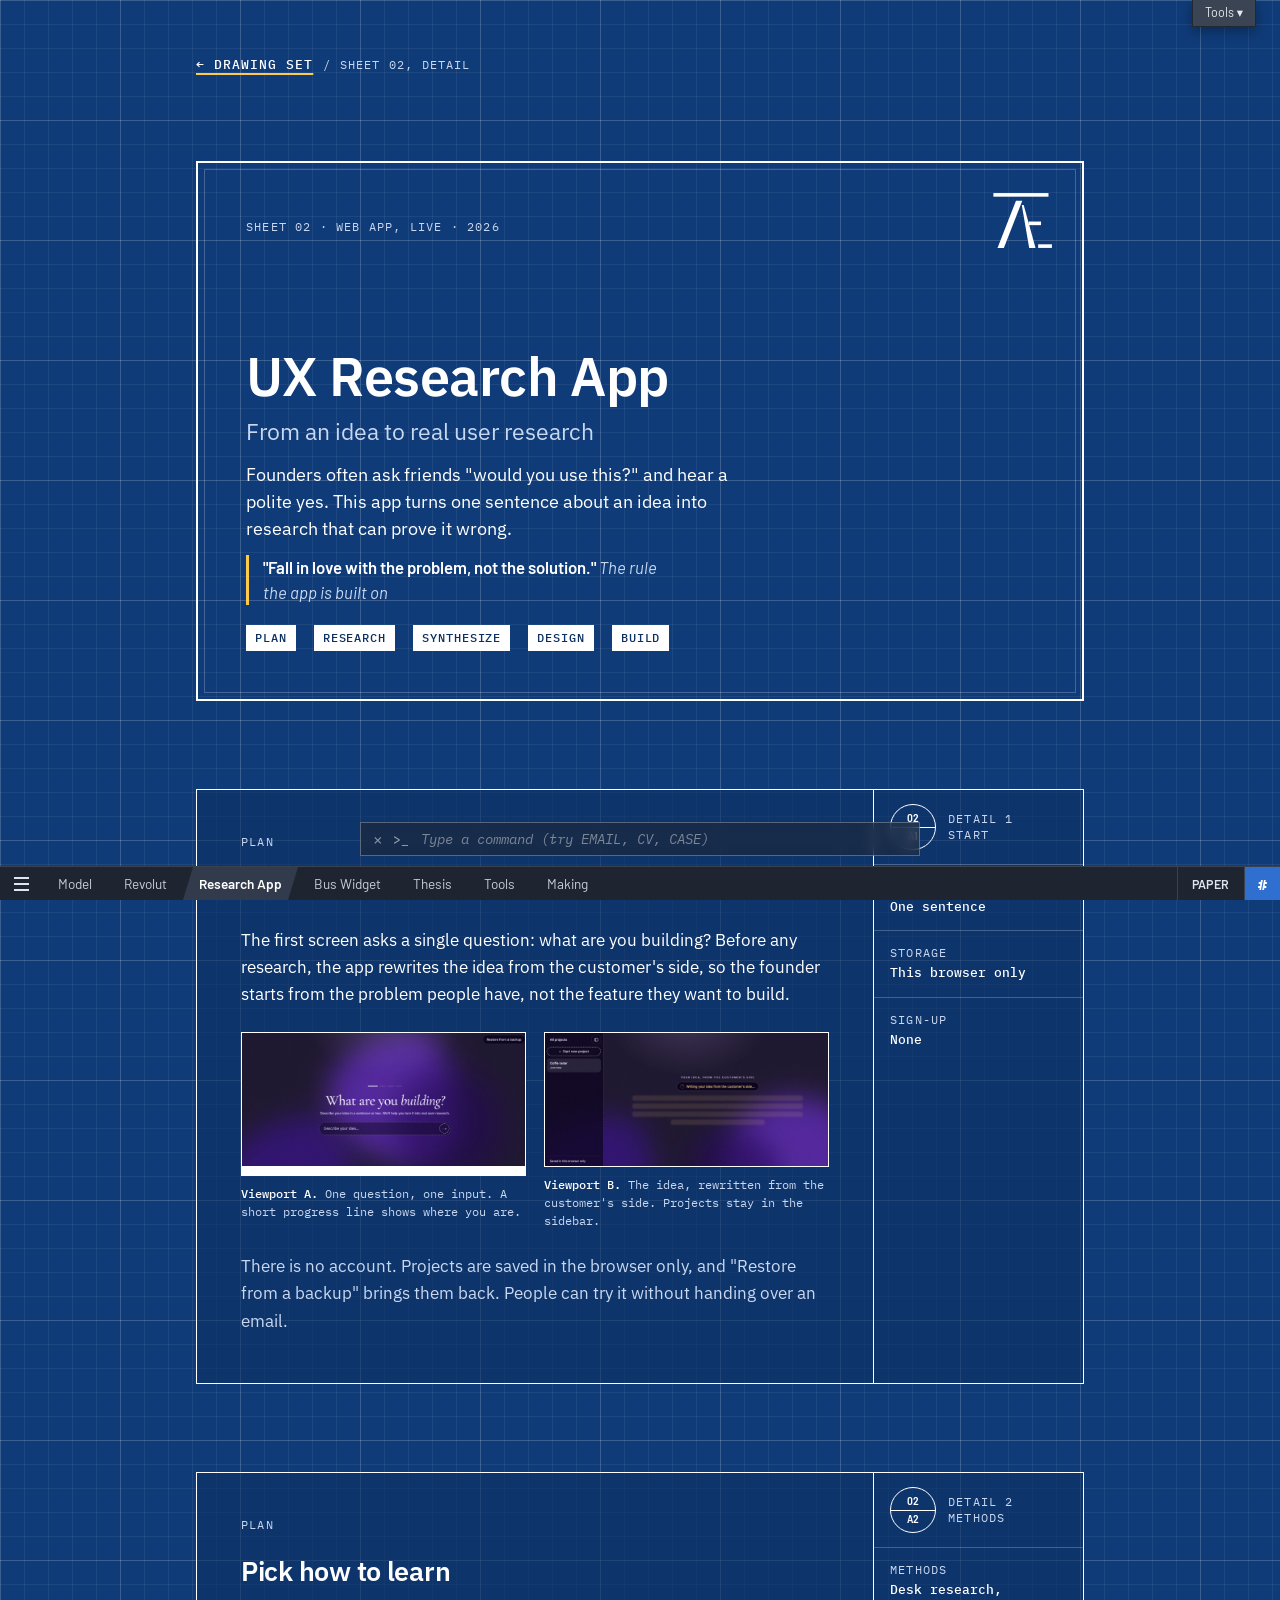
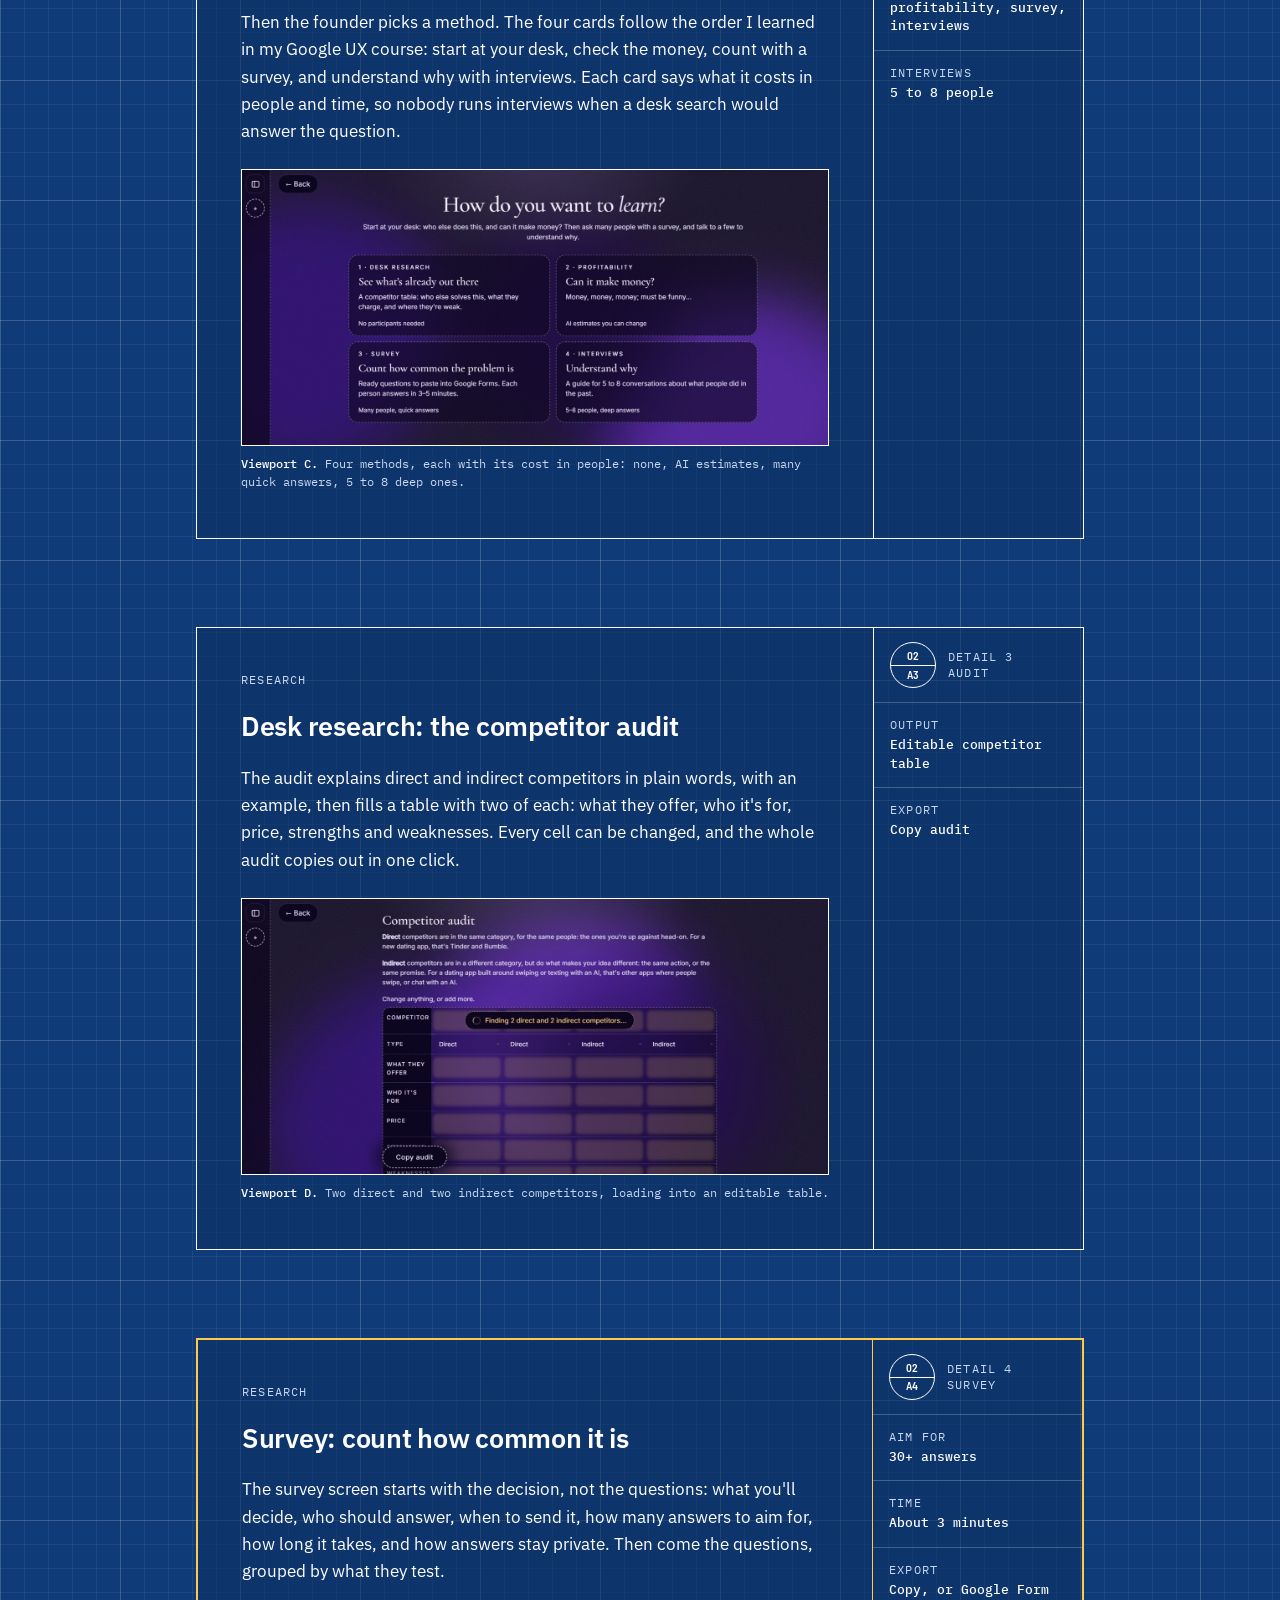
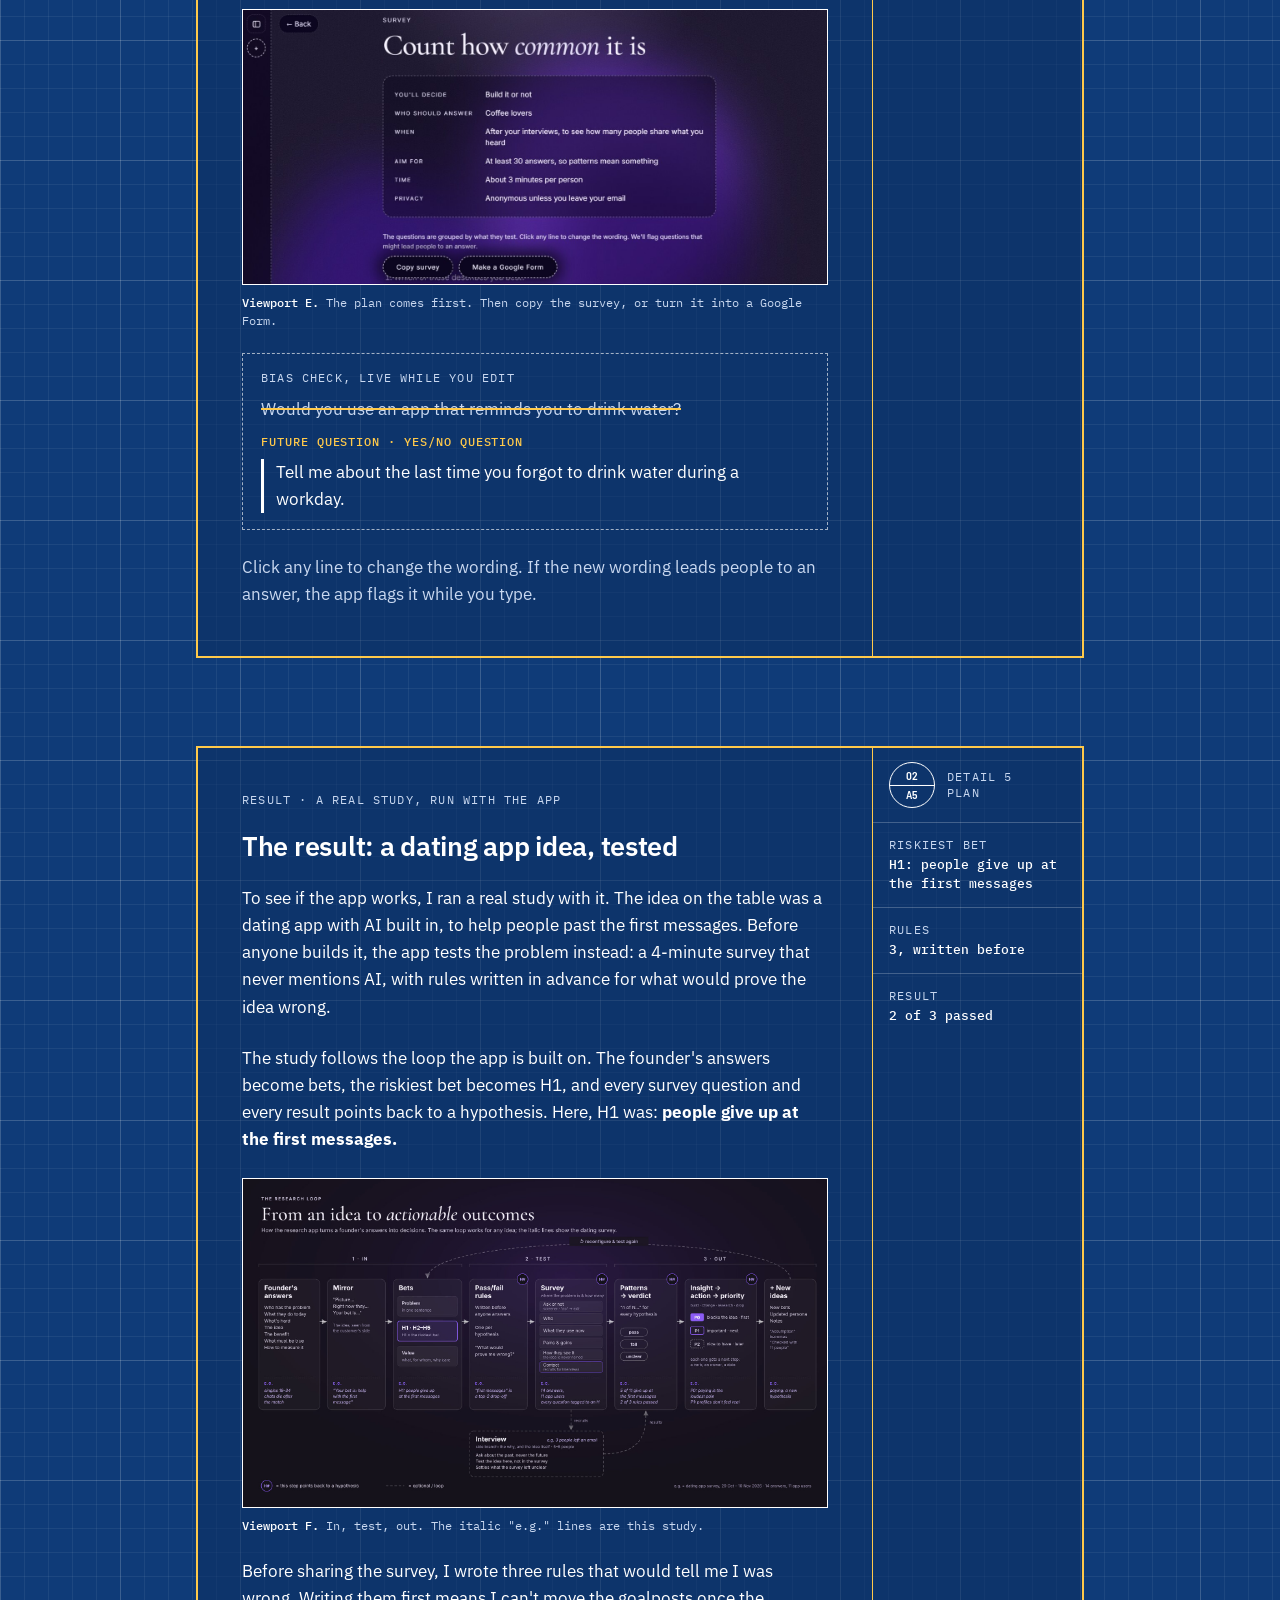
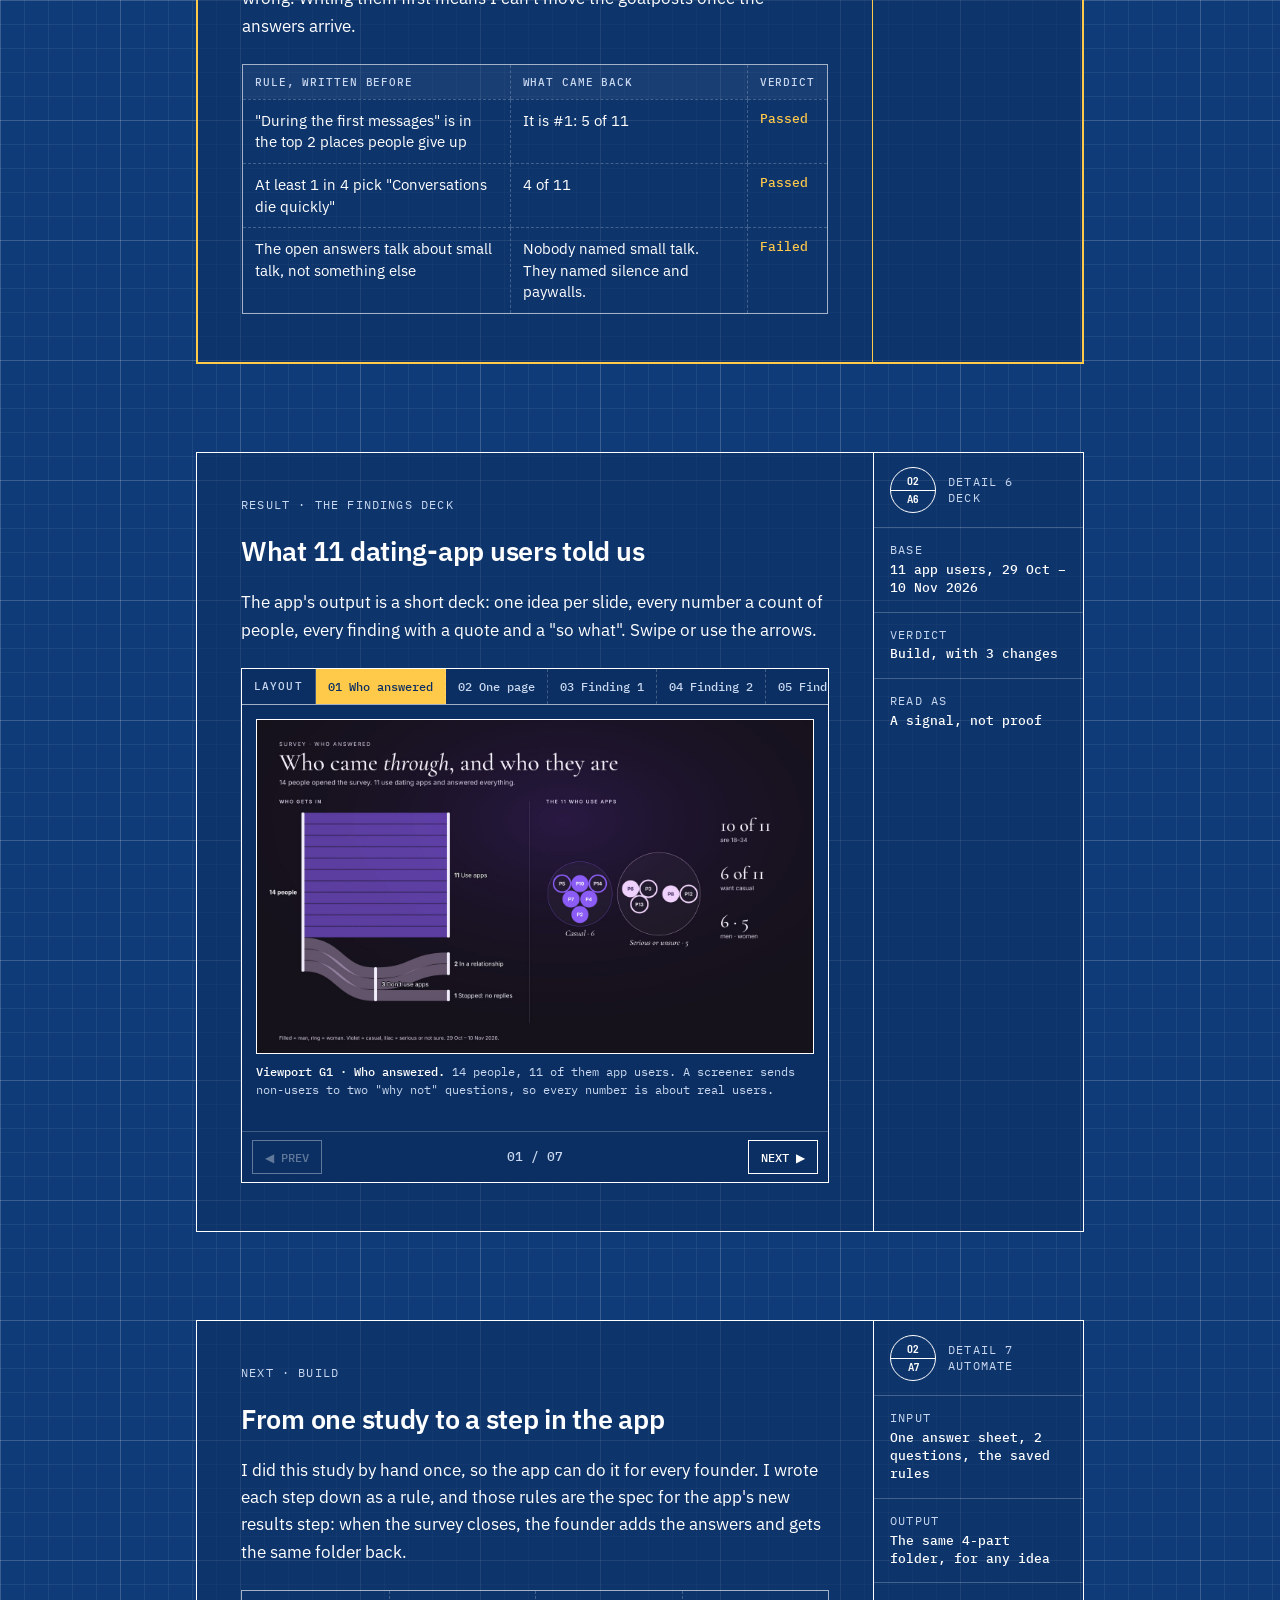
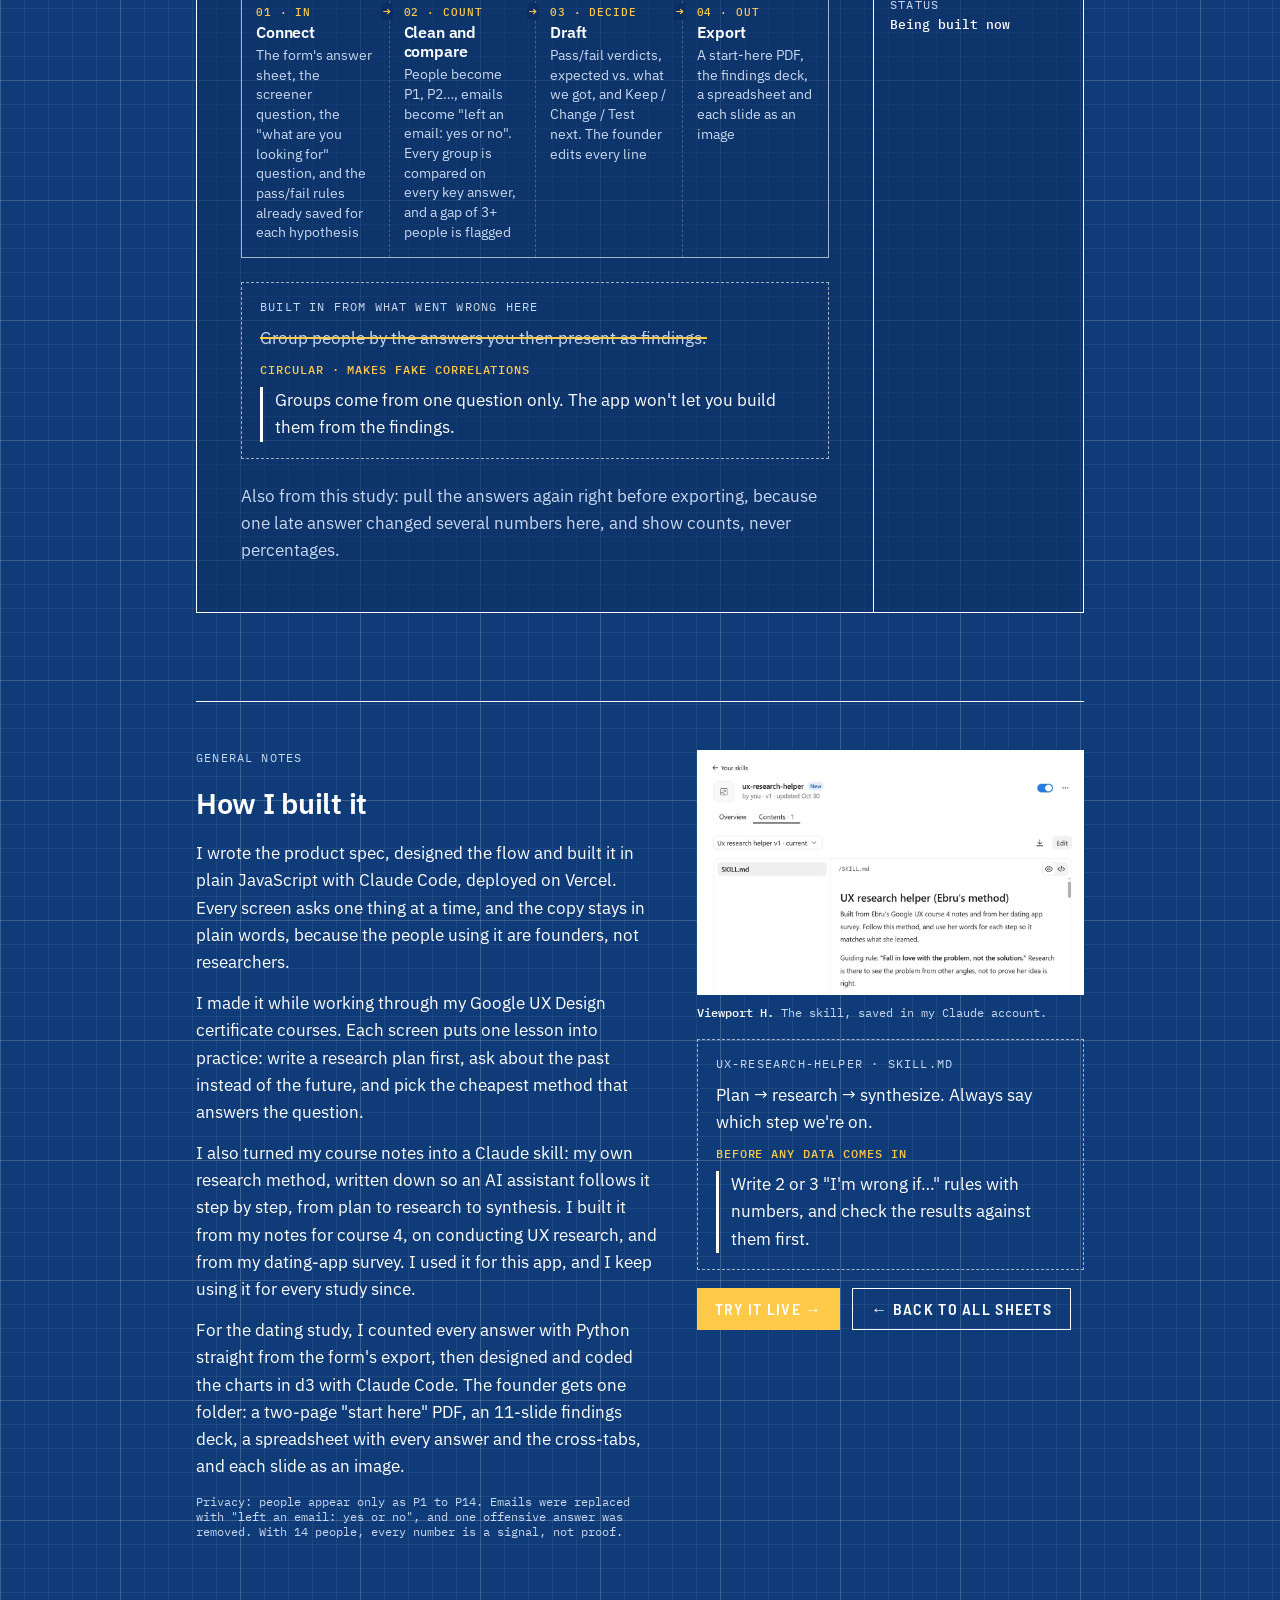
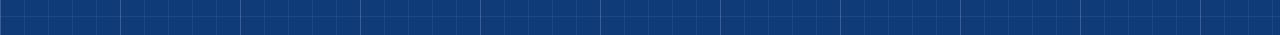
==== app.html @ 07dd2baf "Fold the findings slides into one deck carousel on the app page The five result sheets become one sh" ====
<!doctype html>
<html lang="en">
<head>
<meta charset="utf-8">
<meta name="viewport" content="width=device-width, initial-scale=1, viewport-fit=cover">
<meta name="description" content="UX Research App by Ebru Timinci: a web app that turns a founder's idea into unbiased research, designed and coded, with a real dating app study as its result.">
<link rel="icon" href="favicon.ico?v=22" sizes="48x48">
<link rel="icon" href="favicon.svg?v=22" type="image/svg+xml">
<link rel="icon" href="favicon-32.png?v=22" sizes="32x32" type="image/png">
<link rel="apple-touch-icon" href="apple-touch-icon.png">
<title>UX Research App</title>
<meta property="og:type" content="website">
<meta property="og:site_name" content="Ebru Timinci">
<meta property="og:title" content="UX Research App">
<meta property="og:description" content="UX Research App by Ebru Timinci: a web app that turns a founder's idea into unbiased research, designed and coded, with a real dating app study as its result.">
<meta property="og:url" content="https://ebrutiminci.com/app.html">
<meta property="og:image" content="https://ebrutiminci.com/img/og-app.jpg">
<meta property="og:image:width" content="1200">
<meta property="og:image:height" content="630">
<meta name="twitter:card" content="summary_large_image">
<link rel="canonical" href="https://ebrutiminci.com/app.html">
<meta name="space" content="app">
<link rel="preconnect" href="https://fonts.googleapis.com">
<link rel="stylesheet" href="https://fonts.googleapis.com/css2?family=Barlow+Semi+Condensed:wght@500;600;700&family=Barlow:ital,wght@0,400;0,500;0,600;1,400&family=IBM+Plex+Mono:wght@400;500&family=IBM+Plex+Sans:ital,wght@0,400;0,500;0,600;1,400&display=swap">
<link rel="stylesheet" href="blueprint.css?v=25">
<style>html,body{margin:0}*{box-sizing:border-box}img{max-width:100%}</style>
  <!-- Vercel Web Analytics: counts visits, no cookies -->
  <script>window.va = window.va || function () { (window.vaq = window.vaq || []).push(arguments); };</script>
  <script defer src="/_vercel/insights/script.js"></script>
</head>
<body>
<main class="wrap">
  <nav class="crumb" aria-label="Back"><a href="index.html">← Drawing set</a><span class="ann">/ Sheet 02, detail</span></nav>

  <header class="cover hero">
    <img class="northarrow mark" src="img/mark-white.svg?v=22" alt="ET monogram" width="360" height="340">
    <p class="ann">Sheet 02 · Web app, live · 2026</p>
    <div class="cover-main">
      <h1>UX Research App<small>From an idea to real user research</small></h1>
      <p class="lede">Founders often ask friends "would you use this?" and hear a polite yes. This app turns one sentence about an idea into research that can prove it wrong.</p>
      <p class="motto"><b>"Fall in love with the problem, not the solution."</b> The rule the app is built on</p>
      <div class="legend"><span class="tag on">Plan</span><span class="tag on">Research</span><span class="tag on">Synthesize</span><span class="tag on">Design</span><span class="tag on">Build</span></div>
    </div>
  </header>

  <article class="sheet" aria-labelledby="a1">
    <div class="sheet-body">
      <p class="ann">Plan</p>
      <h2 id="a1">Start with one sentence</h2>
      <p>The first screen asks a single question: what are you building? Before any research, the app rewrites the idea from the customer's side, so the founder starts from the problem people have, not the feature they want to build.</p>
      <div class="plates">
      <figure>
        <div class="vp"><img src="img/app-start.jpg" alt="The start screen: the title What are you building? above a single input that says Describe your idea" width="1400" height="657" loading="lazy"></div>
        <figcaption><b>Viewport A.</b> One question, one input. A short progress line shows where you are.</figcaption>
      </figure>
      <figure>
        <div class="vp"><img src="img/app-projects.jpg" alt="The app writing the idea from the customer's side, with a sidebar listing saved projects" width="1400" height="657" loading="lazy"></div>
        <figcaption><b>Viewport B.</b> The idea, rewritten from the customer's side. Projects stay in the sidebar.</figcaption>
      </figure>
      </div>
      <p class="sub">There is no account. Projects are saved in the browser only, and "Restore from a backup" brings them back. People can try it without handing over an email.</p>
    </div>
    <aside class="titleblock" aria-label="Sheet details">
      <div class="no"><span class="bubble"><span class="t">02</span><span class="b">A1</span></span><span class="ann">Detail 1<br>Start</span></div>
      <div><span class="ann">Input</span><b>One sentence</b></div>
      <div><span class="ann">Storage</span><b>This browser only</b></div>
      <div><span class="ann">Sign-up</span><b>None</b></div>
    </aside>
  </article>

  <article class="sheet" aria-labelledby="a2">
    <div class="sheet-body">
      <p class="ann">Plan</p>
      <h2 id="a2">Pick how to learn</h2>
      <p>Then the founder picks a method. The four cards follow the order I learned in my Google UX course: start at your desk, check the money, count with a survey, and understand why with interviews. Each card says what it costs in people and time, so nobody runs interviews when a desk search would answer the question.</p>
      <figure>
        <div class="vp"><img src="img/app-methods.jpg" alt="Four method cards: desk research, profitability, survey and interviews, each with a one-line goal and how many people it needs" width="1400" height="657" loading="lazy"></div>
        <figcaption><b>Viewport C.</b> Four methods, each with its cost in people: none, AI estimates, many quick answers, 5 to 8 deep ones.</figcaption>
      </figure>
    </div>
    <aside class="titleblock" aria-label="Sheet details">
      <div class="no"><span class="bubble"><span class="t">02</span><span class="b">A2</span></span><span class="ann">Detail 2<br>Methods</span></div>
      <div><span class="ann">Methods</span><b>Desk research, profitability, survey, interviews</b></div>
      <div><span class="ann">Interviews</span><b>5 to 8 people</b></div>
    </aside>
  </article>

  <article class="sheet" aria-labelledby="a3">
    <div class="sheet-body">
      <p class="ann">Research</p>
      <h2 id="a3">Desk research: the competitor audit</h2>
      <p>The audit explains direct and indirect competitors in plain words, with an example, then fills a table with two of each: what they offer, who it's for, price, strengths and weaknesses. Every cell can be changed, and the whole audit copies out in one click.</p>
      <figure>
        <div class="vp"><img src="img/app-audit.jpg" alt="The competitor audit screen: a short explanation of direct and indirect competitors above a table that is loading two of each" width="1400" height="657" loading="lazy"></div>
        <figcaption><b>Viewport D.</b> Two direct and two indirect competitors, loading into an editable table.</figcaption>
      </figure>
    </div>
    <aside class="titleblock" aria-label="Sheet details">
      <div class="no"><span class="bubble"><span class="t">02</span><span class="b">A3</span></span><span class="ann">Detail 3<br>Audit</span></div>
      <div><span class="ann">Output</span><b>Editable competitor table</b></div>
      <div><span class="ann">Export</span><b>Copy audit</b></div>
    </aside>
  </article>

  <article class="sheet featured" aria-labelledby="a4">
    <div class="sheet-body">
      <p class="ann">Research</p>
      <h2 id="a4">Survey: count how common it is</h2>
      <p>The survey screen starts with the decision, not the questions: what you'll decide, who should answer, when to send it, how many answers to aim for, how long it takes, and how answers stay private. Then come the questions, grouped by what they test.</p>
      <figure>
        <div class="vp"><img src="img/app-survey.jpg" alt="The survey plan: you'll decide build it or not, who should answer, when, aim for at least 30 answers, about 3 minutes per person, anonymous unless you leave your email" width="1400" height="657" loading="lazy"></div>
        <figcaption><b>Viewport E.</b> The plan comes first. Then copy the survey, or turn it into a Google Form.</figcaption>
      </figure>
      <div class="check" aria-label="Example of the live bias check">
        <p class="ann">Bias check, live while you edit</p>
        <p class="q"><s>Would you use an app that reminds you to drink water?</s></p>
        <p class="flag">Future question · yes/no question</p>
        <p class="q fix">Tell me about the last time you forgot to drink water during a workday.</p>
      </div>
      <p class="sub">Click any line to change the wording. If the new wording leads people to an answer, the app flags it while you type.</p>
    </div>
    <aside class="titleblock" aria-label="Sheet details">
      <div class="no"><span class="bubble"><span class="t">02</span><span class="b">A4</span></span><span class="ann">Detail 4<br>Survey</span></div>
      <div><span class="ann">Aim for</span><b>30+ answers</b></div>
      <div><span class="ann">Time</span><b>About 3 minutes</b></div>
      <div><span class="ann">Export</span><b>Copy, or Google Form</b></div>
    </aside>
  </article>

  <article class="sheet featured" id="result" aria-labelledby="r1">
    <div class="sheet-body">
      <p class="ann">Result · a real study, run with the app</p>
      <h2 id="r1">The result: a dating app idea, tested</h2>
      <p>To see if the app works, I ran a real study with it. The idea on the table was a dating app with AI built in, to help people past the first messages. Before anyone builds it, the app tests the problem instead: a 4-minute survey that never mentions AI, with rules written in advance for what would prove the idea wrong.</p>
      <p>The study follows the loop the app is built on. The founder's answers become bets, the riskiest bet becomes H1, and every survey question and every result points back to a hypothesis. Here, H1 was: <b>people give up at the first messages.</b></p>
      <figure>
        <div class="vp"><img src="img/dating-loop.jpg" alt="The research loop in three parts. In: founder's answers, a mirror of the idea from the customer's side, and the bets. Test: pass/fail rules and the survey. Out: patterns and a verdict, insight to action with P0 to P2 priority, and new ideas. Italic lines show the dating survey as the example." width="1800" height="1013" loading="lazy"></div>
        <figcaption><b>Viewport F.</b> In, test, out. The italic "e.g." lines are this study.</figcaption>
      </figure>
      <p>Before sharing the survey, I wrote three rules that would tell me I was wrong. Writing them first means I can't move the goalposts once the answers arrive.</p>
      <div class="sched-wrap"><table class="sched">
        <thead><tr><th scope="col">Rule, written before</th><th scope="col">What came back</th><th scope="col">Verdict</th></tr></thead>
        <tbody>
          <tr><td>"During the first messages" is in the top 2 places people give up</td><td>It is #1: 5 of 11</td><td class="k">Passed</td></tr>
          <tr><td>At least 1 in 4 pick "Conversations die quickly"</td><td>4 of 11</td><td class="k">Passed</td></tr>
          <tr><td>The open answers talk about small talk, not something else</td><td>Nobody named small talk. They named silence and paywalls.</td><td class="k">Failed</td></tr>
        </tbody>
      </table></div>
    </div>
    <aside class="titleblock" aria-label="Sheet details">
      <div class="no"><span class="bubble"><span class="t">02</span><span class="b">A5</span></span><span class="ann">Detail 5<br>Plan</span></div>
      <div><span class="ann">Riskiest bet</span><b>H1: people give up at the first messages</b></div>
      <div><span class="ann">Rules</span><b>3, written before</b></div>
      <div><span class="ann">Result</span><b>2 of 3 passed</b></div>
    </aside>
  </article>

  <article class="sheet" aria-labelledby="r2">
    <div class="sheet-body">
      <p class="ann">Result · the findings deck</p>
      <h2 id="r2">What 11 dating-app users told us</h2>
      <p>The app's output is a short deck: one idea per slide, every number a count of people, every finding with a quote and a "so what". Swipe or use the arrows.</p>
      <div class="deck" data-deck>
        <div class="dk-bar">
          <span class="dk-label">LAYOUT</span>
          <div class="dk-tabs" role="group" aria-label="Slides"><button type="button" class="dk-tab on" data-i="0" aria-label="Slide 1: Who answered" aria-current="true">01<span class="dk-tl">&nbsp;Who answered</span></button><button type="button" class="dk-tab" data-i="1" aria-label="Slide 2: One page">02<span class="dk-tl">&nbsp;One page</span></button><button type="button" class="dk-tab" data-i="2" aria-label="Slide 3: Finding 1">03<span class="dk-tl">&nbsp;Finding 1</span></button><button type="button" class="dk-tab" data-i="3" aria-label="Slide 4: Finding 2">04<span class="dk-tl">&nbsp;Finding 2</span></button><button type="button" class="dk-tab" data-i="4" aria-label="Slide 5: Finding 3">05<span class="dk-tl">&nbsp;Finding 3</span></button><button type="button" class="dk-tab" data-i="5" aria-label="Slide 6: Expected">06<span class="dk-tl">&nbsp;Expected</span></button><button type="button" class="dk-tab" data-i="6" aria-label="Slide 7: Decision">07<span class="dk-tl">&nbsp;Decision</span></button></div>
        </div>
        <div class="dk-track" tabindex="0" aria-label="Findings deck, 7 slides">
          <figure class="dk-slide" id="dk1" aria-label="Slide 1 of 7">
            <div class="vp"><img src="img/dating-who.jpg" alt="Who answered: 14 people opened the survey, 11 use dating apps. The 11 split into 6 casual and 5 serious or not sure, 6 men and 5 women." width="1500" height="900" loading="lazy"></div>
            <figcaption><b>Viewport G1 · Who answered.</b> 14 people, 11 of them app users. A screener sends non-users to two "why not" questions, so every number is about real users.</figcaption>
          </figure>
          <figure class="dk-slide" id="dk2" aria-label="Slide 2 of 7">
            <div class="vp"><img src="img/dating-onepage.jpg" alt="The whole survey on one page: a radial chart with one spoke per person, a network of shared frustrations, and a flow from what people want to where they give up." width="1800" height="1174" loading="lazy"></div>
            <figcaption><b>Viewport G2 · Everything on one page.</b> Each spoke is a person, each ring an answer. With 11 people, charts count people, never percentages.</figcaption>
          </figure>
          <figure class="dk-slide" id="dk3" aria-label="Slide 3 of 7">
            <div class="vp"><img src="img/dating-f1.jpg" alt="Finding 1: 5 of 11 give up during the first messages, shown as one dot per person, with a quote from P6 asking for a conversation starter." width="1500" height="900" loading="lazy"></div>
            <figcaption><b>Viewport G3 · Finding 1.</b> 5 of 11 give up at the first messages: the #1 drop-off, and exactly where the AI would come in.</figcaption>
          </figure>
          <figure class="dk-slide" id="dk4" aria-label="Slide 4 of 7">
            <div class="vp"><img src="img/dating-f2.jpg" alt="Finding 2: 5 of 6 casual users picked having to pay to see more, against 1 of 5 others." width="1500" height="900" loading="lazy"></div>
            <figcaption><b>Viewport G4 · Finding 2.</b> 5 of 6 casual users hit the paywall. A paid AI add-on would land on the people already angry about paying.</figcaption>
          </figure>
          <figure class="dk-slide" id="dk5" aria-label="Slide 5 of 7">
            <div class="vp"><img src="img/dating-f3.jpg" alt="Finding 3: 5 of 6 men wait for replies that never come, and 0 of 5 women picked it." width="1500" height="900" loading="lazy"></div>
            <figcaption><b>Viewport G5 · Finding 3.</b> Silence is a men's problem: 5 of 6 men, 0 of 5 women. A better opener helps the sender, but the reply depends on the receiver.</figcaption>
          </figure>
          <figure class="dk-slide" id="dk6" aria-label="Slide 6 of 7">
            <div class="vp"><img src="img/dating-didnt.jpg" alt="We bet on it and it didn't hold: nobody named small talk, a better opener doesn't get a reply, and no woman left an email for an interview." width="1500" height="900" loading="lazy"></div>
            <figcaption><b>Viewport G6 · Expected vs. what we got.</b> Right about where people quit, wrong about why: 0 of 11 named small talk.</figcaption>
          </figure>
          <figure class="dk-slide" id="dk7" aria-label="Slide 7 of 7">
            <div class="vp"><img src="img/dating-next.jpg" alt="So what do we do: Keep, Change and Test next columns of cards." width="1500" height="900" loading="lazy"></div>
            <figcaption><b>Viewport G7 · The decision.</b> Build it, but change three things: keep the AI free, sell "get past hello", and help both sides reply. Then test in interviews.</figcaption>
          </figure>
        </div>
        <div class="dk-nav">
          <button type="button" class="dk-btn dk-prev" aria-label="Previous slide">◀ PREV</button>
          <span class="dk-count" aria-live="polite">01 / 07</span>
          <button type="button" class="dk-btn dk-next" aria-label="Next slide">NEXT ▶</button>
        </div>
      </div>
    </div>
    <aside class="titleblock" aria-label="Sheet details">
      <div class="no"><span class="bubble"><span class="t">02</span><span class="b">A6</span></span><span class="ann">Detail 6<br>Deck</span></div>
      <div><span class="ann">Base</span><b>11 app users, 29 Oct – 10 Nov 2026</b></div>
      <div><span class="ann">Verdict</span><b>Build, with 3 changes</b></div>
      <div><span class="ann">Read as</span><b>A signal, not proof</b></div>
    </aside>
  </article>

  <article class="sheet" id="automate" aria-labelledby="r7">
    <div class="sheet-body">
      <p class="ann">Next · Build</p>
      <h2 id="r7">From one study to a step in the app</h2>
      <p>I did this study by hand once, so the app can do it for every founder. I wrote each step down as a rule, and those rules are the spec for the app's new results step: when the survey closes, the founder adds the answers and gets the same folder back.</p>
      <ol class="pipeline" aria-label="How the results step works">
        <li><span class="k">01 · In</span><b>Connect</b><span>The form's answer sheet, the screener question, the "what are you looking for" question, and the pass/fail rules already saved for each hypothesis</span></li>
        <li><span class="k">02 · Count</span><b>Clean and compare</b><span>People become P1, P2…, emails become "left an email: yes or no". Every group is compared on every key answer, and a gap of 3+ people is flagged</span></li>
        <li><span class="k">03 · Decide</span><b>Draft</b><span>Pass/fail verdicts, expected vs. what we got, and Keep / Change / Test next. The founder edits every line</span></li>
        <li><span class="k">04 · Out</span><b>Export</b><span>A start-here PDF, the findings deck, a spreadsheet and each slide as an image</span></li>
      </ol>
      <div class="check" aria-label="A rule the app enforces">
        <p class="ann">Built in from what went wrong here</p>
        <p class="q"><s>Group people by the answers you then present as findings.</s></p>
        <p class="flag">Circular · makes fake correlations</p>
        <p class="q fix">Groups come from one question only. The app won't let you build them from the findings.</p>
      </div>
      <p class="sub">Also from this study: pull the answers again right before exporting, because one late answer changed several numbers here, and show counts, never percentages.</p>
    </div>
    <aside class="titleblock" aria-label="Sheet details">
      <div class="no"><span class="bubble"><span class="t">02</span><span class="b">A7</span></span><span class="ann">Detail 7<br>Automate</span></div>
      <div><span class="ann">Input</span><b>One answer sheet, 2 questions, the saved rules</b></div>
      <div><span class="ann">Output</span><b>The same 4-part folder, for any idea</b></div>
      <div><span class="ann">Status</span><b>Being built now</b></div>
    </aside>
  </article>

  <section class="about" aria-labelledby="learn">
    <div style="display:grid;gap:14px">
      <p class="ann">General notes</p>
      <h2 id="learn">How I built it</h2>
      <p>I wrote the product spec, designed the flow and built it in plain JavaScript with Claude Code, deployed on Vercel. Every screen asks one thing at a time, and the copy stays in plain words, because the people using it are founders, not researchers.</p>
      <p>I made it while working through my Google UX Design certificate courses. Each screen puts one lesson into practice: write a research plan first, ask about the past instead of the future, and pick the cheapest method that answers the question.</p>
      <p>I also turned my course notes into a Claude skill: my own research method, written down so an AI assistant follows it step by step, from plan to research to synthesis. I built it from my notes for course 4, on conducting UX research, and from my dating-app survey. I used it for this app, and I keep using it for every study since.</p>
      <p>For the dating study, I counted every answer with Python straight from the form's export, then designed and coded the charts in d3 with Claude Code. The founder gets one folder: a two-page "start here" PDF, an 11-slide findings deck, a spreadsheet with every answer and the cross-tabs, and each slide as an image.</p>
      <p class="note">Privacy: people appear only as P1 to P14. Emails were replaced with "left an email: yes or no", and one offensive answer was removed. With 14 people, every number is a signal, not proof.</p>
    </div>
    <div style="display:grid;gap:18px;align-content:start">
      <figure>
        <div class="vp"><img src="img/app-skill.jpg" alt="My ux-research-helper skill in Claude: UX research helper, Ebru's method, built from my Google UX course 4 notes and my dating app survey, with the rule Fall in love with the problem, not the solution" width="1204" height="758" loading="lazy"></div>
        <figcaption><b>Viewport H.</b> The skill, saved in my Claude account.</figcaption>
      </figure>
      <div class="check" aria-label="Excerpt from my research skill">
        <p class="ann">ux-research-helper · SKILL.md</p>
        <p class="q">Plan → research → synthesize. Always say which step we're on.</p>
        <p class="flag">Before any data comes in</p>
        <p class="q fix">Write 2 or 3 "I'm wrong if…" rules with numbers, and check the results against them first.</p>
      </div>
      <div style="display:flex;flex-wrap:wrap;gap:12px">
      <a class="cta" href="https://ux-research-app-one.vercel.app" target="_blank" rel="noopener">Try it live →</a>
      <a class="cta ghost" href="index.html">← Back to all sheets</a>
      </div>
    </div>
  </section>
</main>
<footer class="cmd" aria-label="Contact">
  <div class="cmd-in">
    <span class="prev">Command: OPEN Sheet_02_detail</span>
    <div class="now"><span class="prompt">Command:</span>
      <button type="button" class="cmdbtn" data-copy="ebru.timinci@gmail.com">COPY_EMAIL</button>
      <a class="cmdbtn" href="Ebru-Timinci-CV.pdf?v=20261116" target="_blank" rel="noopener">OPEN_CV</a>
      <a class="cmdbtn" href="https://www.linkedin.com/in/ebru-timinci/" target="_blank" rel="noopener">LINKEDIN</a>
      <a class="cmdbtn" href="https://github.com/ebrutiminci" target="_blank" rel="noopener">GITHUB</a>
      <a class="cmdbtn" href="https://x.com/ebrutiminci" target="_blank" rel="noopener">X</a><span class="caret" aria-hidden="true"></span>
    </div>
    <span class="out" aria-live="polite">ebru.timinci@gmail.com · Ljubljana, moving to İzmir, Turkey</span>
  </div>
</footer>
<script src="blueprint.js?v=26"></script>
<script src="tools.js?v=23"></script>
</body>
</html>
---- blueprint.css ----
/* Layout: a blueprint drawing set on a CAD grid. 60-30-10: blueprint blue ground, white linework and text, one amber redline accent for what matters most. Each project is a sheet in a layout viewport with a title block. Single deliberate theme. */
:root {
  --ground: #0f3b78;
  --ground-deep: #0b2f62;
  --line: #ffffff;
  --line-soft: rgba(255,255,255,0.62);
  --line-faint: rgba(255,255,255,0.22);
  --grid-minor: rgba(255,255,255,0.06);
  --grid-major: rgba(255,255,255,0.13);
  --text: #ffffff;
  --text-soft: #c9d8f0;
  --mark: #ffc94a;
  --mark-ink: #0b2f62;
  --display: "Barlow Semi Condensed", "Arial Narrow", "Segoe UI", sans-serif;
  --body: "Barlow", "Segoe UI", system-ui, sans-serif;
  --mono: "IBM Plex Mono", ui-monospace, "Cascadia Mono", Menlo, monospace;
  color-scheme: dark;
}
html { background: var(--ground); }
body {
  background-color: var(--ground);
  background-image:
    linear-gradient(var(--grid-major) 1px, transparent 1px),
    linear-gradient(90deg, var(--grid-major) 1px, transparent 1px),
    linear-gradient(var(--grid-minor) 1px, transparent 1px),
    linear-gradient(90deg, var(--grid-minor) 1px, transparent 1px);
  background-size: 120px 120px, 120px 120px, 24px 24px, 24px 24px;
  color: var(--text);
  font: 400 1.0625rem/1.6 var(--body);
}
.wrap { max-width: 920px; margin: 0 auto; padding-left: max(16px, env(safe-area-inset-left, 0px)); padding-right: max(16px, env(safe-area-inset-right, 0px)); padding-block: 40px 0; display: grid; gap: 48px; }
a { color: var(--text); text-decoration-color: var(--mark); text-decoration-thickness: 2px; text-underline-offset: 4px; }
a:hover { color: var(--mark); }
a:focus-visible { outline: 2px dashed var(--mark); outline-offset: 4px; }
h1, h2, h3 { font-family: var(--display); font-weight: 600; text-wrap: balance; margin: 0; letter-spacing: 0.01em; }
p { margin: 0; max-width: 62ch; }
.ann { font: 400 0.74rem/1.35 var(--mono); text-transform: uppercase; letter-spacing: 0.1em; color: var(--text-soft); }

/* Drawing frame for the cover */
.cover { position: relative; border: 2px solid var(--line); padding: 36px 32px 32px; display: grid; gap: 20px; }
.cover::before { content: ""; position: absolute; inset: 6px; border: 1px solid var(--line-faint); pointer-events: none; }
.cover h1 { font-size: clamp(2.6rem, 7vw, 4.6rem); line-height: 0.98; text-transform: uppercase; letter-spacing: 0.02em; }
.cover h1 small { display: block; font-size: 0.42em; letter-spacing: 0.08em; color: var(--text-soft); font-weight: 500; margin-top: 10px; }
.cover .lede { font-size: 1.22rem; line-height: 1.5; max-width: 44ch; }
.motto { font: 400 italic 1.05rem/1.5 var(--body); border-left: 3px solid var(--mark); padding-left: 14px; color: var(--text-soft); max-width: 46ch; }
.motto b { font-style: normal; color: var(--text); font-weight: 600; }
.links { display: flex; flex-wrap: wrap; gap: 10px 26px; font-weight: 600; font-family: var(--display); font-size: 1.1rem; letter-spacing: 0.04em; text-transform: uppercase; }
.northarrow { position: absolute; top: 28px; right: 28px; width: 54px; height: 70px; }
.cover > .ann:first-of-type { padding-right: 64px; }
.scalebar { display: flex; align-items: flex-end; gap: 10px; }
.scalebar svg { width: 160px; height: 22px; }

/* Process legend */
.legend { display: flex; flex-wrap: wrap; gap: 8px 18px; align-items: center; }
.tag { font: 500 0.72rem/1 var(--mono); letter-spacing: 0.08em; text-transform: uppercase; border: 1px solid var(--line-soft); padding: 6px 8px; color: var(--text); }
.tag.on { background: var(--line); color: var(--ground-deep); border-color: var(--line); }

/* Sheet = layout viewport + title block */
.sheet { border: 1.5px solid var(--line); background: rgba(11,47,98,0.55); display: grid; grid-template-columns: minmax(0, 1fr) 210px; }
.sheet-body { padding: 30px; display: grid; gap: 18px; align-content: start; min-width: 0; }
.sheet h2 { font-size: clamp(1.8rem, 3.8vw, 2.5rem); line-height: 1.05; text-transform: uppercase; letter-spacing: 0.02em; }
.sheet .sub { color: var(--text-soft); }
.titleblock { border-left: 1.5px solid var(--line); display: grid; grid-auto-rows: min-content; font: 400 0.82rem/1.4 var(--mono); }
.titleblock > div { padding: 11px 14px; border-bottom: 1px solid var(--line-faint); display: grid; gap: 3px; }
.titleblock > div:last-child { border-bottom: 0; }
.titleblock b { font-weight: 500; color: var(--text); }
.titleblock .no { display: flex; align-items: center; gap: 12px; }
.bubble { width: 46px; height: 46px; border: 1.5px solid var(--line); border-radius: 50%; display: grid; place-items: center; font: 600 1.15rem/1 var(--display); position: relative; }
.bubble::after { content: ""; position: absolute; left: 0; right: 0; top: 50%; border-top: 1px solid var(--line); }
.bubble span { position: absolute; font-size: 0.72rem; }
.bubble .t { top: 7px; } .bubble .b { bottom: 7px; }
.cta { display: inline-flex; align-items: center; gap: 10px; font: 600 1rem/1 var(--display); letter-spacing: 0.08em; text-transform: uppercase; background: var(--mark); color: var(--mark-ink); padding: 12px 18px; text-decoration: none; justify-self: start; border: 0; }
.cta:hover { color: var(--mark-ink); background: #ffd76e; }
.cta.ghost { background: transparent; color: var(--text); border: 1.5px solid var(--line); }
.cta.ghost:hover { background: var(--line); color: var(--ground-deep); }

/* Featured sheet: the redline */
.featured { border: 2px solid var(--mark); }
.featured .titleblock { border-left-color: var(--mark); }
.dim { display: grid; gap: 6px; }
.dim svg { width: 100%; height: 18px; display: block; }
.stat { display: flex; align-items: baseline; gap: 16px; flex-wrap: wrap; }
.stat strong { font: 700 3.6rem/0.95 var(--display); color: var(--mark); font-variant-numeric: tabular-nums; }
.stat span { max-width: 34ch; }
.moments { list-style: none; margin: 0; padding: 0; display: grid; grid-template-columns: repeat(5, minmax(0, 1fr)); border: 1px solid var(--line-soft); }
.moments li { padding: 12px; display: grid; gap: 4px; align-content: start; min-width: 0; }
.moments li + li { border-left: 1px dashed var(--line-faint); }
.moments .k { font: 500 0.7rem var(--mono); color: var(--mark); letter-spacing: 0.08em; }
.moments b { font: 600 1.05rem/1.2 var(--display); letter-spacing: 0.03em; text-transform: uppercase; }
.moments span { font-size: 0.88rem; color: var(--text-soft); line-height: 1.4; }
.note { font: 400 0.76rem var(--mono); color: var(--text-soft); }

/* Bias check demo */
.check { border: 1px dashed var(--line-soft); padding: 16px 18px; display: grid; gap: 10px; }
.q s { text-decoration-color: var(--mark); text-decoration-thickness: 2px; color: var(--text-soft); }
.flag { font: 500 0.74rem var(--mono); text-transform: uppercase; letter-spacing: 0.08em; color: var(--mark); }
.fix { border-left: 3px solid var(--line); padding-left: 12px; }

/* Viewports for images */
.plates { display: grid; grid-template-columns: repeat(2, minmax(0, 1fr)); gap: 18px; }
figure { margin: 0; display: grid; gap: 8px; min-width: 0; }
.vp { border: 1.5px solid var(--line); padding: 6px; background: rgba(255,255,255,0.04); }
figure img { width: 100%; height: auto; display: block; background: #fff; }
figcaption { font: 400 0.78rem/1.45 var(--mono); color: var(--text-soft); }
figcaption b { color: var(--text); font-weight: 500; }

/* About */
.about { display: grid; grid-template-columns: minmax(0, 1.2fr) minmax(0, 1fr); gap: 36px; border-top: 1.5px solid var(--line); padding-top: 32px; }
.about h2 { font-size: 1.8rem; text-transform: uppercase; }
.about ul { margin: 0; padding: 0; list-style: none; display: grid; gap: 8px; }
.about li { display: grid; grid-template-columns: 92px minmax(0, 1fr); gap: 10px; }
.about li .ann { padding-top: 4px; }

/* CAD command line footer */
.cmd { margin-top: 8px; border-top: 1.5px solid var(--line); background: var(--ground-deep); font: 400 0.9rem/1.5 var(--mono); padding-block: 14px 18px; padding-left: max(16px, env(safe-area-inset-left, 0px)); padding-right: max(16px, env(safe-area-inset-right, 0px)); }
.cmd-in { max-width: 1060px; margin: 0 auto; display: grid; gap: 2px; }
.cmd .prev { color: var(--text-soft); }
.cmd .now { color: var(--text); overflow-wrap: anywhere; }
.cmd .mail { user-select: all; color: var(--mark); }
.caret { display: inline-block; width: 0.6em; height: 1.05em; background: var(--text); vertical-align: -0.18em; margin-left: 4px; }
@media (prefers-reduced-motion: no-preference) {
  .caret { animation: blink 1.1s steps(1) infinite; }
  @keyframes blink { 50% { opacity: 0; } }
  .cta { transition: background .15s, color .15s; }
}

@media (max-width: 780px) {
  .sheet { grid-template-columns: 1fr; }
  .titleblock { order: -1; border-left: 0; border-bottom: 1.5px solid var(--line); grid-template-columns: repeat(2, minmax(0, 1fr)); }
  .featured .titleblock { border-bottom-color: var(--mark); }
  .titleblock > div:nth-child(odd) { border-right: 1px solid var(--line-faint); }
  .sheet-body { padding: 22px 18px; }
  .moments { grid-template-columns: 1fr; }
  .moments li + li { border-left: 0; border-top: 1px dashed var(--line-faint); }
  .plates, .about { grid-template-columns: 1fr; }
  .cover { padding: 28px 20px 24px; }
  .northarrow { width: 38px; height: 50px; top: 18px; right: 18px; }
}

/* Thesis page additions */
.crumb { display:flex; gap:10px; align-items:center; font: 500 0.8rem var(--mono); letter-spacing:0.08em; text-transform:uppercase; }
.findings { list-style:none; margin:0; padding:0; display:grid; grid-template-columns: repeat(3, minmax(0,1fr)); border:1px solid var(--line-soft); }
.findings li { padding:16px; display:grid; gap:6px; align-content:start; min-width:0; }
.findings li + li { border-left:1px dashed var(--line-faint); }
.findings strong { font: 700 2.4rem/1 var(--display); color: var(--mark); font-variant-numeric: tabular-nums; }
.findings span { font-size:0.92rem; color: var(--text-soft); }
.plates.one { grid-template-columns: 1fr; }
.plates.three { grid-template-columns: repeat(3, minmax(0,1fr)); }
.steps { margin:0; padding-left:1.3em; display:grid; gap:8px; max-width:62ch; }
@media (max-width: 780px) {
  .findings, .plates.three { grid-template-columns: 1fr; }
  .findings li + li { border-left:0; border-top:1px dashed var(--line-faint); }
}

/* Motion: CAD crosshair, linework that draws itself, grips on hover */
.sheet, .cover { position: relative; }
.trace { position: absolute; inset: -1px; width: calc(100% + 2px); height: calc(100% + 2px); pointer-events: none; overflow: visible; }
.trace rect { fill: none; stroke: var(--line); stroke-width: 2; stroke-dasharray: var(--len) var(--len); stroke-dashoffset: var(--len); opacity: 0; }
.featured .trace rect { stroke: var(--mark); }
.drawn .trace rect { animation: trace 1.4s cubic-bezier(.6,.1,.2,1) forwards; }
@keyframes trace { 0% { opacity: 1; stroke-dashoffset: var(--len); } 85% { opacity: 1; stroke-dashoffset: 0; } 100% { opacity: 0; stroke-dashoffset: 0; } }
.grip { position: absolute; width: 9px; height: 9px; background: #3d8bff; border: 1px solid #fff; opacity: 0; transform: translate(-50%, -50%) scale(.4); transition: opacity .15s, transform .15s; pointer-events: none; z-index: 2; }
.sheet:hover .grip, .sheet:focus-within .grip { opacity: 1; transform: translate(-50%, -50%) scale(1); }
.xhair { position: fixed; inset: 0; pointer-events: none; z-index: 50; display: none; }
.xhair .h, .xhair .v { position: absolute; background: rgba(255,255,255,0.55); }
.xhair .h { left: 0; right: 0; height: 1px; }
.xhair .v { top: 0; bottom: 0; width: 1px; }
.xhair .box { position: absolute; width: 14px; height: 14px; border: 1px solid #fff; transform: translate(-50%, -50%); }
.xhair.on { display: block; }
.has-xhair, .has-xhair a, .has-xhair button { cursor: none; }
.has-xhair .ribbon, .has-xhair .rb-open, .has-xhair .statusbar { cursor: default; }
.has-xhair .ribbon button, .has-xhair .rb-open, .has-xhair .statusbar button, .has-xhair .statusbar a, .has-xhair .statusbar li { cursor: pointer; }
.has-xhair .ribbon input, .has-xhair .statusbar input { cursor: text; }
.vp { overflow: hidden; }
.vp img { transition: transform .5s cubic-bezier(.2,.7,.2,1); }
.vp:hover img { transform: scale(1.04); }
.cover h1 .ch { display: inline-block; }
.typing .ch { opacity: 0; animation: ink .01s forwards; }
@keyframes ink { to { opacity: 1; } }
@media (prefers-reduced-motion: reduce) {
  .drawn .trace rect, .typing .ch { animation: none; opacity: 1; }
  .trace { display: none; }
  .vp:hover img { transform: none; }
}

/* Command line footer, always in reach */

.cmd .now { display: flex; flex-wrap: wrap; align-items: center; gap: 6px 10px; }
.cmd .prompt { color: var(--text); }
.cmdbtn { font: 500 0.85rem/1 var(--mono); color: var(--text); background: transparent; border: 1px solid var(--line); padding: 7px 10px; text-decoration: none; letter-spacing: .02em; }
.cmdbtn:hover, .cmdbtn:focus-visible { background: var(--text); color: var(--ground-deep); outline: none; }
.cmdbtn[data-copy] { border-color: var(--mark); color: var(--mark); }
.cmdbtn[data-copy]:hover, .cmdbtn[data-copy]:focus-visible { background: var(--mark); color: var(--ground-deep); }
.cmd .out { color: var(--text-soft); font-size: 0.8rem; overflow-wrap: anywhere; }

/* Case study sheets */
.timeline { list-style: none; margin: 0; padding: 0; display: grid; grid-template-columns: repeat(3, minmax(0, 1fr)); border: 1px solid var(--line-soft); }
.timeline li { padding: 14px; display: grid; gap: 4px; align-content: start; min-width: 0; border-bottom: 1px dashed var(--line-faint); }
.timeline li:not(:nth-child(3n+1)) { border-left: 1px dashed var(--line-faint); }
.timeline li:nth-last-child(-n+3) { border-bottom: 0; }
.timeline .k { font: 500 0.7rem var(--mono); color: var(--mark); letter-spacing: 0.08em; }
.timeline b { font: 600 1.05rem/1.2 var(--display); letter-spacing: 0.03em; text-transform: uppercase; }
.timeline span:last-child { font-size: 0.9rem; color: var(--text-soft); line-height: 1.45; }
.sched-wrap { overflow-x: auto; border: 1px solid var(--line-soft); }
.sched { width: 100%; border-collapse: collapse; font-size: 0.93rem; line-height: 1.45; }
.sched th { font: 500 0.7rem var(--mono); letter-spacing: 0.08em; text-transform: uppercase; text-align: left; color: var(--text-soft); background: rgba(255,255,255,0.05); }
.sched th, .sched td { padding: 10px 12px; border-bottom: 1px dashed var(--line-faint); vertical-align: top; }
.sched tr:last-child td { border-bottom: 0; }
.sched td + td, .sched th + th { border-left: 1px dashed var(--line-faint); }
.sched td.k { font: 500 0.8rem var(--mono); color: var(--mark); white-space: nowrap; }
.sched a, .note a, .about a, .quotes a { color: var(--text); text-decoration-color: var(--mark); text-underline-offset: 3px; }
.callout { border-left: 3px solid var(--mark); padding-left: 14px; max-width: 68ch; }
.tally { list-style: none; margin: 0; padding: 0; display: grid; gap: 8px; max-width: 720px; }
.tally li { display: grid; grid-template-columns: minmax(0, 1.3fr) minmax(0, 1fr) 2.2em; gap: 12px; align-items: center; font-size: 0.92rem; }
.tally i { display: block; height: 10px; width: calc(var(--n) / 22 * 100%); background: var(--mark); }
.tally b { font: 500 0.9rem var(--mono); text-align: right; }
.quotes { display: grid; grid-template-columns: repeat(3, minmax(0, 1fr)); gap: 14px; }
.quotes blockquote { margin: 0; border: 1px dashed var(--line-soft); padding: 14px 16px; display: grid; gap: 10px; align-content: space-between; }
.quotes p { margin: 0; font-style: italic; }
.quotes cite { font: 400 0.75rem var(--mono); font-style: normal; color: var(--text-soft); }
.proposal { display: grid; grid-template-columns: 260px minmax(0, 1fr); gap: 28px; align-items: start; }
.proposal.solo { grid-template-columns: minmax(0, 1fr); max-width: 760px; }
.prop-list { display: grid; gap: 10px; }
.phone { border: 1.5px solid var(--line); border-radius: 30px; padding: 16px 14px 14px; display: grid; gap: 10px; background: var(--ground-deep); font-size: 0.82rem; position: relative; }
.phone::before { content: ""; width: 70px; height: 6px; border: 1px solid var(--line-soft); border-radius: 4px; justify-self: center; margin-bottom: 2px; }
.ph-top { display: flex; justify-content: space-between; font: 400 0.7rem var(--mono); color: var(--text-soft); }
.ph-banner { border: 1.5px solid var(--mark); padding: 10px; display: grid; gap: 4px; }
.ph-banner b { color: var(--mark); font: 600 0.95rem var(--display); text-transform: uppercase; letter-spacing: 0.03em; }
.ph-up { font: 500 0.72rem var(--mono); color: var(--mark); }
.ph-bal { display: grid; gap: 2px; text-align: center; padding: 8px 0; border-bottom: 1px dashed var(--line-faint); }
.ph-bal strong { font: 600 1.7rem var(--display); }
.ph-bal small { font: 400 0.68rem var(--mono); color: var(--text-soft); }
.ph-row { display: flex; justify-content: space-between; gap: 8px; padding: 6px 0; border-bottom: 1px dashed var(--line-faint); }
.ph-row span:last-child { font-family: var(--mono); font-size: 0.72rem; text-align: right; }
.ph-row.dim2 { opacity: 0.55; }
.ph-cap { margin: 4px 0 0; font: 400 0.66rem var(--mono); color: var(--text-soft); text-align: center; text-transform: uppercase; letter-spacing: 0.08em; }
@media (max-width: 760px) {
  .timeline { grid-template-columns: 1fr; }
  .timeline li { border-left: 0 !important; border-bottom: 1px dashed var(--line-faint) !important; }
  .timeline li:last-child { border-bottom: 0 !important; }
  .quotes, .proposal { grid-template-columns: 1fr; }
  .phone { max-width: 280px; }
  .tally li { grid-template-columns: minmax(0, 1fr) 2.2em; }
  .tally i { grid-column: 1 / -1; grid-row: 2; }
}
.intro-plate { display: grid; grid-template-columns: minmax(0, 1.4fr) minmax(0, 1fr); gap: 24px; align-items: start; }
.intro-plate figure { max-width: 300px; justify-self: end; }
@media (max-width: 760px) { .intro-plate { grid-template-columns: 1fr; } .intro-plate figure { justify-self: start; } }

/* AutoCAD-style floating command line: small, see-through */
.cmd { font-size: 0.78rem; padding-block: 10px 12px; }
.cmd .out { display: none; }
.cmdbtn { font-size: 0.72rem; padding: 4px 7px; }
.caret { height: 0.95em; }
@media (min-width: 760px) {
  body { padding-bottom: 90px; }
  .cmd { position: fixed; left: 50%; bottom: 14px; transform: translateX(-50%); width: min(720px, calc(100% - 32px)); z-index: 40; margin: 0; padding: 8px 12px 9px; border: 1px solid rgba(255,255,255,0.35); background: rgba(11,47,98,0.62); -webkit-backdrop-filter: blur(6px); backdrop-filter: blur(6px); }
  .cmd:hover, .cmd:focus-within { background: rgba(11,47,98,0.86); }
  .cmd-in { max-width: none; }
  .cmd .prev { opacity: 0.7; font-size: 0.72rem; }
}

/* Calmer crosshair: grey box, faint full-length lines */
.xhair .h, .xhair .v { background: rgba(255,255,255,0.21); }
.xhair .box { border: 1.5px solid #fff; }

/* Cover: same frame, more negative space on the right */
@media (min-width: 760px) {
  .cover { padding: 56px 48px 48px; gap: 22px; }
  .cover > :not(.northarrow) { max-width: 540px; }
  .cover h1 small { font-size: 0.3em; margin-top: 14px; }
  .cover .lede { font-size: 1.12rem; }
}
@media (min-width: 760px) {

  .cover h1 { font-size: clamp(2.4rem, 5.4vw, 4rem); }
}
.pipeline { list-style: none; margin: 0; padding: 0; display: grid; grid-template-columns: repeat(4, minmax(0, 1fr)); gap: 0; border: 1px solid var(--line-soft); counter-reset: none; }
.pipeline li { padding: 14px; display: grid; gap: 4px; align-content: start; min-width: 0; position: relative; }
.pipeline li + li { border-left: 1px dashed var(--line-faint); }
.pipeline li + li::before { content: "→"; position: absolute; left: -9px; top: 12px; background: var(--ground-deep); color: var(--mark); font: 500 0.8rem var(--mono); padding: 0 2px; }
.pipeline .k { font: 500 0.7rem var(--mono); color: var(--mark); letter-spacing: 0.08em; text-transform: uppercase; }
.pipeline b { font: 600 1.05rem/1.2 var(--display); letter-spacing: 0.03em; text-transform: uppercase; }
.pipeline span:last-child { font-size: 0.88rem; color: var(--text-soft); line-height: 1.4; }
@media (max-width: 760px) { .pipeline { grid-template-columns: 1fr 1fr; } .pipeline li:nth-child(3) { border-left: 0; } .pipeline li:nth-child(n+3) { border-top: 1px dashed var(--line-faint); } .pipeline li::before { display: none; } }

/* Home cover: just the name, lots of air */
.cover.hero { min-height: min(58vh, 480px); grid-template-rows: 1fr auto; align-content: stretch; }
.cover.hero h1 { align-self: center; }
.cover.hero .links { align-self: end; }
.cover .northarrow { width: 34px; height: auto; }
@media (max-width: 759px) { .cover.hero { min-height: 340px; } }
.cover.hero .legend { align-self: end; }

/* More air everywhere */
@media (min-width: 760px) {
  .wrap { gap: 88px; padding-top: 56px; }
  .sheet-body { padding: 44px 44px 48px; gap: 24px; }
  .sheet-body > p { max-width: 62ch; }
  .titleblock > div { padding: 14px 16px; }
  .about { padding-top: 48px; }
}

/* Cover: label on top, everything else grouped low and close together */
.cover.hero { grid-template-rows: auto 1fr; gap: 0; }
.cover.hero .cover-main { align-self: end; display: grid; gap: 12px; padding-top: 72px; }
.cover.hero .cover-main h1 { margin-bottom: 6px; }
.cover.hero .cover-main .links, .cover.hero .cover-main .legend { margin-top: 8px; }
@media (min-width: 760px) { .cover.hero { min-height: min(64vh, 540px); } .cover.hero .cover-main { max-width: 560px; } }

/* Command line sits at the end of the page, never over content */
@media (min-width: 760px) {
  body { padding-bottom: 40px; }
  .cmd { position: static; transform: none; left: auto; bottom: auto; margin: 72px auto 0; width: min(720px, calc(100% - 32px)); }
}

/* Small cursor only: short arms instead of full-screen lines */

/* ---------- AutoCAD status bar ---------- */
.statusbar { position: fixed; left: 0; right: 0; bottom: 0; z-index: 60; height: 44px; display: flex; align-items: stretch; background: #1f2530; border-top: 1px solid #3a4250; font: 400 0.95rem/1 var(--body); color: #dfe5ee; padding-left: env(safe-area-inset-left, 0px); padding-right: env(safe-area-inset-right, 0px); }
body.has-statusbar { padding-bottom: 64px !important; }
.sb-menu { width: 52px; display: grid; place-content: center; gap: 4px; }
.sb-menu i { display: block; width: 18px; height: 2px; background: #dfe5ee; }
.sb-tab { display: flex; align-items: center; padding: 0 18px; color: #c7cfdb; text-decoration: none; position: relative; clip-path: polygon(10px 0, 100% 0, calc(100% - 10px) 100%, 0 100%); white-space: nowrap; }
.sb-tab:hover { color: #fff; background: #2a3240; }
.sb-tab.on { background: #323b4b; color: #fff; font-weight: 600; }
.sb-sub { color: #8d98a8; font-weight: 400; }
.sb-cmd { position: relative; margin-left: auto; display: flex; align-items: center; gap: 8px; min-width: 0; width: min(380px, 34vw); padding: 0 12px; border-left: 1px solid #3a4250; }
.sb-prompt { font: 500 0.8rem var(--mono); color: #8d98a8; }
.sb-cmd input { flex: 1; min-width: 0; background: transparent; border: 0; color: #fff; font: 400 0.85rem var(--mono); outline: none; }
.sb-cmd input::placeholder { color: #7c8797; font-style: italic; }
.sb-list { display: none; position: absolute; bottom: 100%; left: 0; right: 0; margin: 0 0 6px; padding: 4px 0; list-style: none; background: rgba(31,37,48,0.96); border: 1px solid #3a4250; font: 400 0.8rem var(--mono); }
.statusbar.open .sb-list { display: block; }
.sb-list li { padding: 7px 12px; cursor: pointer; color: #aab4c2; }
.sb-list li b { color: #fff; font-weight: 500; display: inline-block; min-width: 80px; }
.sb-list li:hover { background: #323b4b; }
.sb-out { position: absolute; bottom: 100%; left: 0; margin-bottom: 6px; padding: 6px 10px; background: #1f2530; border: 1px solid var(--mark); color: var(--mark); font: 400 0.78rem var(--mono); white-space: nowrap; opacity: 0; pointer-events: none; transition: opacity .2s; }
.sb-out.show { opacity: 1; }
.statusbar.open .sb-out { opacity: 0; }
.sb-mode { display: flex; align-items: center; padding: 0 14px; font: 600 0.85rem var(--body); letter-spacing: .04em; border-left: 1px solid #3a4250; }
.sb-grid { width: 44px; border: 0; border-left: 1px solid #3a4250; background: transparent; color: #8d98a8; font: 700 1.1rem var(--mono); cursor: pointer; }
.sb-grid.on { color: #fff; background: #2f6fcf; }
.sb-vh { position: absolute; width: 1px; height: 1px; overflow: hidden; clip: rect(0 0 0 0); }
html.no-grid body { background-image: none !important; }
@media (max-width: 759px) {
  .sb-cmd, .sb-mode, .sb-menu, .sb-sub { display: none; }
  .sb-tab { flex: 1; justify-content: center; padding: 0 8px; font-size: 0.9rem; }
  .sb-grid { margin-left: auto; }
}
.has-statusbar .xhair { z-index: 55; }

/* ---------- Layout pages: same blueprint, regular readable type ---------- */
html.is-layout body { font-family: "IBM Plex Sans", var(--body); }
html.is-layout h1, html.is-layout h2, html.is-layout h3,
html.is-layout .timeline b, html.is-layout .pipeline b, html.is-layout .moments b, html.is-layout .findings strong, html.is-layout .stat strong {
  font-family: "IBM Plex Sans", var(--body); text-transform: none; letter-spacing: -0.01em;
}
html.is-layout .cover h1 { font-weight: 600; font-size: clamp(2.2rem, 4.8vw, 3.4rem); line-height: 1.08; }
html.is-layout .cover h1 small { text-transform: none; letter-spacing: 0; font-weight: 400; font-size: 0.42em; }
html.is-layout .sheet h2 { font-weight: 600; font-size: 1.7rem; }
html.is-layout .timeline b, html.is-layout .pipeline b { font-size: 1rem; font-weight: 600; }
.trace { display: none !important; }
@media (min-width: 760px) { .cmd { display: none; } }

/* Image frames: one clean white edge, no blue gap, no zoom */
.vp { padding: 0; border: 1.5px solid #fff; background: #fff; line-height: 0; }
.vp img { display: block; width: 100%; height: auto; }
.vp:hover img { transform: none; }

/* v2: thinner bar, floating see-through command line above it */
.statusbar { height: 34px; font-size: 0.85rem; }
.sb-menu { width: 42px; }
.sb-menu i { width: 15px; }
.sb-tab { padding: 0 16px; }
.sb-mode { margin-left: auto; font-size: 0.78rem; }
.sb-grid { width: 36px; font-size: 0.95rem; }
.sb-cmd { position: fixed; z-index: 61; left: 50%; transform: translateX(-50%); bottom: 44px; margin: 0; width: min(560px, calc(100% - 32px)); height: 34px; padding: 0 12px; display: flex; align-items: center; gap: 10px; border: 1px solid rgba(255,255,255,0.28); border-left: 1px solid rgba(255,255,255,0.28); background: rgba(31,37,48,0.55); -webkit-backdrop-filter: blur(6px); backdrop-filter: blur(6px); }
.sb-cmd:focus-within, .sb-cmd:hover { background: rgba(31,37,48,0.88); }
.sb-x { color: #8d98a8; font: 400 1rem var(--mono); }
body.has-statusbar { padding-bottom: 96px !important; }
@media (max-width: 759px) { .sb-cmd { display: none; } .sb-mode { display: none; } .sb-tab { padding: 0 6px; font-size: 0.78rem; } }
.sb-cmd.open .sb-list { display: block; } .sb-cmd.open .sb-out { opacity: 0; }

/* LAYISO: other layers fade back, like locked layers */
.sheet, .about { transition: opacity .35s, filter .35s; }
.iso-off { opacity: 0.16; filter: grayscale(1); }
.iso-off:hover { opacity: 0.4; }
.legend .tag { cursor: pointer; }
.legend .tag.iso-pick { background: var(--mark); color: var(--mark-ink); border-color: var(--mark); }
.sb-iso { display: flex; align-items: center; margin-left: auto; padding: 0 12px; font: 500 0.75rem var(--mono); color: var(--mark); }
.sb-iso:not([hidden]) + .sb-mode { margin-left: 0; }
.sb-iso[hidden] { display: none; }

/* ZOOM lightbox */
.zoombox { position: fixed; inset: 0; z-index: 80; background: rgba(8,26,56,0.94); display: grid; place-items: center; align-content: center; gap: 12px; padding: 24px 24px 60px; cursor: zoom-out; }
.zoombox[hidden] { display: none; }
.zoombox img { max-width: min(1400px, 100%); max-height: calc(100vh - 140px); background: #fff; border: 1.5px solid #fff; }
.zb-cap { margin: 0; max-width: 80ch; font: 400 0.85rem var(--mono); color: var(--text-soft); text-align: center; }
.zb-hint { font: 400 0.7rem var(--mono); color: var(--text-soft); opacity: 0.7; letter-spacing: .08em; text-transform: uppercase; }
html.zoomed { overflow: hidden; }

/* Full-length crosshair lines, barely there */
.xhair .h, .xhair .v { background: rgba(255,255,255,0.1); }

/* Sheet titles open their page */
.h-link{color:inherit;text-decoration:none}
.h-link:hover,.h-link:focus-visible{color:var(--mark);text-decoration:underline;text-decoration-thickness:2px;text-underline-offset:6px}

/* ZOOM carousel arrows */
.zb-nav { display: none; position: fixed; top: 50%; transform: translateY(-50%); width: 48px; height: 48px; border: 1.5px solid #fff; background: rgba(11,47,98,.85); color: #fff; font: 500 20px var(--mono); cursor: pointer; z-index: 2; }
.zoombox.many .zb-nav { display: grid; place-items: center; }
.zb-prev { left: max(16px, env(safe-area-inset-left, 0px)); }
.zb-next { right: max(16px, env(safe-area-inset-right, 0px)); }
.zb-nav:hover, .zb-nav:focus-visible { background: var(--mark); color: var(--mark-ink); border-color: var(--mark); outline: none; }
.zoombox.many { padding-left: 80px; padding-right: 80px; }
@media (max-width: 600px) { .zoombox.many { padding-left: 16px; padding-right: 16px; } .zb-nav { top: auto; bottom: 64px; transform: none; } }

/* Outage sync line in the wireframe */
.ph-sync { border-top: 1.5px dashed var(--mark); padding: 8px 0 4px; display: grid; gap: 3px; }
.ph-sync span { font: 500 0.72rem var(--mono); color: var(--mark); text-transform: uppercase; letter-spacing: .06em; }
.ph-sync small { font-size: 0.7rem; line-height: 1.35; color: var(--text-soft); }

/* Case study: solution at a glance */
.glance { display: grid; grid-template-columns: minmax(0, 1fr) minmax(0, 1.4fr); gap: 32px; align-items: center; border: 1.5px solid var(--line); padding: 32px; }
.glance-head { display: grid; gap: 12px; justify-items: start; }
.glance-head h2 { margin: 0; }
.glance-row { display: grid; grid-template-columns: repeat(3, minmax(0, 1fr)); gap: 16px; }
.glance-row a { display: grid; gap: 8px; justify-items: center; color: var(--text-soft); text-decoration: none; font: 400 0.72rem var(--mono); text-transform: uppercase; letter-spacing: .08em; }
.glance-row img { width: 100%; height: auto; display: block; transition: transform .2s; }
.glance-row a:hover img, .glance-row a:focus-visible img { transform: translateY(-4px); }
.glance-row a:hover span { color: var(--mark); }
@media (max-width: 760px) { .glance { grid-template-columns: 1fr; padding: 20px; } }

/* Case study: was → sketch → hi-fi storyboard */
.storyboard { display: grid; gap: 40px; border-top: 1px solid var(--line-faint); padding-top: 28px; scroll-margin-top: 24px; }
.st-credit { margin: -28px 0 0; font: 400 0.95rem/1.5 var(--body); color: var(--text-soft); max-width: 60ch; }
.st-row { display: grid; gap: 14px; scroll-margin-top: 24px; }
.st-row h3 { margin: 0; font: 600 1.1rem var(--display); text-transform: uppercase; letter-spacing: .03em; }
.st-grid { display: grid; grid-template-columns: repeat(3, minmax(0, 1fr)); gap: 20px; align-items: start; }
.st-cell { margin: 0; display: grid; gap: 10px; }
.vp.bare { padding: 0; border: 0; background: none; }
.st-cell .vp.bare img { width: 100%; max-width: 220px; height: auto; display: block; margin: 0 auto; border-radius: 22px; }
.st-cell.hifi .vp.bare img { border-radius: 0; }
.st-cell figcaption { font: 400 0.75rem/1.45 var(--mono); color: var(--text-soft); text-align: center; }
.st-cell.sketch figcaption b { color: var(--mark); }
.st-cell.hifi figcaption b { color: var(--line); }
.st-note { aspect-ratio: 9 / 19.5; max-width: 220px; width: 100%; margin: 0 auto; border: 1.5px dashed var(--line-faint); border-radius: 22px; display: grid; place-items: center; padding: 20px; text-align: center; font: 400 0.85rem/1.5 var(--body); color: var(--text-soft); }
@media (max-width: 560px) { .st-grid { gap: 10px; } .st-cell figcaption { font-size: 0.66rem; } }

/* v3: phone fixes. Bigger bottom bar above the gesture area; tables stack as cards */
@media (max-width: 759px) {
  .statusbar { height: calc(54px + env(safe-area-inset-bottom, 0px)); padding-bottom: env(safe-area-inset-bottom, 0px); font-size: 1rem; overflow-x: auto; scrollbar-width: none; }
  .statusbar::-webkit-scrollbar { display: none; }
  .sb-tab { flex: 0 0 auto; padding: 0 14px; font-size: 1rem; }
  .sb-grid { width: 54px; flex: 0 0 auto; position: sticky; right: 0; }
  .sched-wrap { overflow: visible; border: 0; }
  .sched, .sched tbody, .sched tr, .sched td { display: block; width: 100%; }
  .sched thead { display: none; }
  .sched tr { border: 1px solid var(--line-soft); margin-bottom: 10px; padding: 12px 14px; }
  .sched td { padding: 4px 0; border: 0 !important; }
  .sched td:first-child { font-weight: 600; font-size: 1rem; padding-bottom: 6px; }
  .sched td.k:first-child { font: 500 0.85rem var(--mono); }
  .sched td[data-label]:not(:first-child)::before { content: attr(data-label); display: block; font: 500 0.68rem var(--mono); letter-spacing: 0.08em; text-transform: uppercase; color: var(--text-soft); margin-bottom: 2px; }
}
@media (max-width: 759px) {
  .sb-long { display: none; }
  .sb-tab { flex: 1 1 auto; padding: 0 10px; }
}

/* ---------- Top ribbon and board editing ---------- */
.bp-edit main.wrap { position: relative; }
.bp-edit main.wrap > .cover { position: absolute; margin: 0; transform-origin: 50% 50%; box-shadow: 0 10px 40px rgba(4,20,48,.45); background: rgba(11,47,98,0.92); }
.bp-edit main.wrap > .cover.bp-anim { transition: left .45s, top .45s, width .45s, transform .4s; }
.bp-edit main.wrap > .sheet { position: absolute; margin: 0; transform-origin: 50% 50%; box-shadow: 0 10px 40px rgba(4,20,48,.45); background: rgba(11,47,98,0.92); }
.bp-edit main.wrap > .sheet.bp-anim { transition: left .45s cubic-bezier(.5,.1,.2,1), top .45s cubic-bezier(.5,.1,.2,1), width .45s cubic-bezier(.5,.1,.2,1), transform .4s cubic-bezier(.5,.1,.2,1); }
.bp-holder { pointer-events: none; }
.bp-skin { position: absolute; inset: 0; z-index: 5; cursor: move; touch-action: none; }
.bp-skin:hover { outline: 1px dashed #5b93e6; outline-offset: 3px; }
.bp-active .bp-skin { outline: 1.5px dashed #ffc94a; outline-offset: 3px; }
.bp-g { position: absolute; width: 12px; height: 12px; background: #3d8bff; border: 1px solid #fff; transform: translate(-50%, -50%); display: none; }
.bp-g[data-c="nw"] { left: 0; top: 0; } .bp-g[data-c="ne"] { left: 100%; top: 0; }
.bp-g[data-c="sw"] { left: 0; top: 100%; } .bp-g[data-c="se"] { left: 100%; top: 100%; }
.bp-edit:not([data-bp-tool="select"]) .bp-g, html.has-ribbon main.wrap > :hover > .bp-skin .bp-g { display: block; cursor: ew-resize; }
.bp-skin .bp-g { pointer-events: auto; }
html.has-ribbon main.wrap > .sheet .grip, html.has-ribbon main.wrap > .cover .grip { display: none; }
.bp-g.hot { background: #e5484d; display: block !important; box-shadow: 0 0 0 4px rgba(229,72,77,.35); }
[data-bp-tool="select"] .bp-skin { pointer-events: none; }
[data-bp-tool="select"] .bp-skin:hover { outline: 0; }
[data-bp-tool="stretch"] .bp-g:hover { background: #ffc94a; }
[data-bp-tool="rotate"] .bp-g { cursor: crosshair; } [data-bp-tool="rotate"] .bp-g:hover { background: #ffc94a; }
[data-bp-tool="rotate"] .bp-skin { cursor: grab; }
[data-bp-tool="mirror"] .bp-skin { cursor: pointer; }
.bp-ang { position: absolute; left: 50%; top: -30px; transform: translateX(-50%); font: 500 0.72rem var(--mono); color: #1f2530; background: #ffc94a; padding: 3px 7px; display: none; }
.bp-active .bp-ang:not(:empty) { display: block; }
.bp-edit .sheet .grip { opacity: 1; transform: translate(-50%, -50%) scale(1); }
.bp-edit:not([data-bp-tool="select"]) .sheet .grip { opacity: 0; }
/* the sheet reflows with its own width, like a phone screen */
.bp-edit .sheet-body { container-type: inline-size; }
.bp-edit .sheet.bp-narrow { grid-template-columns: 1fr; }
.bp-edit .sheet.bp-narrow .titleblock { order: -1; border-left: 0; border-bottom: 1.5px solid var(--line); grid-template-columns: repeat(2, minmax(0, 1fr)); }
.bp-edit .sheet.featured.bp-narrow .titleblock { border-bottom-color: var(--mark); }
.bp-edit .sheet.bp-narrow .titleblock > div:nth-child(odd) { border-right: 1px solid var(--line-faint); }
.bp-edit .sheet.bp-narrow .sheet-body { padding: 24px 20px; }
.bp-edit .sheet.bp-tiny .titleblock { grid-template-columns: 1fr; }
.bp-edit .sheet.bp-tiny .titleblock > div:nth-child(odd) { border-right: 0; }
@container (max-width: 620px) {
  .moments { grid-template-columns: 1fr; }
  .moments li + li { border-left: 0; border-top: 1px dashed var(--line-faint); }
  .plates { grid-template-columns: 1fr; }
}
@container (max-width: 420px) {
  .stat strong { font-size: 2.6rem; }
  .sheet h2 { font-size: 1.6rem; }
}

.ribbon { position: fixed; top: 0; left: 0; right: 0; z-index: 62; height: 92px; display: flex; align-items: stretch; background: #3b4453; border-bottom: 1px solid #222832; color: #e6e9ee; font: 400 0.8rem/1.2 var(--body); padding: 4px 6px; gap: 4px; box-shadow: 0 2px 14px rgba(0,0,0,.3); }
.ribbon[hidden] { display: none; }
html.has-ribbon body { padding-top: 92px; }
.rb-panel { display: grid; grid-template-rows: 1fr 18px; background: #3b4453; border: 1px solid transparent; }
.rb-panel + .rb-panel { border-left-color: #2b313c; }
.rb-panel:hover { border-color: #56627a; }
.rb-panel h6 { margin: 0; font: 400 0.74rem/18px var(--body); text-align: center; color: #c9cfd8; background: #343c49; }
.rb-panel h6::after { content: " ▾"; font-size: .6rem; color: #8d98a8; }
.rb-cmdp h6::after, .rb-panel:nth-last-child(2) h6::after { content: ""; }
.rb-body { display: flex; align-items: center; gap: 2px; padding: 3px 6px; }
.rb-mod .rb-body { display: grid; grid-template-columns: repeat(3, auto); grid-auto-rows: 28px; align-content: center; column-gap: 2px; row-gap: 4px; }
.rb-btn { display: flex; align-items: center; gap: 6px; height: 28px; padding: 0 8px; border: 1px solid transparent; background: transparent; color: inherit; font: inherit; cursor: pointer; white-space: nowrap; border-radius: 2px; }
.rb-btn svg { width: 18px; height: 18px; fill: none; stroke: currentColor; stroke-width: 1.3; stroke-linecap: round; stroke-linejoin: round; flex: none; }
.rb-btn[data-k="move"] svg, .rb-btn[data-k="rotate"] svg, .rb-btn[data-k="mirror"] svg, .rb-btn[data-k="stretch"] svg { color: #cfe3ff; }
.rb-big { flex-direction: column; justify-content: center; gap: 4px; height: 62px; min-width: 58px; padding: 2px 8px; }
.rb-big svg { width: 30px; height: 30px; stroke-width: 1.1; }
.rb-btn:hover, .rb-layer:hover { background: #4a5466; border-color: #66748c; }
.rb-btn[aria-pressed="true"] { background: #4d6a99; border-color: #7f9fd1; color: #fff; }
.rb-btn[data-k="grid"]:not(.on) { color: #8d98a8; }
.rb-restore, .rb-restore svg { color: #ffc94a !important; }
.rb-lay .rb-body { flex-direction: column; align-items: stretch; justify-content: center; gap: 4px; }
.rb-row { display: flex; gap: 2px; }
.rb-layer { display: flex; align-items: center; gap: 7px; height: 26px; min-width: 210px; padding: 0 8px; background: #2b313c; border: 1px solid #56627a; color: #e6e9ee; font: 400 0.8rem var(--body); cursor: pointer; border-radius: 2px; }
.rb-layer svg { width: 16px; height: 16px; fill: #ffd84a; stroke: #b08a12; stroke-width: 1; }
.rb-layer .rb-sw { width: 11px; height: 11px; background: #fff; border: 1px solid #8d98a8; }
.rb-layer.iso .rb-sw { background: #ffc94a; }
.rb-layer .rb-lname { flex: 1; text-align: left; }
.rb-layer em { font-style: normal; font-size: .65rem; color: #aab4c2; }
.rb-drop { position: relative; display: flex; }
.rb-menu { position: absolute; top: 100%; left: 0; margin-top: 4px; min-width: 100%; background: #2b313c; border: 1px solid #56627a; padding: 4px; display: grid; box-shadow: 0 8px 24px rgba(0,0,0,.4); z-index: 2; }
.rb-menu[hidden] { display: none; }
.rb-menu button { display: flex; align-items: center; gap: 8px; text-align: left; padding: 6px 10px; background: transparent; border: 0; color: #e6e9ee; font: 400 0.78rem var(--body); cursor: pointer; }
.rb-menu button::before { content: ""; width: 10px; height: 10px; background: #ffc94a; border: 1px solid #b08a12; }
.rb-menu button:hover { background: #4d6a99; }
.rb-cmdp { flex: 1; min-width: 0; }
.rb-cmdp .rb-body { align-items: flex-start; padding: 6px 10px; background: #2b313c; margin: 4px; border: 1px solid #222832; }
.rb-prompt { margin: 0; font: 400 0.74rem/1.5 var(--mono); color: #c9cfd8; display: -webkit-box; -webkit-line-clamp: 3; -webkit-box-orient: vertical; overflow: hidden; }
.rb-prompt::before { content: "Command: "; color: #8d98a8; }
.rb-prompt.hot { color: #ffc94a; }
.rb-help { width: 340px; left: auto; right: 0; padding: 10px 12px; gap: 8px; font: 400 0.8rem/1.5 var(--body); color: #c7cfdb; }
.rb-tip { position: fixed; top: 104px; left: 50%; transform: translateX(-50%); z-index: 63; max-width: 520px; display: grid; grid-template-columns: 1fr auto; gap: 4px 14px; padding: 14px 16px; background: #1f2530; border: 1px solid #ffc94a; color: #dfe5ee; font: 400 0.85rem/1.5 var(--body); box-shadow: 0 10px 30px rgba(0,0,0,.4); }
.rb-tip b { color: #ffc94a; font: 600 0.72rem var(--mono); letter-spacing: .1em; text-transform: uppercase; }
.rb-tip span { grid-column: 1; }
.rb-tip kbd { font: 500 0.75rem var(--mono); border: 1px solid #5a6475; padding: 0 5px; }
.rb-tip button { grid-row: 1 / span 2; grid-column: 2; align-self: start; background: none; border: 0; color: #aab4c2; font-size: 1.2rem; cursor: pointer; }

.rb-help p { margin: 0; }
.rb-help b { display: block; font: 600 0.66rem var(--mono); letter-spacing: .12em; text-transform: uppercase; color: #ffc94a; }
.rb-help kbd { font: 500 0.72rem var(--mono); border: 1px solid #5a6475; padding: 0 4px; }
.bp-axis { position: fixed; inset: 0; width: 100vw; height: 100vh; z-index: 61; pointer-events: none; display: none; overflow: visible; }
.bp-axis.on { display: block; }
.bp-axis.band .ext { display: none; }
.bp-axis .ext { stroke: #ffc94a; stroke-width: 1; stroke-dasharray: 12 4 2 4; opacity: .7; }
.bp-axis .seg { stroke: #ffc94a; stroke-width: 2; }
.bp-axis circle { fill: #e5484d; stroke: #fff; stroke-width: 1; }
.rb-x { align-self: flex-start; width: 26px; height: 26px; margin-left: 2px; border: 1px solid transparent; background: transparent; color: #c9cfd8; font: 400 1.2rem/1 var(--body); cursor: pointer; border-radius: 2px; }
.rb-x:hover { background: #c4373c; border-color: #e5484d; color: #fff; }
.rb-open { display: none; position: fixed; top: 0; right: 24px; z-index: 62; padding: 5px 12px 6px; background: #3b4453; border: 1px solid #222832; border-top: 0; color: #e6e9ee; font: 400 0.78rem var(--body); cursor: pointer; box-shadow: 0 4px 12px rgba(0,0,0,.3); }
.rb-open:hover { background: #4a5466; }
html.rb-closed .ribbon { display: none; }
html.rb-closed.has-ribbon .rb-open { display: block; }
html.rb-closed.has-ribbon body { padding-top: 0; }
.northarrow.mark { width: 72px; height: auto; }
.cover .northarrow.mark { width: 62px; height: auto; }
@media (max-width: 780px) { .northarrow.mark, .cover .northarrow.mark { width: 40px; height: auto; } }
.cover > .bp-skin, .sheet > .bp-skin { max-width: none !important; width: auto; inset: 0; }

/* Phone: ⌘ button in the bottom bar opens the command line as a sheet */
.sb-cmdbtn, .sb-chips { display: none; }
@media (max-width: 759px) {
  .sb-cmdbtn { display: block; width: 46px; flex: 0 0 auto; position: sticky; right: 46px; border: 0; border-left: 1px solid #3a4250; background: #1f2530; color: #fff; font: 400 1.3rem var(--body); cursor: pointer; }
  html.sb-sheet .sb-cmdbtn { background: #2f6fcf; }
  html.sb-sheet .sb-cmd { display: flex; flex-wrap: wrap; position: fixed; z-index: 61; left: 0; right: 0; bottom: calc(54px + env(safe-area-inset-bottom, 0px)); transform: none; width: auto; height: auto; padding: 14px 16px 16px; gap: 10px; background: #1f2530; border: 0; border-top: 1px solid #3a4250; box-shadow: 0 -10px 30px rgba(0,0,0,.35); -webkit-backdrop-filter: none; backdrop-filter: none; }
  html.sb-sheet .sb-cmd .sb-x { display: none; }
  html.sb-sheet .sb-cmd input { flex: 1 1 0; height: 40px; padding: 0 10px; border: 1px solid #3a4250; background: #151a22; font-size: 16px; }
  html.sb-sheet .sb-chips { display: grid; grid-template-columns: repeat(auto-fill, minmax(96px, 1fr)); gap: 8px; width: 100%; order: -1; }
  .sb-chips button { height: 42px; border: 1px solid #56627a; background: #2b313c; color: #fff; font: 500 0.85rem var(--mono); letter-spacing: .04em; border-radius: 2px; cursor: pointer; }
  .sb-chips button:active { background: #2f6fcf; border-color: #2f6fcf; }
  html.sb-sheet .sb-cmd.open .sb-list { display: none; }
  html.sb-sheet .sb-out { display: none; }
}
@media (max-width: 759px) { .sb-grid { width: 44px; } .sb-cmdbtn { width: 44px; right: 44px; } .sb-tab { padding: 0 7px; font-size: 0.95rem; } }
@media (max-width: 480px) { .sb-tab[href$="#s3"] { display: none; } }
@media (max-width: 480px) { .sb-tab { padding: 0 4px; font-size: 0.84rem; } }
@media (max-width: 370px) { .sb-tab { padding: 0 3px; font-size: 0.76rem; } }

/* Findings deck: one box, CAD layout tabs, swipe or arrows */
.deck { border: 1.5px solid var(--line); background: var(--ground-deep); display: grid; min-width: 0; }
.dk-bar { display: flex; align-items: stretch; border-bottom: 1px solid var(--line-soft); overflow-x: auto; scrollbar-width: none; }
.dk-bar::-webkit-scrollbar { display: none; }
.dk-label { font: 500 0.7rem var(--mono); letter-spacing: .1em; color: var(--text-soft); padding: 10px 12px; border-right: 1px solid var(--line-faint); display: flex; align-items: center; }
.dk-tabs { display: flex; }
.dk-tab { background: transparent; border: 0; border-right: 1px dashed var(--line-faint); color: var(--text-soft); font: 500 0.74rem var(--mono); padding: 10px 12px; white-space: nowrap; cursor: pointer; }
.dk-tab:hover { color: #fff; background: rgba(255,255,255,0.06); }
.dk-tab.on { color: var(--mark-ink); background: var(--mark); }
.dk-track { display: grid; grid-auto-flow: column; grid-auto-columns: 100%; overflow-x: auto; scroll-snap-type: x mandatory; scroll-behavior: smooth; scrollbar-width: none; outline: none; }
.dk-track::-webkit-scrollbar { display: none; }
.dk-track:focus-visible { box-shadow: inset 0 0 0 2px var(--mark); }
.dk-slide { scroll-snap-align: start; padding: 14px; min-width: 0; align-content: start; }
.dk-nav { display: flex; align-items: center; justify-content: space-between; gap: 10px; border-top: 1px solid var(--line-faint); padding: 8px 10px; }
.dk-btn { background: transparent; border: 1.5px solid var(--line); color: var(--text); font: 500 0.78rem var(--mono); padding: 8px 12px; cursor: pointer; }
.dk-btn:hover, .dk-btn:focus-visible { background: var(--mark); border-color: var(--mark); color: var(--mark-ink); outline: none; }
.dk-btn[disabled] { opacity: .35; pointer-events: none; }
.dk-count { font: 500 0.8rem var(--mono); color: var(--text-soft); }
@media (max-width: 780px) { .dk-tl { display: none; } .dk-slide { padding: 8px; } }
@media (prefers-reduced-motion: reduce) { .dk-track { scroll-behavior: auto; } }
.dk-slide .vp img { aspect-ratio: 5 / 3; object-fit: contain; background: #16121c; }
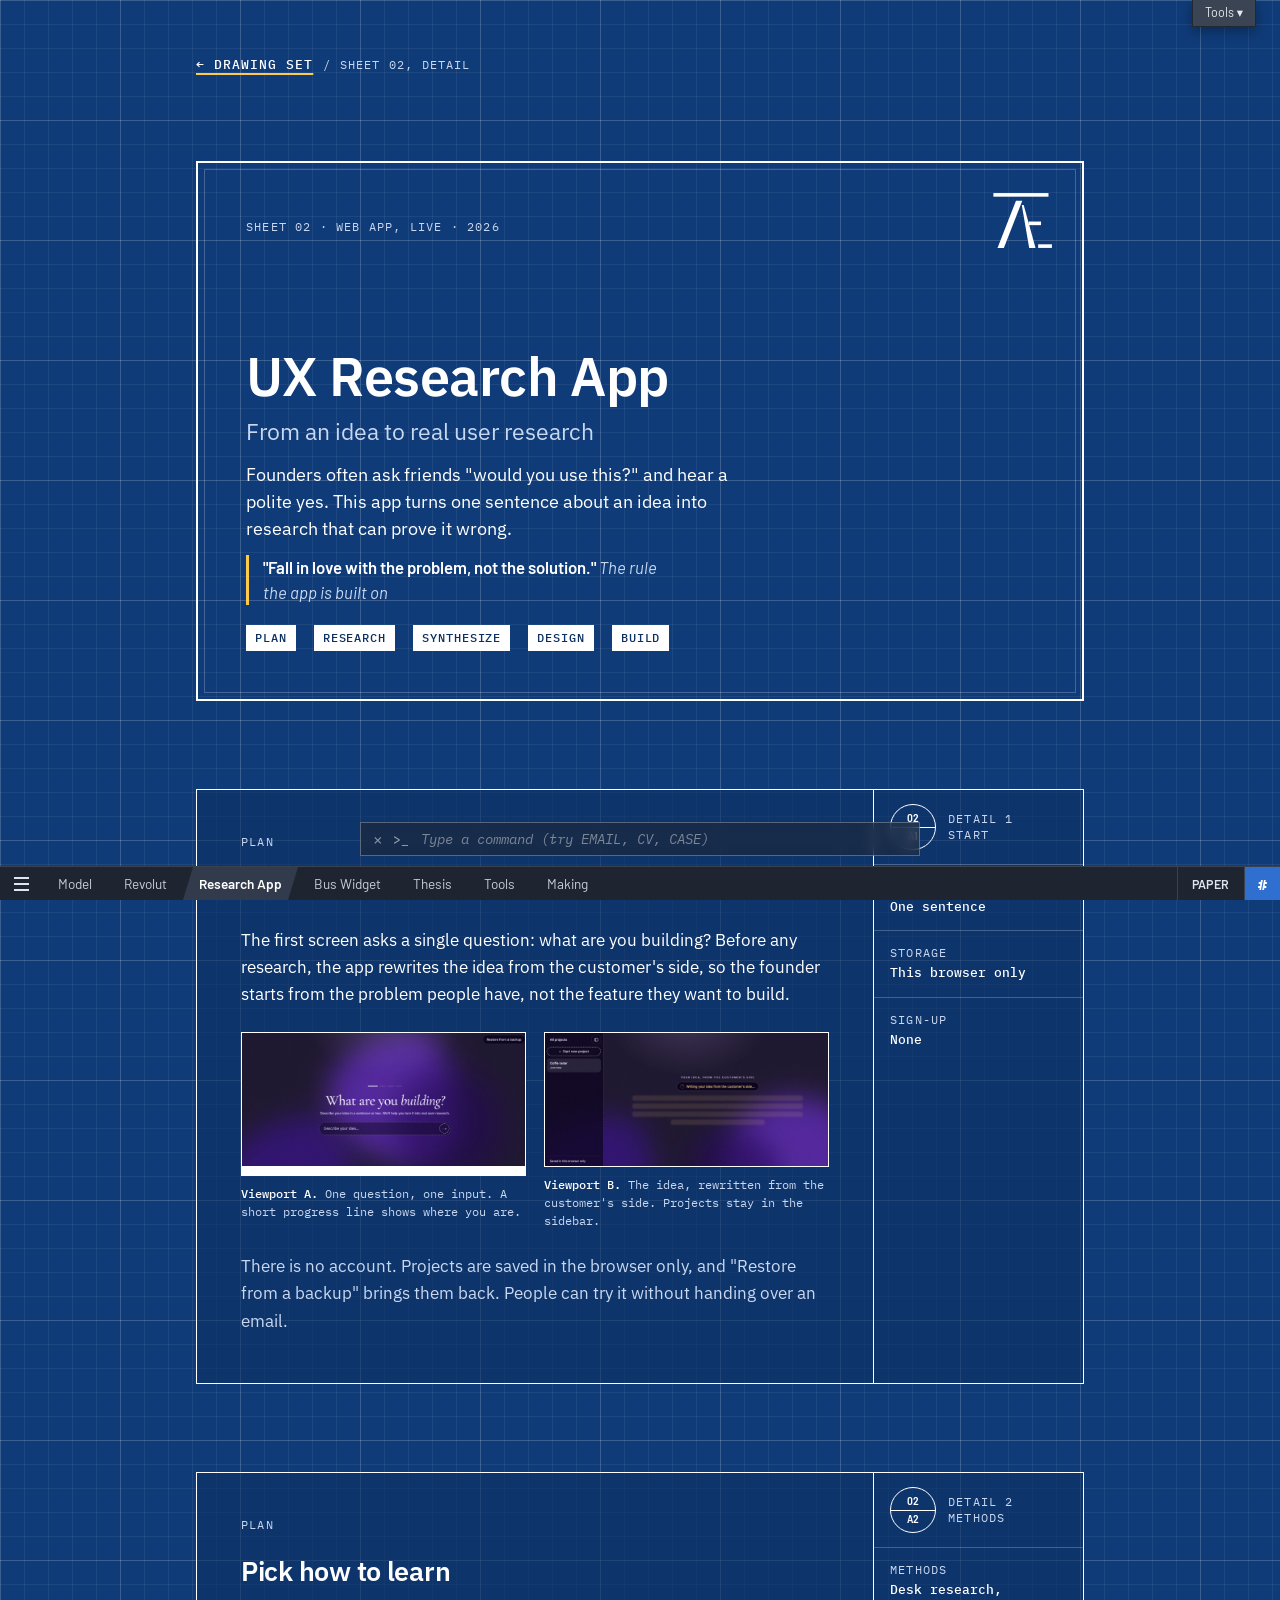
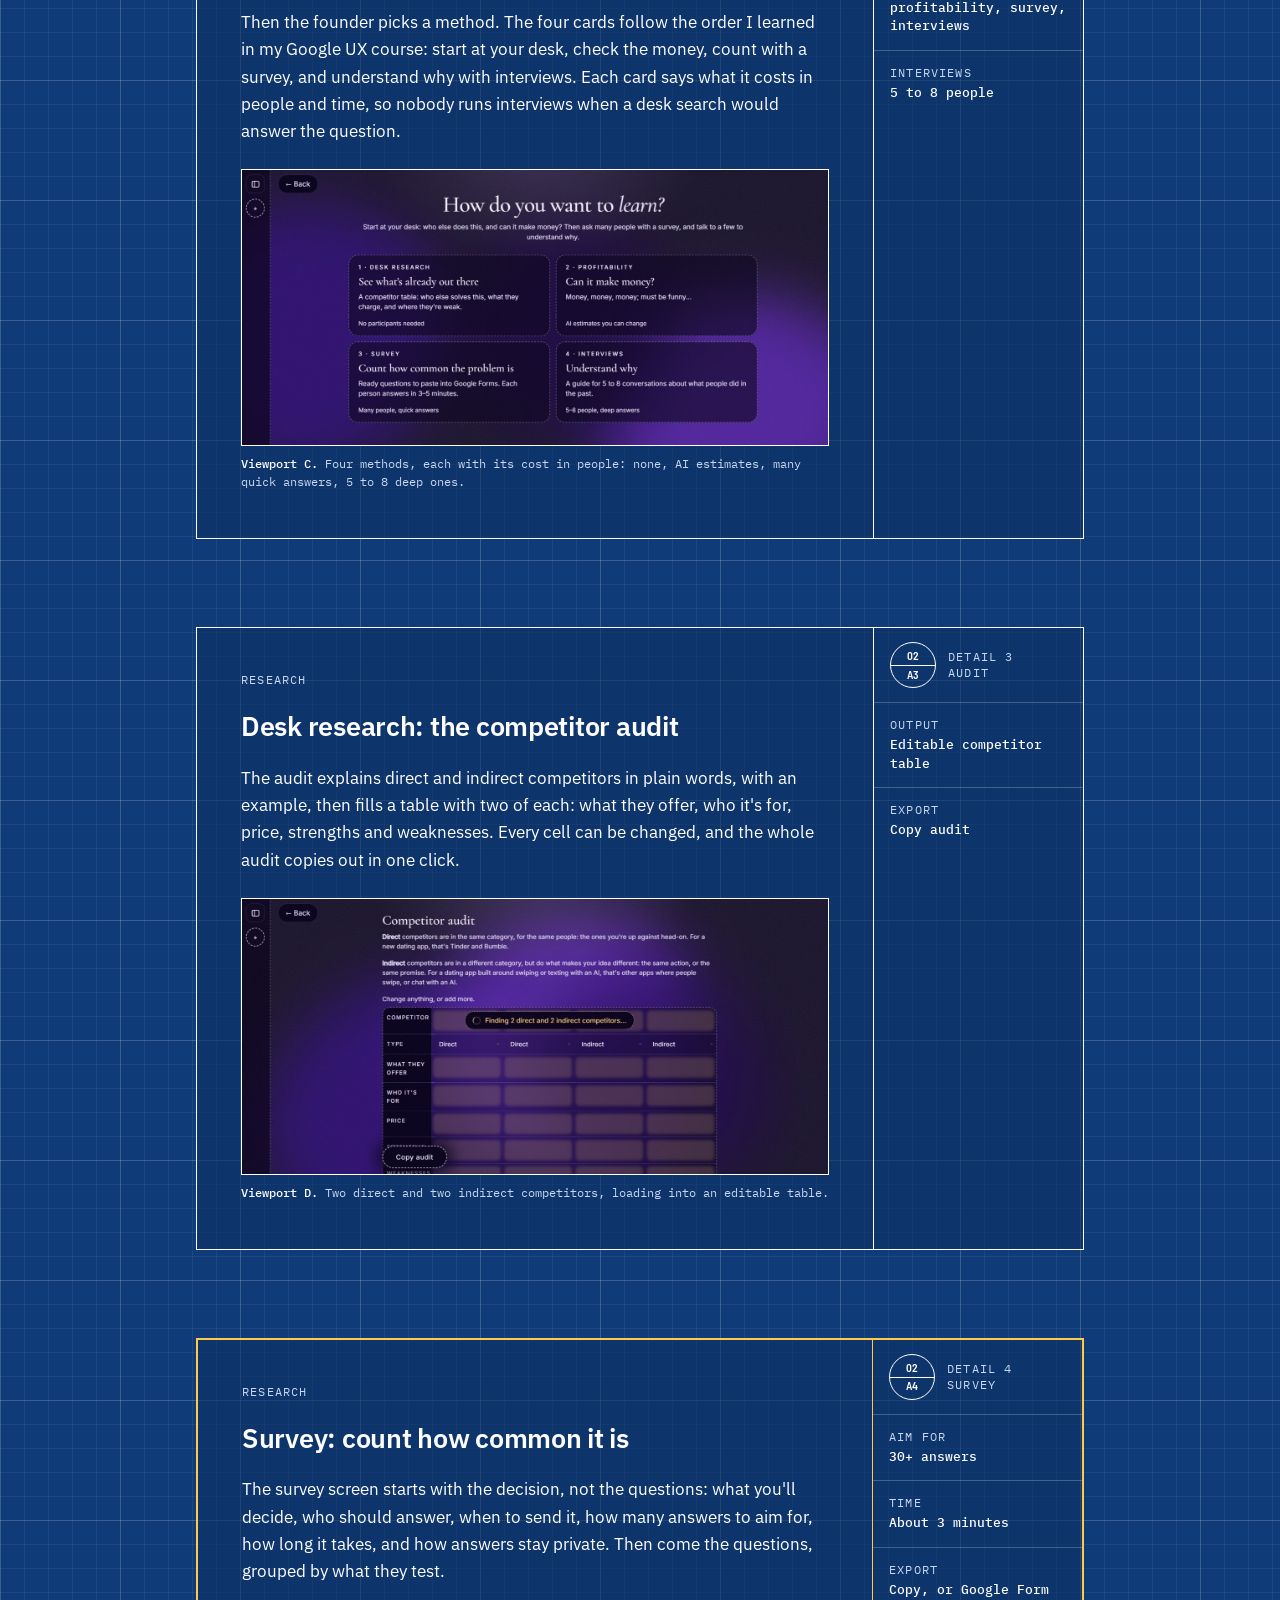
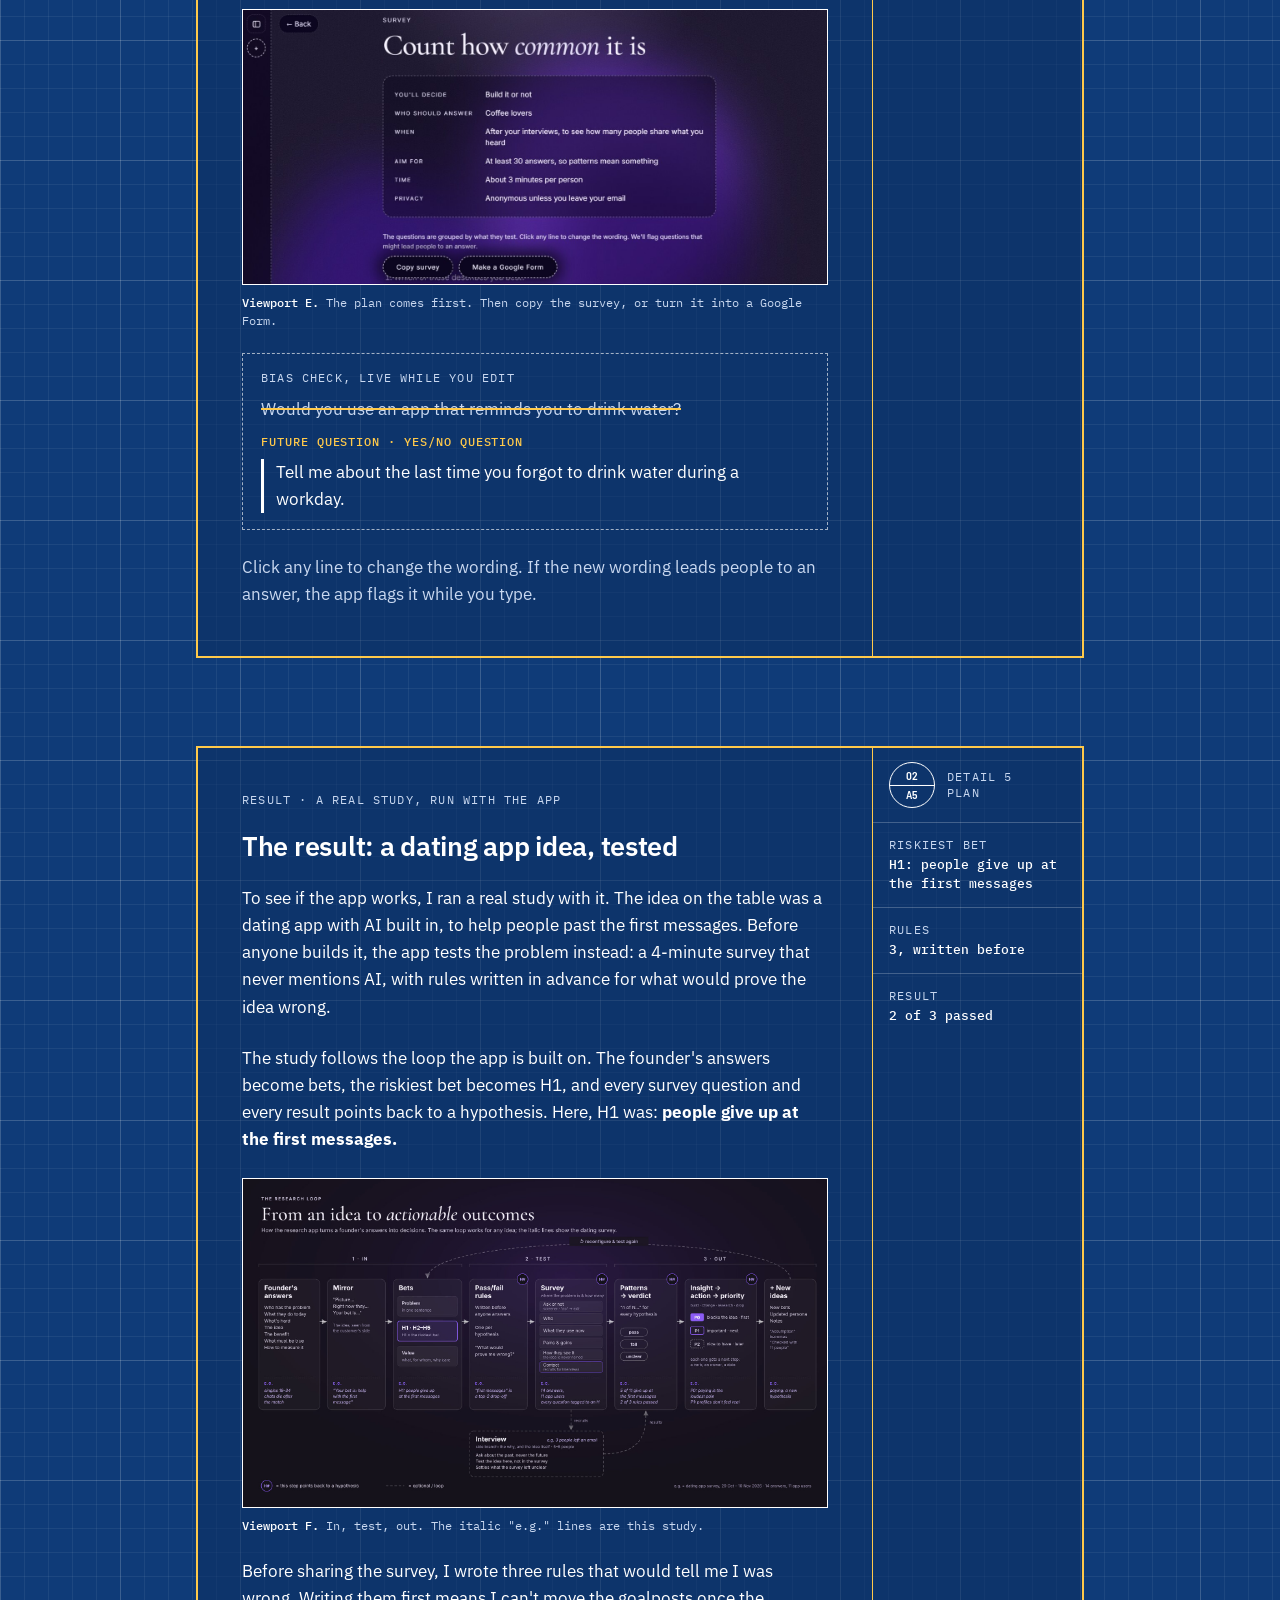
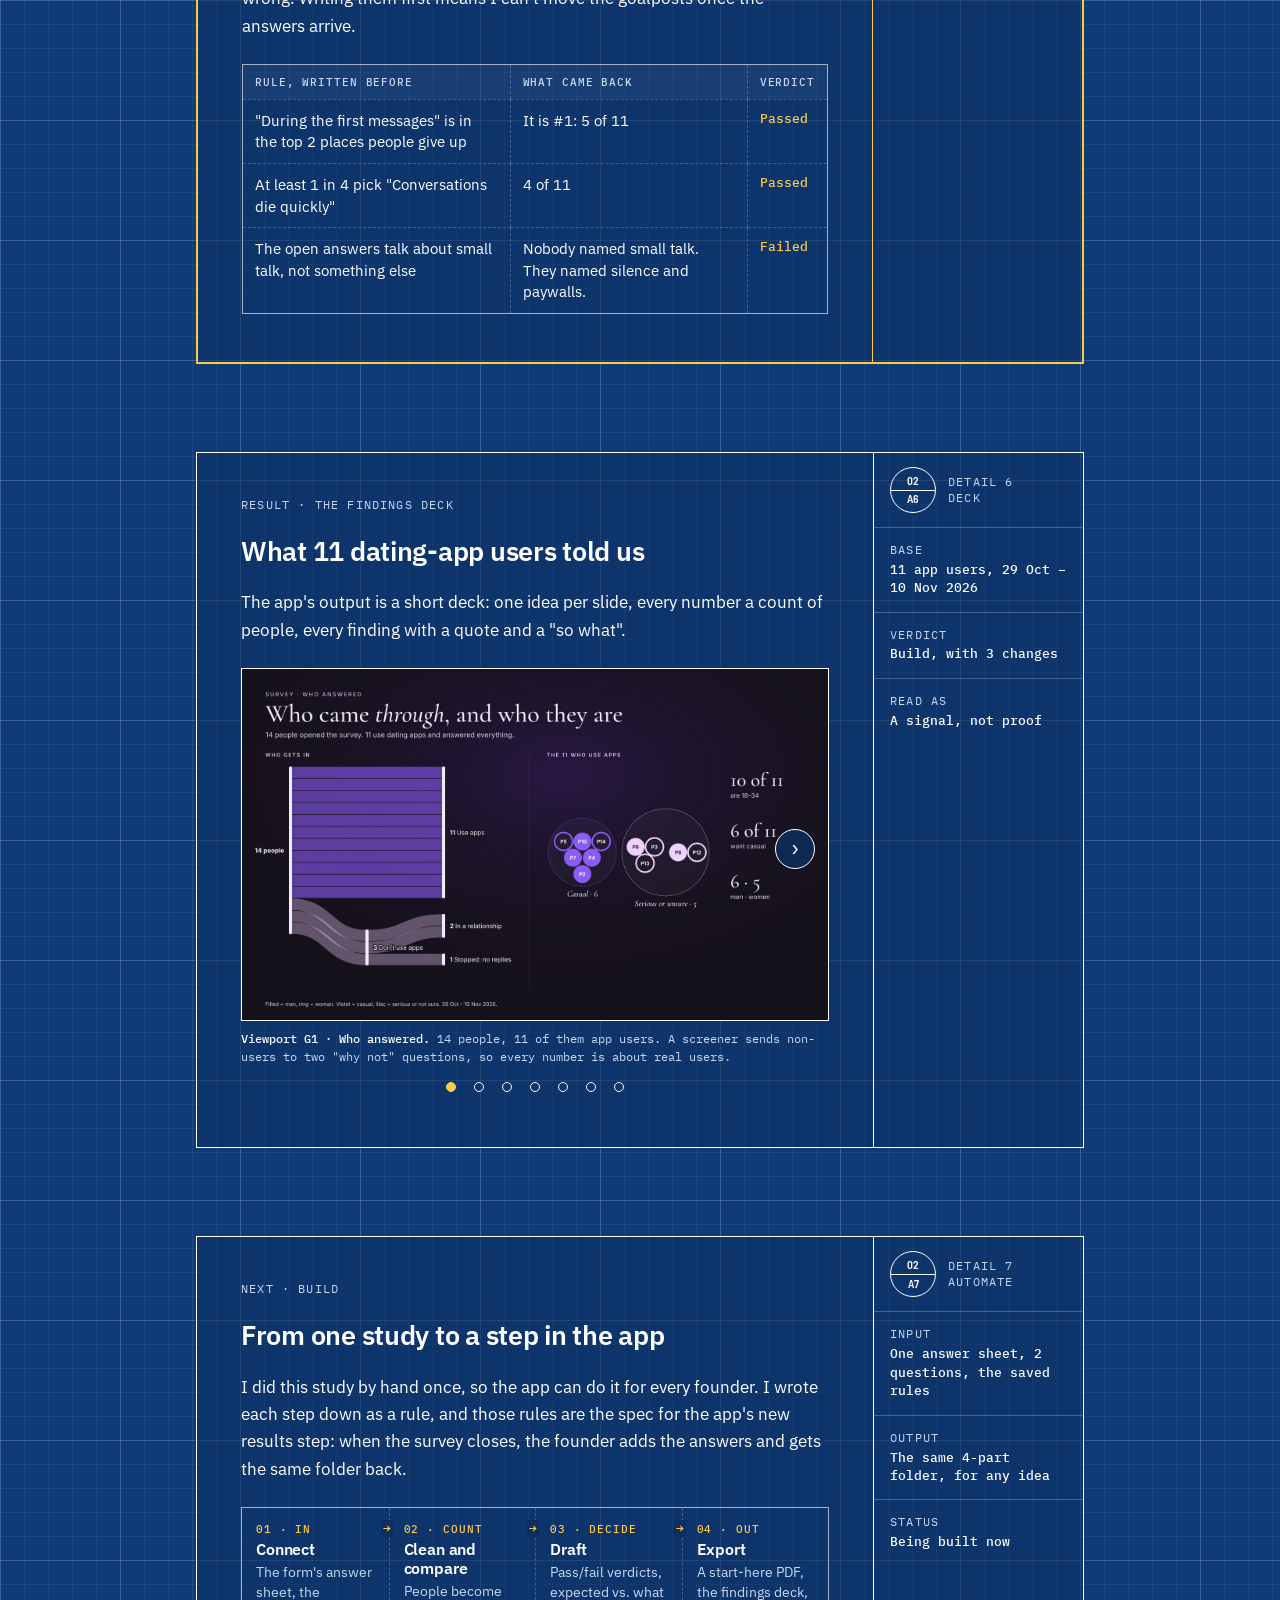
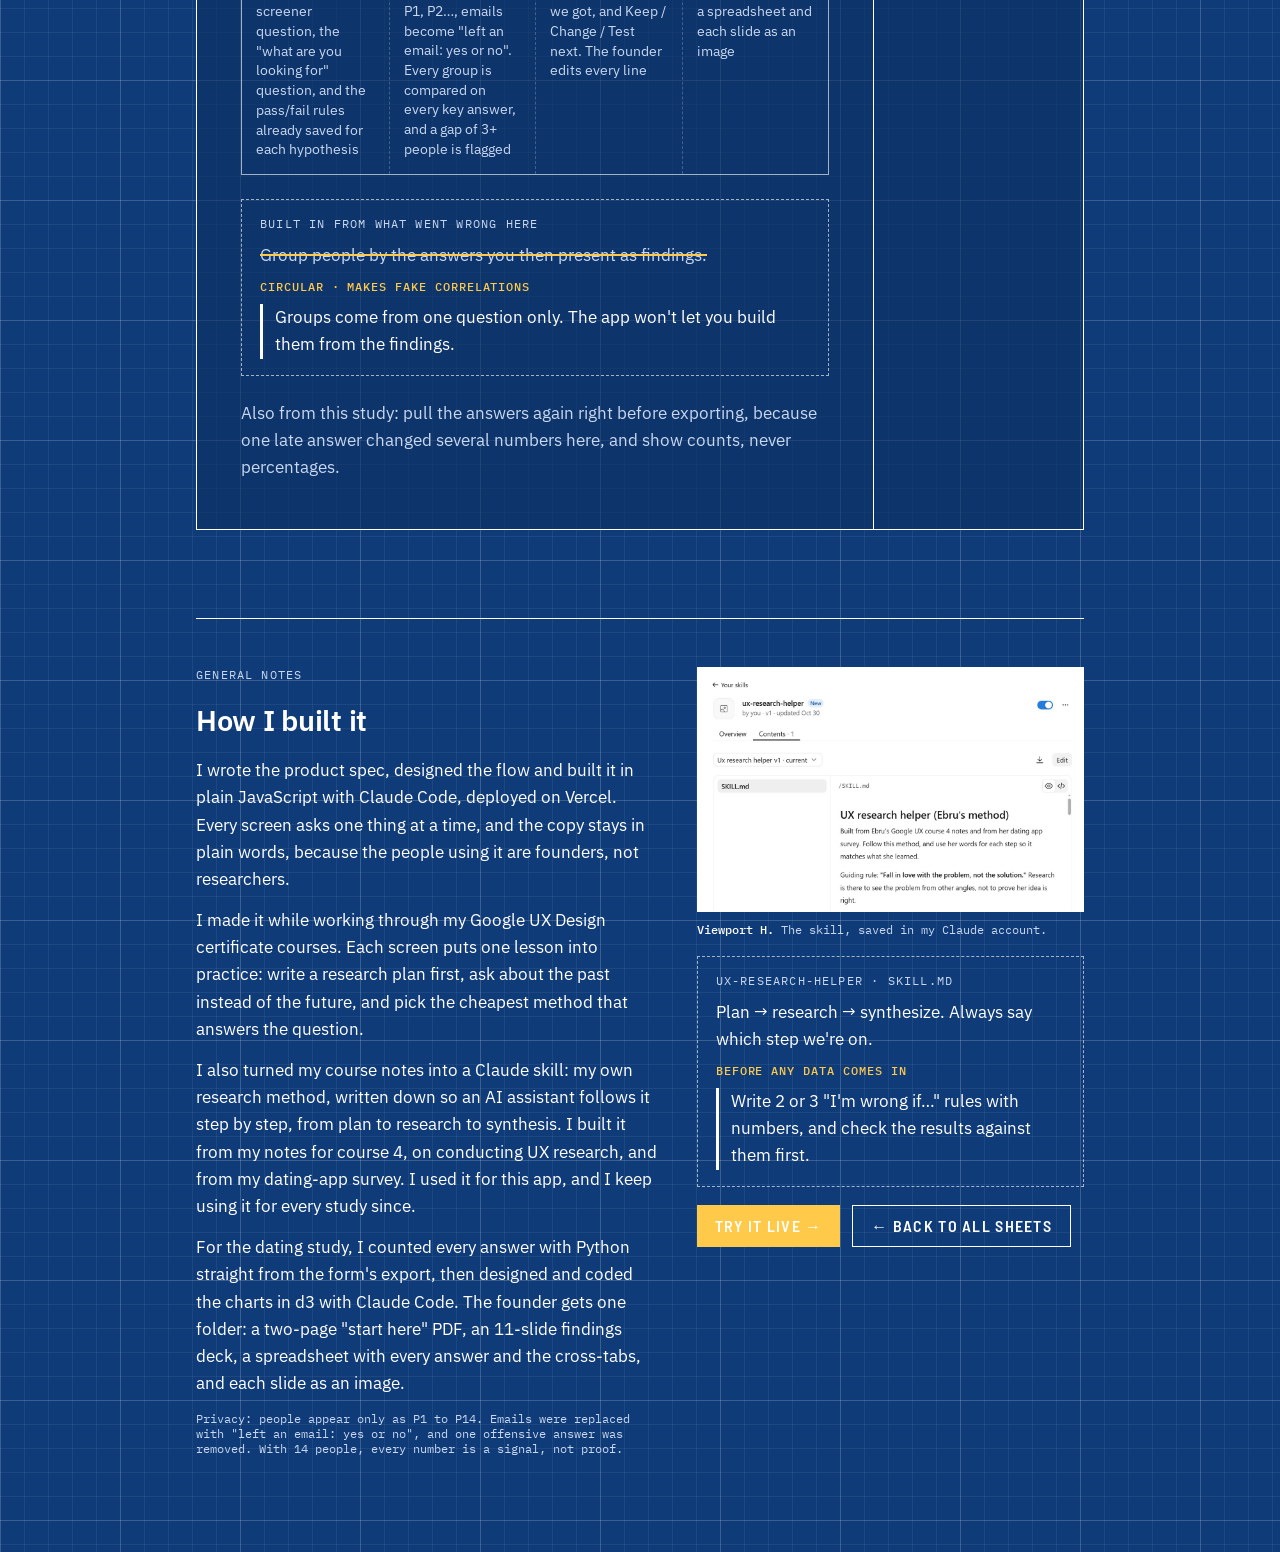
==== commit a666de0e: "Make the findings deck a plain carousel: side arrows and dots Co-Authored-By: Claude Opus 5.5 <norep" ====
--- a/app.html
+++ b/app.html
@@ -159,12 +159,8 @@
     <div class="sheet-body">
       <p class="ann">Result · the findings deck</p>
       <h2 id="r2">What 11 dating-app users told us</h2>
-      <p>The app's output is a short deck: one idea per slide, every number a count of people, every finding with a quote and a "so what". Swipe or use the arrows.</p>
+      <p>The app's output is a short deck: one idea per slide, every number a count of people, every finding with a quote and a "so what".</p>
       <div class="deck" data-deck>
-        <div class="dk-bar">
-          <span class="dk-label">LAYOUT</span>
-          <div class="dk-tabs" role="group" aria-label="Slides"><button type="button" class="dk-tab on" data-i="0" aria-label="Slide 1: Who answered" aria-current="true">01<span class="dk-tl">&nbsp;Who answered</span></button><button type="button" class="dk-tab" data-i="1" aria-label="Slide 2: One page">02<span class="dk-tl">&nbsp;One page</span></button><button type="button" class="dk-tab" data-i="2" aria-label="Slide 3: Finding 1">03<span class="dk-tl">&nbsp;Finding 1</span></button><button type="button" class="dk-tab" data-i="3" aria-label="Slide 4: Finding 2">04<span class="dk-tl">&nbsp;Finding 2</span></button><button type="button" class="dk-tab" data-i="4" aria-label="Slide 5: Finding 3">05<span class="dk-tl">&nbsp;Finding 3</span></button><button type="button" class="dk-tab" data-i="5" aria-label="Slide 6: Expected">06<span class="dk-tl">&nbsp;Expected</span></button><button type="button" class="dk-tab" data-i="6" aria-label="Slide 7: Decision">07<span class="dk-tl">&nbsp;Decision</span></button></div>
-        </div>
         <div class="dk-track" tabindex="0" aria-label="Findings deck, 7 slides">
           <figure class="dk-slide" id="dk1" aria-label="Slide 1 of 7">
             <div class="vp"><img src="img/dating-who.jpg" alt="Who answered: 14 people opened the survey, 11 use dating apps. The 11 split into 6 casual and 5 serious or not sure, 6 men and 5 women." width="1500" height="900" loading="lazy"></div>
@@ -195,11 +191,9 @@
             <figcaption><b>Viewport G7 · The decision.</b> Build it, but change three things: keep the AI free, sell "get past hello", and help both sides reply. Then test in interviews.</figcaption>
           </figure>
         </div>
-        <div class="dk-nav">
-          <button type="button" class="dk-btn dk-prev" aria-label="Previous slide">◀ PREV</button>
-          <span class="dk-count" aria-live="polite">01 / 07</span>
-          <button type="button" class="dk-btn dk-next" aria-label="Next slide">NEXT ▶</button>
-        </div>
+        <button type="button" class="dk-btn dk-prev" aria-label="Previous slide">‹</button>
+        <button type="button" class="dk-btn dk-next" aria-label="Next slide">›</button>
+        <div class="dk-dots" role="group" aria-label="Slides"></div>
       </div>
     </div>
     <aside class="titleblock" aria-label="Sheet details">
--- a/blueprint.css
+++ b/blueprint.css
@@ -599,24 +599,20 @@
 @media (max-width: 480px) { .sb-tab { padding: 0 4px; font-size: 0.84rem; } }
 @media (max-width: 370px) { .sb-tab { padding: 0 3px; font-size: 0.76rem; } }
 
-/* Findings deck: one box, CAD layout tabs, swipe or arrows */
-.deck { border: 1.5px solid var(--line); background: var(--ground-deep); display: grid; min-width: 0; }
-.dk-bar { display: flex; align-items: stretch; border-bottom: 1px solid var(--line-soft); overflow-x: auto; scrollbar-width: none; }
-.dk-bar::-webkit-scrollbar { display: none; }
-.dk-label { font: 500 0.7rem var(--mono); letter-spacing: .1em; color: var(--text-soft); padding: 10px 12px; border-right: 1px solid var(--line-faint); display: flex; align-items: center; }
-.dk-tabs { display: flex; }
-.dk-tab { background: transparent; border: 0; border-right: 1px dashed var(--line-faint); color: var(--text-soft); font: 500 0.74rem var(--mono); padding: 10px 12px; white-space: nowrap; cursor: pointer; }
-.dk-tab:hover { color: #fff; background: rgba(255,255,255,0.06); }
-.dk-tab.on { color: var(--mark-ink); background: var(--mark); }
+/* Findings deck: a plain carousel */
+.deck { position: relative; display: grid; gap: 10px; min-width: 0; }
 .dk-track { display: grid; grid-auto-flow: column; grid-auto-columns: 100%; overflow-x: auto; scroll-snap-type: x mandatory; scroll-behavior: smooth; scrollbar-width: none; outline: none; }
 .dk-track::-webkit-scrollbar { display: none; }
-.dk-track:focus-visible { box-shadow: inset 0 0 0 2px var(--mark); }
-.dk-slide { scroll-snap-align: start; padding: 14px; min-width: 0; align-content: start; }
-.dk-nav { display: flex; align-items: center; justify-content: space-between; gap: 10px; border-top: 1px solid var(--line-faint); padding: 8px 10px; }
-.dk-btn { background: transparent; border: 1.5px solid var(--line); color: var(--text); font: 500 0.78rem var(--mono); padding: 8px 12px; cursor: pointer; }
+.dk-track:focus-visible { box-shadow: 0 0 0 2px var(--mark); }
+.dk-slide { scroll-snap-align: start; min-width: 0; align-content: start; }
+.dk-slide .vp img { aspect-ratio: 5 / 3; object-fit: contain; background: #16121c; }
+.dk-btn { position: absolute; top: calc((100% - 70px) / 2); transform: translateY(-50%); width: 40px; height: 40px; border-radius: 50%; border: 1.5px solid #fff; background: rgba(11,47,98,.8); color: #fff; font: 400 26px/1 var(--body); display: grid; place-items: center; cursor: pointer; padding: 0 0 3px; }
+.dk-prev { left: 14px; } .dk-next { right: 14px; }
 .dk-btn:hover, .dk-btn:focus-visible { background: var(--mark); border-color: var(--mark); color: var(--mark-ink); outline: none; }
-.dk-btn[disabled] { opacity: .35; pointer-events: none; }
-.dk-count { font: 500 0.8rem var(--mono); color: var(--text-soft); }
-@media (max-width: 780px) { .dk-tl { display: none; } .dk-slide { padding: 8px; } }
+.dk-btn[disabled] { opacity: 0; pointer-events: none; }
+.dk-dots { display: flex; justify-content: center; gap: 4px; }
+.dk-dots button { width: 24px; height: 24px; border: 0; background: transparent; cursor: pointer; display: grid; place-items: center; padding: 0; }
+.dk-dots button::before { content: ""; width: 8px; height: 8px; border-radius: 50%; border: 1.5px solid #fff; }
+.dk-dots button.on::before { background: var(--mark); border-color: var(--mark); }
+@media (max-width: 780px) { .dk-btn { width: 34px; height: 34px; font-size: 22px; } .dk-prev { left: 8px; } .dk-next { right: 8px; } }
 @media (prefers-reduced-motion: reduce) { .dk-track { scroll-behavior: auto; } }
-.dk-slide .vp img { aspect-ratio: 5 / 3; object-fit: contain; background: #16121c; }
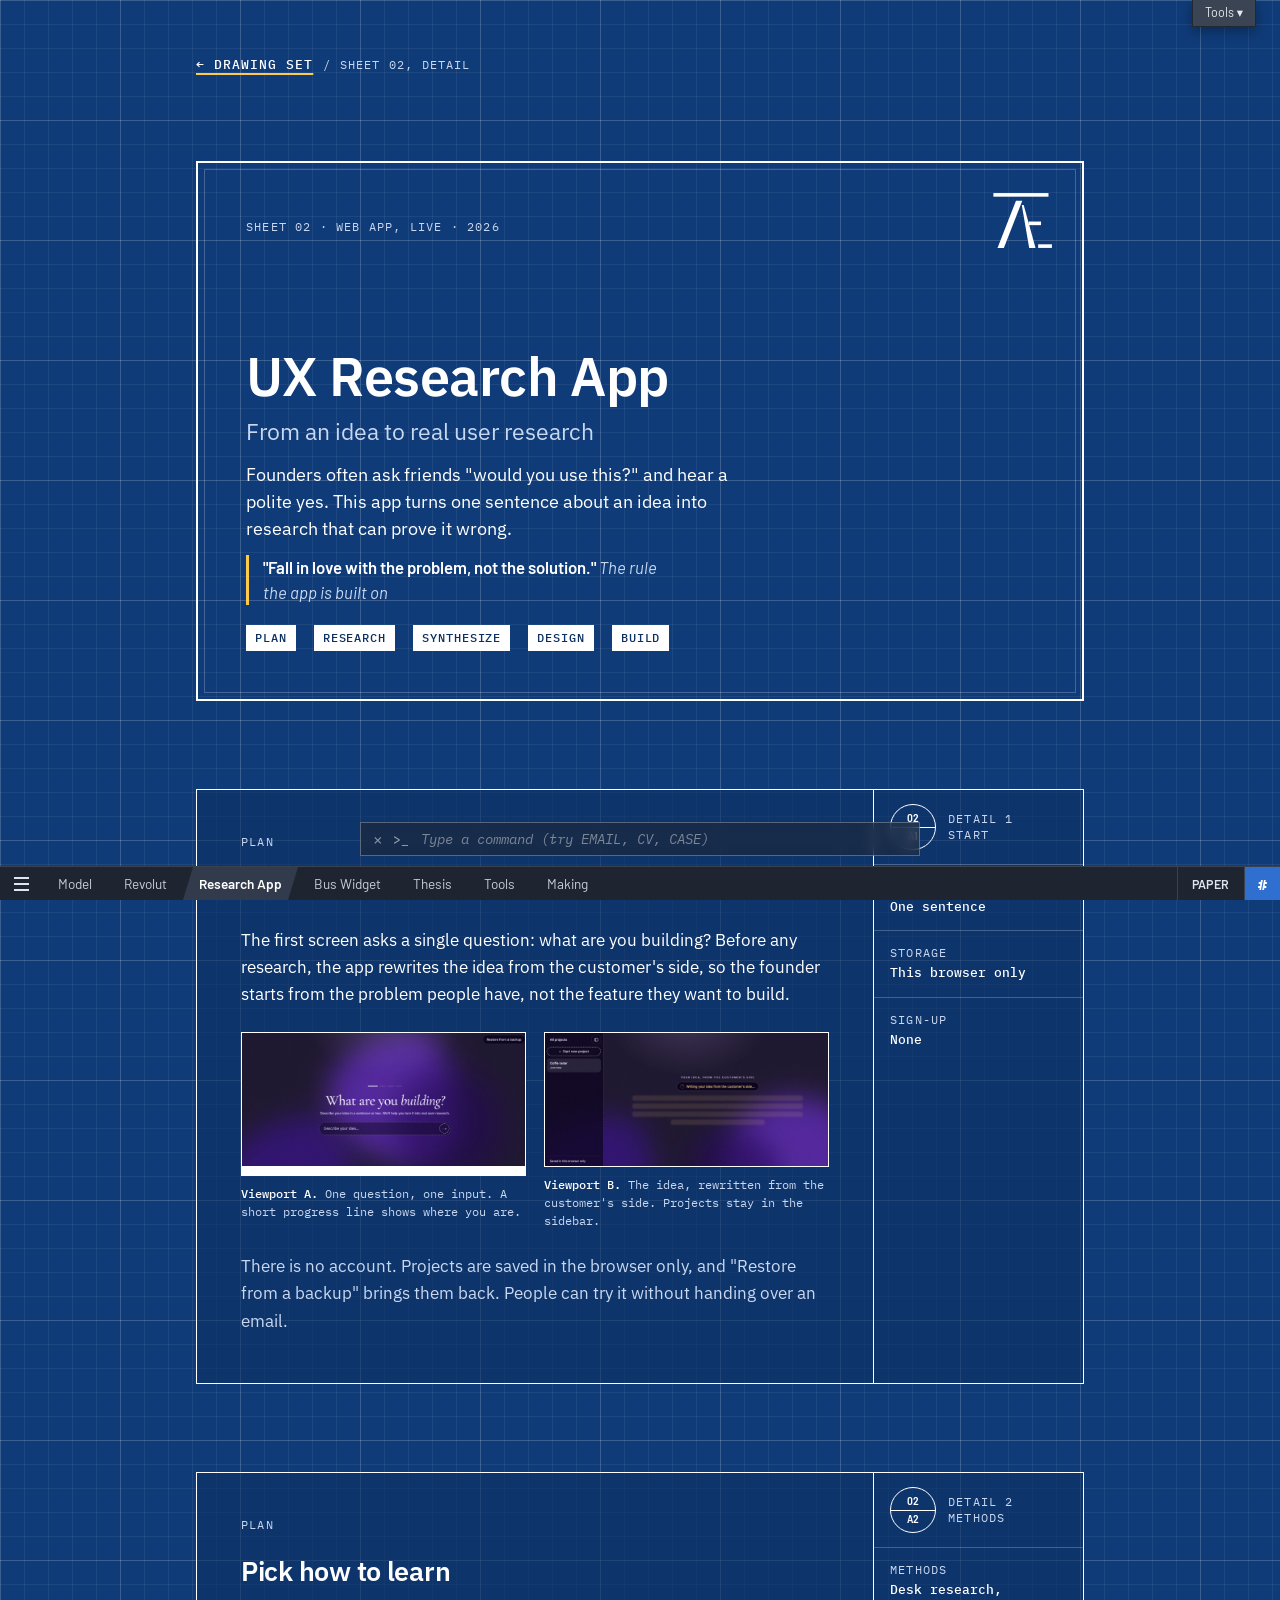
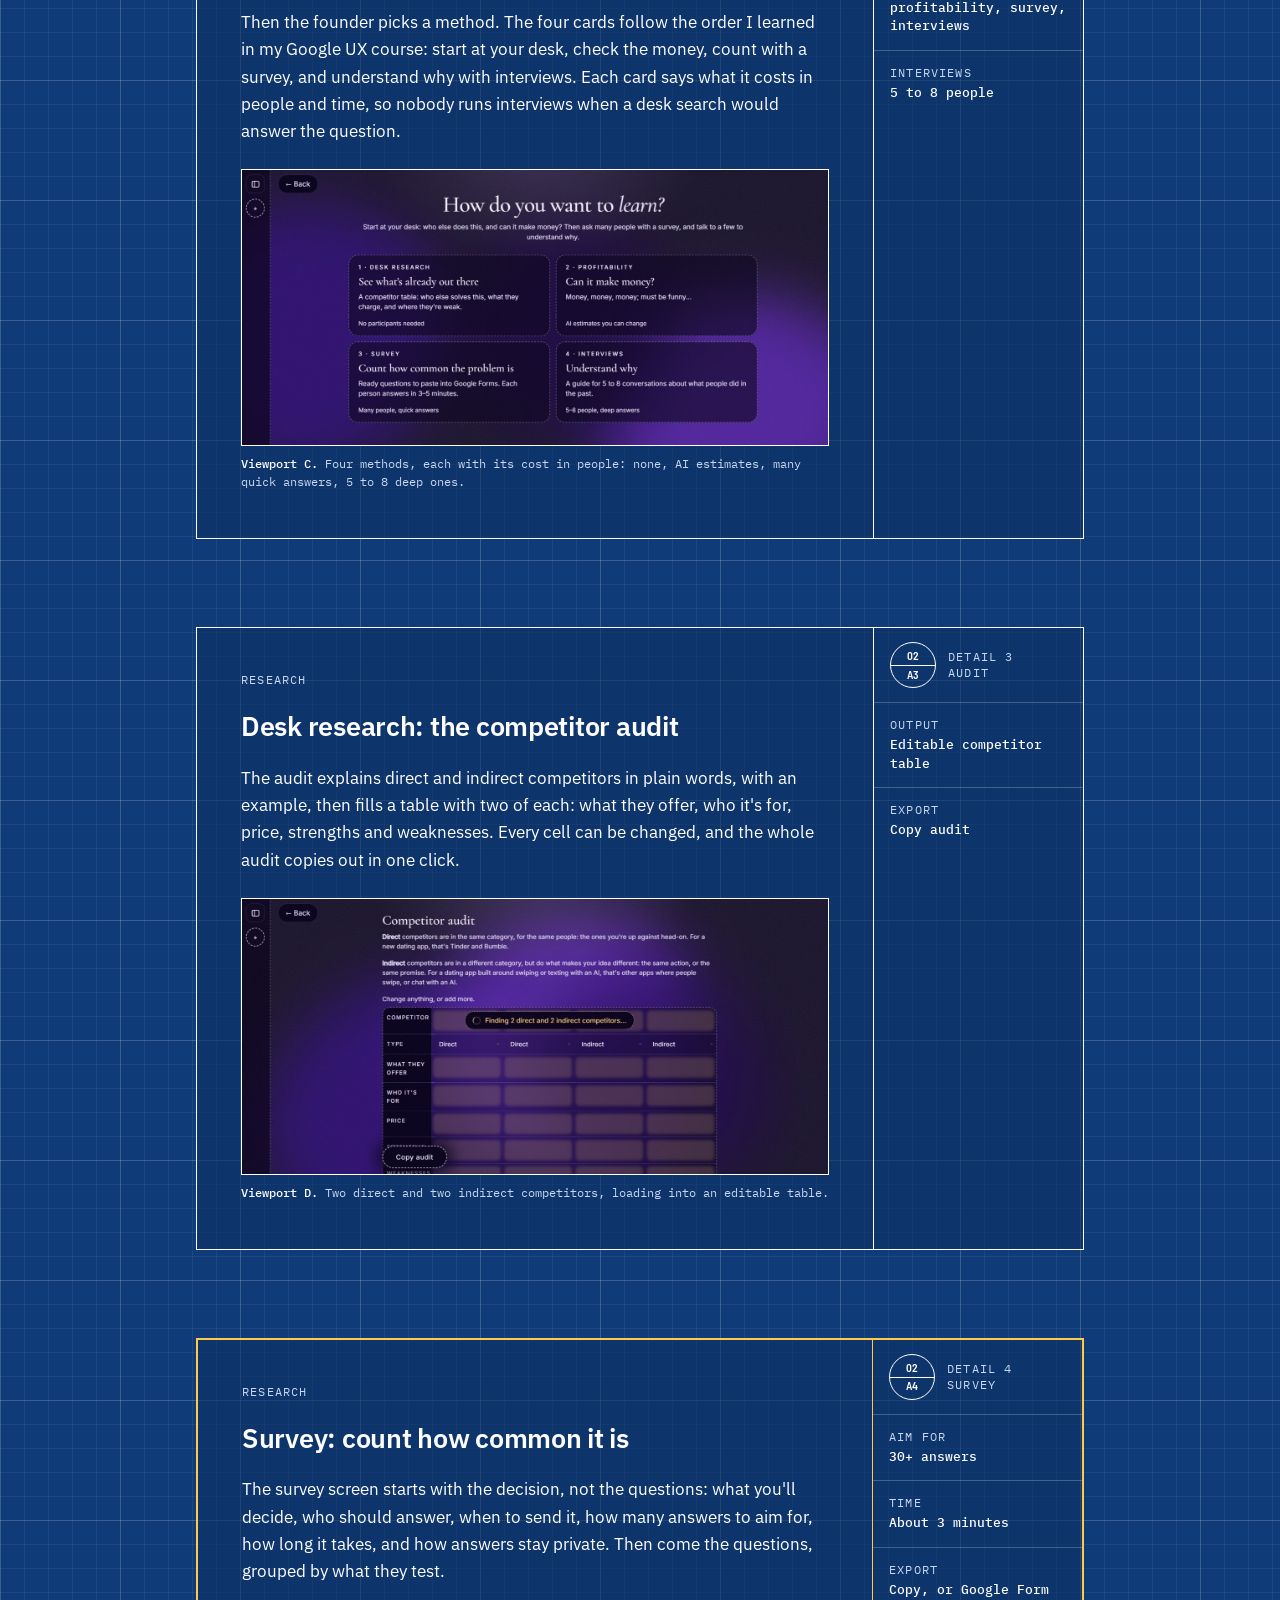
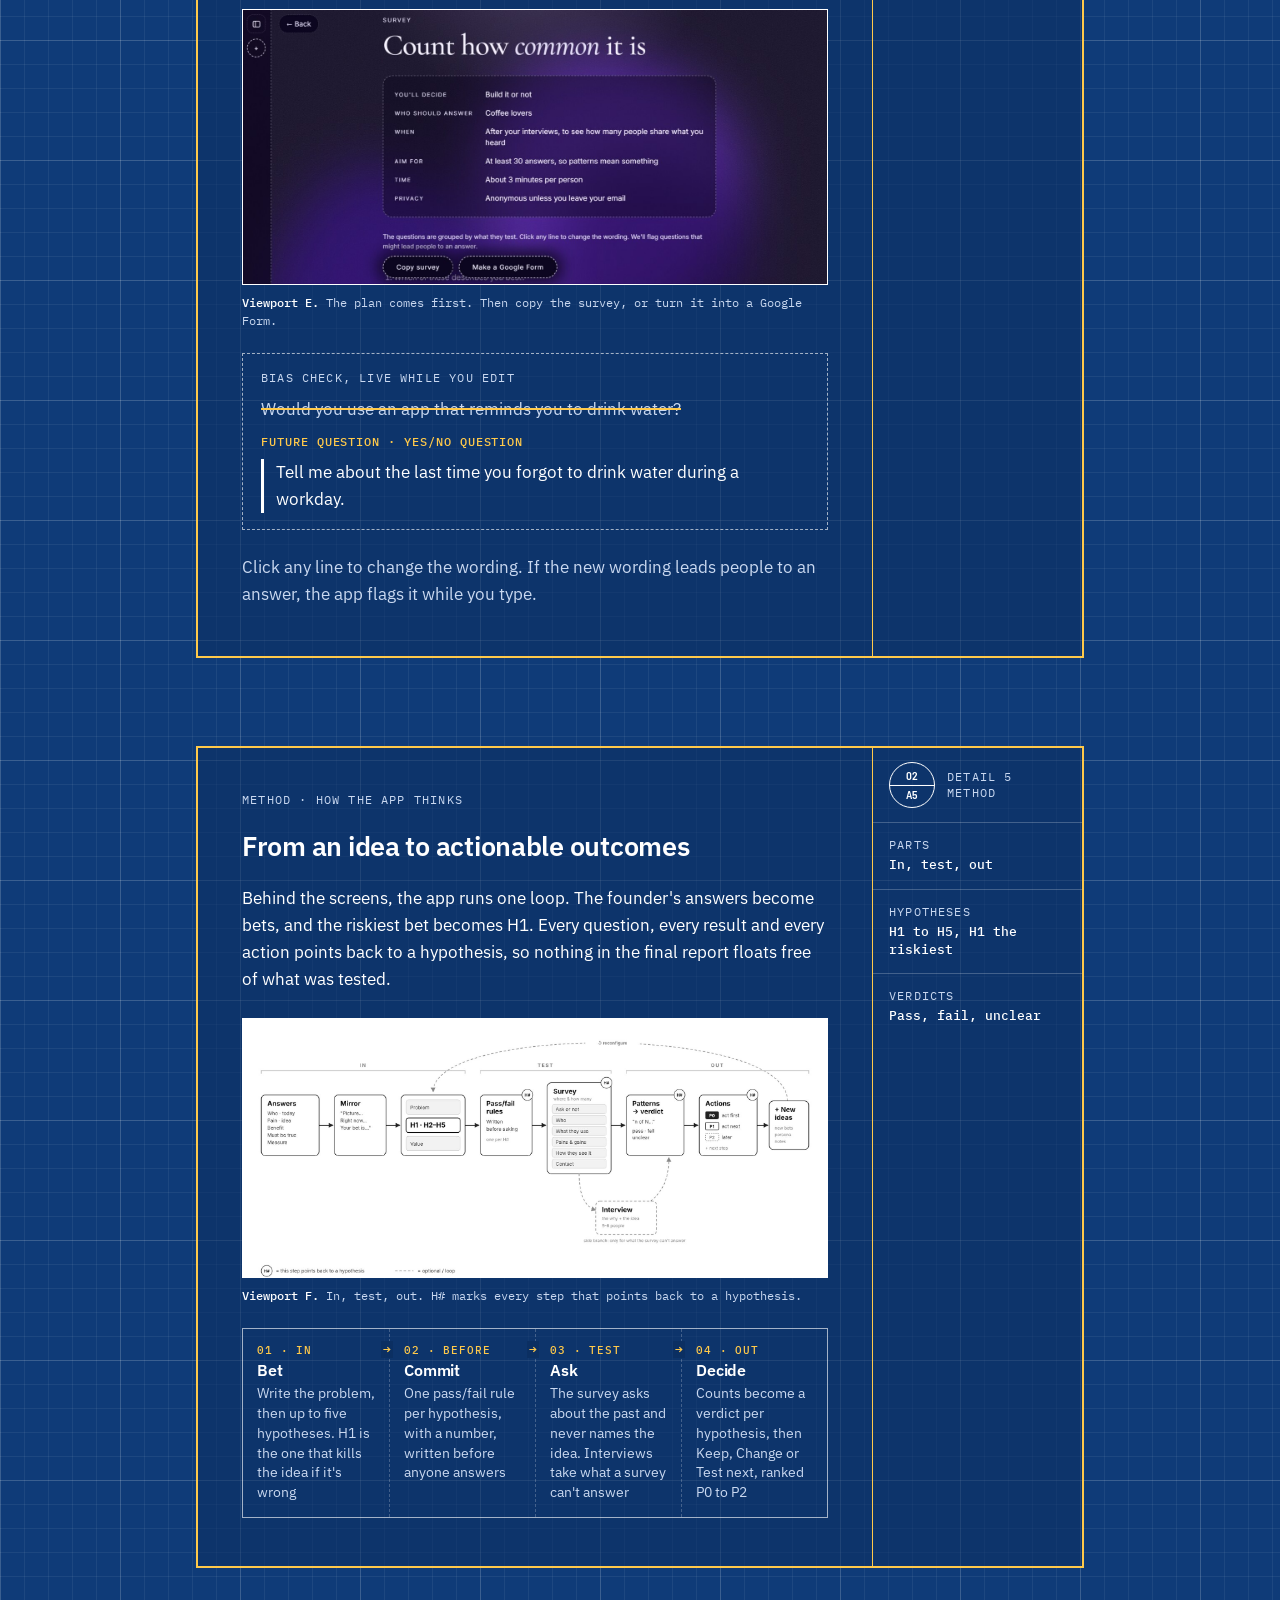
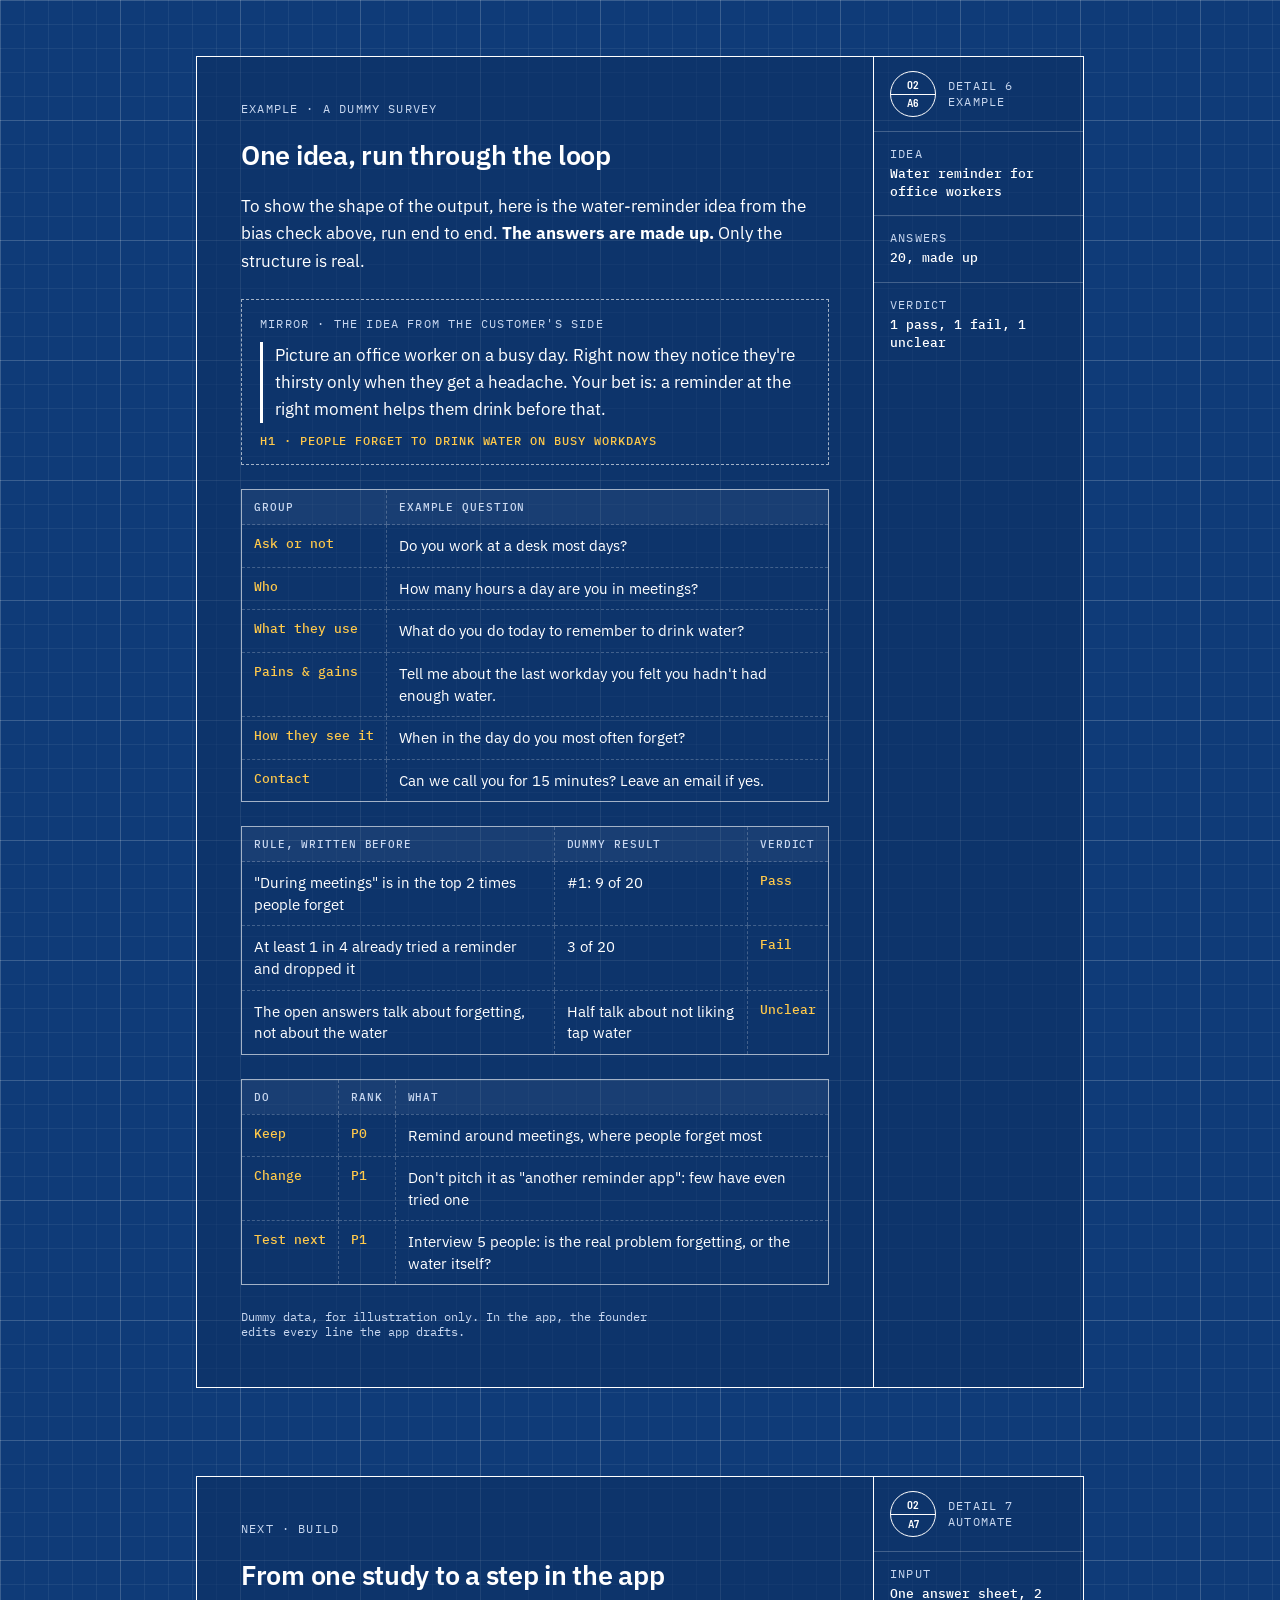
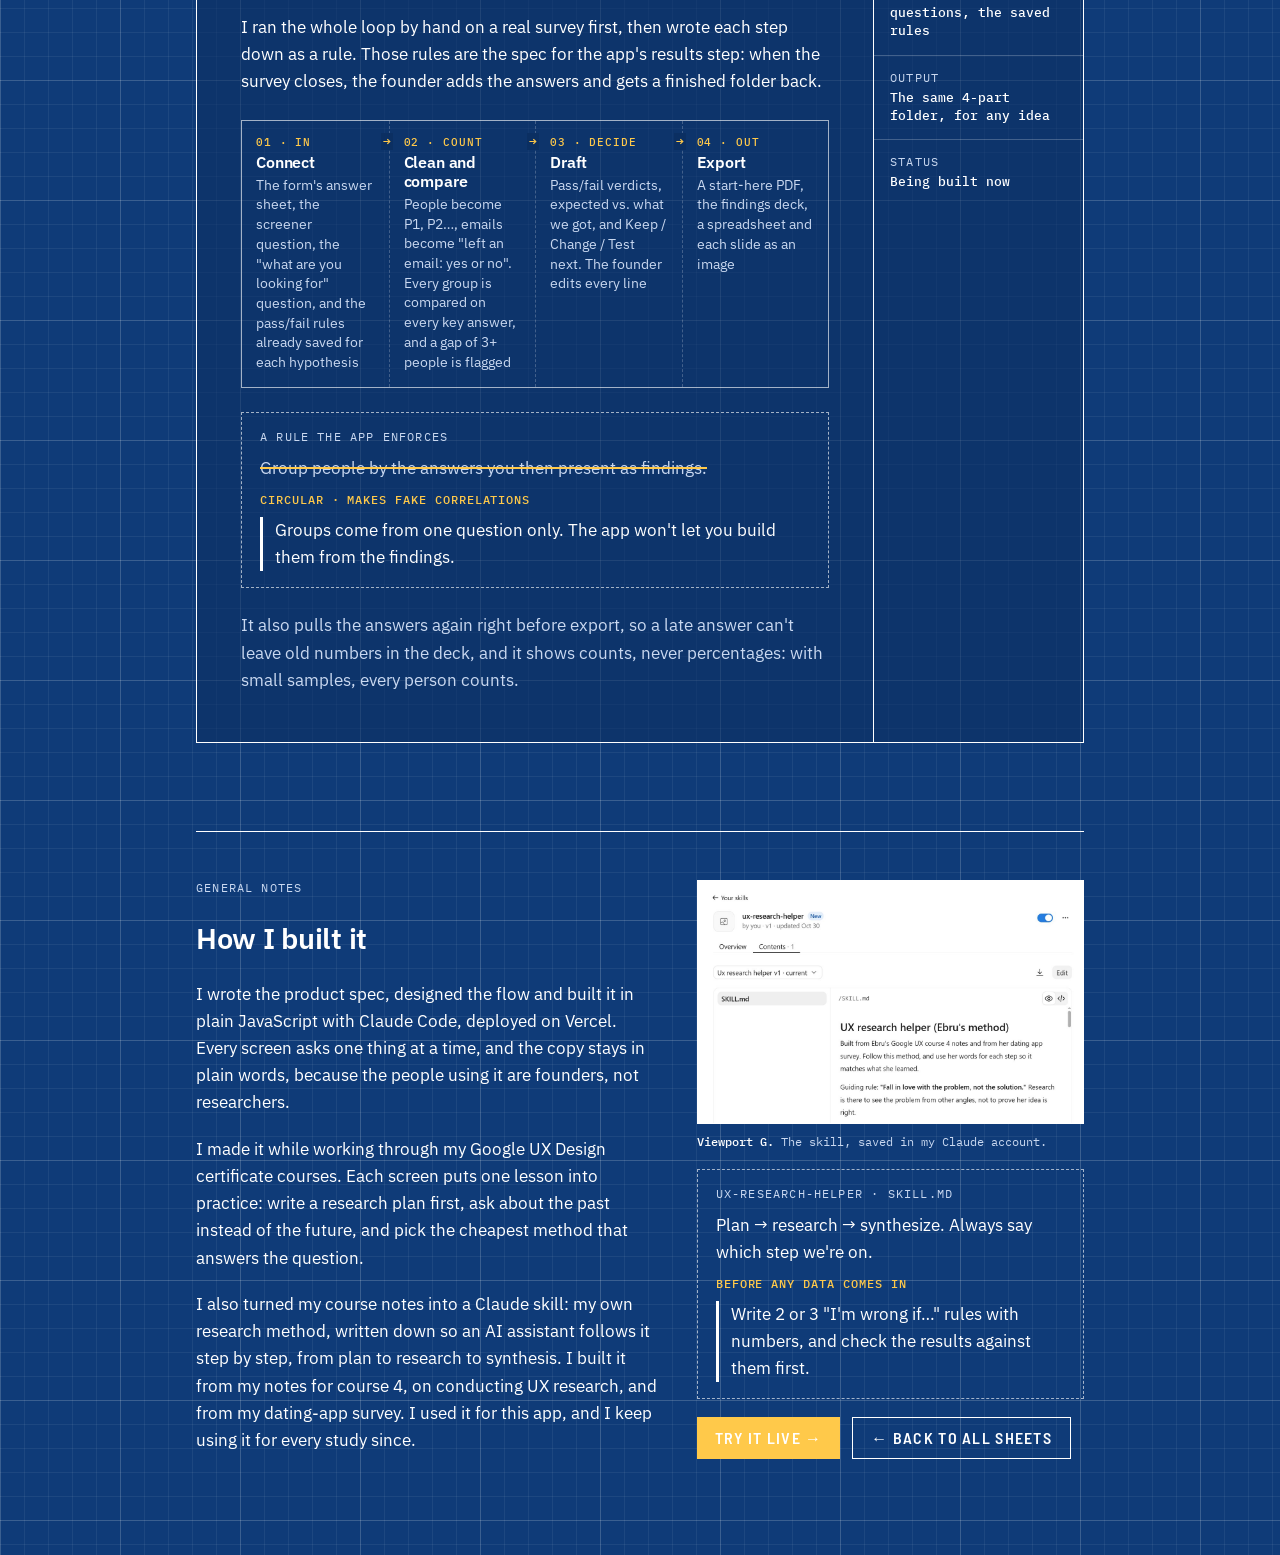
==== commit 9f00480d: "Show the general method with a dummy survey instead of the dating study The app page now has the res" ====
--- a/app.html
+++ b/app.html
@@ -3,7 +3,7 @@
 <head>
 <meta charset="utf-8">
 <meta name="viewport" content="width=device-width, initial-scale=1, viewport-fit=cover">
-<meta name="description" content="UX Research App by Ebru Timinci: a web app that turns a founder's idea into unbiased research, designed and coded, with a real dating app study as its result.">
+<meta name="description" content="UX Research App by Ebru Timinci: a web app that turns a founder's idea into unbiased research, designed and coded.">
 <link rel="icon" href="favicon.ico?v=22" sizes="48x48">
 <link rel="icon" href="favicon.svg?v=22" type="image/svg+xml">
 <link rel="icon" href="favicon-32.png?v=22" sizes="32x32" type="image/png">
@@ -12,7 +12,7 @@
 <meta property="og:type" content="website">
 <meta property="og:site_name" content="Ebru Timinci">
 <meta property="og:title" content="UX Research App">
-<meta property="og:description" content="UX Research App by Ebru Timinci: a web app that turns a founder's idea into unbiased research, designed and coded, with a real dating app study as its result.">
+<meta property="og:description" content="UX Research App by Ebru Timinci: a web app that turns a founder's idea into unbiased research, designed and coded.">
 <meta property="og:url" content="https://ebrutiminci.com/app.html">
 <meta property="og:image" content="https://ebrutiminci.com/img/og-app.jpg">
 <meta property="og:image:width" content="1200">
@@ -22,7 +22,7 @@
 <meta name="space" content="app">
 <link rel="preconnect" href="https://fonts.googleapis.com">
 <link rel="stylesheet" href="https://fonts.googleapis.com/css2?family=Barlow+Semi+Condensed:wght@500;600;700&family=Barlow:ital,wght@0,400;0,500;0,600;1,400&family=IBM+Plex+Mono:wght@400;500&family=IBM+Plex+Sans:ital,wght@0,400;0,500;0,600;1,400&display=swap">
-<link rel="stylesheet" href="blueprint.css?v=25">
+<link rel="stylesheet" href="blueprint.css?v=24">
 <style>html,body{margin:0}*{box-sizing:border-box}img{max-width:100%}</style>
   <!-- Vercel Web Analytics: counts visits, no cookies -->
   <script>window.va = window.va || function () { (window.vaq = window.vaq || []).push(arguments); };</script>
@@ -127,80 +127,74 @@
     </aside>
   </article>
 
-  <article class="sheet featured" id="result" aria-labelledby="r1">
-    <div class="sheet-body">
-      <p class="ann">Result · a real study, run with the app</p>
-      <h2 id="r1">The result: a dating app idea, tested</h2>
-      <p>To see if the app works, I ran a real study with it. The idea on the table was a dating app with AI built in, to help people past the first messages. Before anyone builds it, the app tests the problem instead: a 4-minute survey that never mentions AI, with rules written in advance for what would prove the idea wrong.</p>
-      <p>The study follows the loop the app is built on. The founder's answers become bets, the riskiest bet becomes H1, and every survey question and every result points back to a hypothesis. Here, H1 was: <b>people give up at the first messages.</b></p>
-      <figure>
-        <div class="vp"><img src="img/dating-loop.jpg" alt="The research loop in three parts. In: founder's answers, a mirror of the idea from the customer's side, and the bets. Test: pass/fail rules and the survey. Out: patterns and a verdict, insight to action with P0 to P2 priority, and new ideas. Italic lines show the dating survey as the example." width="1800" height="1013" loading="lazy"></div>
-        <figcaption><b>Viewport F.</b> In, test, out. The italic "e.g." lines are this study.</figcaption>
-      </figure>
-      <p>Before sharing the survey, I wrote three rules that would tell me I was wrong. Writing them first means I can't move the goalposts once the answers arrive.</p>
+  <article class="sheet featured" id="method" aria-labelledby="r1">
+    <div class="sheet-body">
+      <p class="ann">Method · how the app thinks</p>
+      <h2 id="r1">From an idea to actionable outcomes</h2>
+      <p>Behind the screens, the app runs one loop. The founder's answers become bets, and the riskiest bet becomes H1. Every question, every result and every action points back to a hypothesis, so nothing in the final report floats free of what was tested.</p>
+      <figure>
+        <div class="vp"><img src="img/method-loop.jpg" alt="The research loop in three parts. In: the founder's answers, a mirror of the idea from the customer's side, and the bets: problem, hypotheses H1 to H5, and value. Test: pass/fail rules written before asking, and a survey in six groups from ask or not to contact, with interviews as a side branch. Out: patterns and a pass, fail or unclear verdict, actions ranked P0 to P2, and new ideas that loop back." width="1800" height="797" loading="lazy"></div>
+        <figcaption><b>Viewport F.</b> In, test, out. H# marks every step that points back to a hypothesis.</figcaption>
+      </figure>
+      <ol class="pipeline" aria-label="The rules the loop follows">
+        <li><span class="k">01 · In</span><b>Bet</b><span>Write the problem, then up to five hypotheses. H1 is the one that kills the idea if it's wrong</span></li>
+        <li><span class="k">02 · Before</span><b>Commit</b><span>One pass/fail rule per hypothesis, with a number, written before anyone answers</span></li>
+        <li><span class="k">03 · Test</span><b>Ask</b><span>The survey asks about the past and never names the idea. Interviews take what a survey can't answer</span></li>
+        <li><span class="k">04 · Out</span><b>Decide</b><span>Counts become a verdict per hypothesis, then Keep, Change or Test next, ranked P0 to P2</span></li>
+      </ol>
+    </div>
+    <aside class="titleblock" aria-label="Sheet details">
+      <div class="no"><span class="bubble"><span class="t">02</span><span class="b">A5</span></span><span class="ann">Detail 5<br>Method</span></div>
+      <div><span class="ann">Parts</span><b>In, test, out</b></div>
+      <div><span class="ann">Hypotheses</span><b>H1 to H5, H1 the riskiest</b></div>
+      <div><span class="ann">Verdicts</span><b>Pass, fail, unclear</b></div>
+    </aside>
+  </article>
+
+  <article class="sheet" id="example" aria-labelledby="r2">
+    <div class="sheet-body">
+      <p class="ann">Example · a dummy survey</p>
+      <h2 id="r2">One idea, run through the loop</h2>
+      <p>To show the shape of the output, here is the water-reminder idea from the bias check above, run end to end. <b>The answers are made up.</b> Only the structure is real.</p>
+      <div class="check" aria-label="The dummy idea">
+        <p class="ann">Mirror · the idea from the customer's side</p>
+        <p class="q fix">Picture an office worker on a busy day. Right now they notice they're thirsty only when they get a headache. Your bet is: a reminder at the right moment helps them drink before that.</p>
+        <p class="flag">H1 · People forget to drink water on busy workdays</p>
+      </div>
       <div class="sched-wrap"><table class="sched">
-        <thead><tr><th scope="col">Rule, written before</th><th scope="col">What came back</th><th scope="col">Verdict</th></tr></thead>
+        <thead><tr><th scope="col">Group</th><th scope="col">Example question</th></tr></thead>
         <tbody>
-          <tr><td>"During the first messages" is in the top 2 places people give up</td><td>It is #1: 5 of 11</td><td class="k">Passed</td></tr>
-          <tr><td>At least 1 in 4 pick "Conversations die quickly"</td><td>4 of 11</td><td class="k">Passed</td></tr>
-          <tr><td>The open answers talk about small talk, not something else</td><td>Nobody named small talk. They named silence and paywalls.</td><td class="k">Failed</td></tr>
+          <tr><td class="k">Ask or not</td><td>Do you work at a desk most days?</td></tr>
+          <tr><td class="k">Who</td><td>How many hours a day are you in meetings?</td></tr>
+          <tr><td class="k">What they use</td><td>What do you do today to remember to drink water?</td></tr>
+          <tr><td class="k">Pains &amp; gains</td><td>Tell me about the last workday you felt you hadn't had enough water.</td></tr>
+          <tr><td class="k">How they see it</td><td>When in the day do you most often forget?</td></tr>
+          <tr><td class="k">Contact</td><td>Can we call you for 15 minutes? Leave an email if yes.</td></tr>
         </tbody>
       </table></div>
-    </div>
-    <aside class="titleblock" aria-label="Sheet details">
-      <div class="no"><span class="bubble"><span class="t">02</span><span class="b">A5</span></span><span class="ann">Detail 5<br>Plan</span></div>
-      <div><span class="ann">Riskiest bet</span><b>H1: people give up at the first messages</b></div>
-      <div><span class="ann">Rules</span><b>3, written before</b></div>
-      <div><span class="ann">Result</span><b>2 of 3 passed</b></div>
-    </aside>
-  </article>
-
-  <article class="sheet" aria-labelledby="r2">
-    <div class="sheet-body">
-      <p class="ann">Result · the findings deck</p>
-      <h2 id="r2">What 11 dating-app users told us</h2>
-      <p>The app's output is a short deck: one idea per slide, every number a count of people, every finding with a quote and a "so what".</p>
-      <div class="deck" data-deck>
-        <div class="dk-track" tabindex="0" aria-label="Findings deck, 7 slides">
-          <figure class="dk-slide" id="dk1" aria-label="Slide 1 of 7">
-            <div class="vp"><img src="img/dating-who.jpg" alt="Who answered: 14 people opened the survey, 11 use dating apps. The 11 split into 6 casual and 5 serious or not sure, 6 men and 5 women." width="1500" height="900" loading="lazy"></div>
-            <figcaption><b>Viewport G1 · Who answered.</b> 14 people, 11 of them app users. A screener sends non-users to two "why not" questions, so every number is about real users.</figcaption>
-          </figure>
-          <figure class="dk-slide" id="dk2" aria-label="Slide 2 of 7">
-            <div class="vp"><img src="img/dating-onepage.jpg" alt="The whole survey on one page: a radial chart with one spoke per person, a network of shared frustrations, and a flow from what people want to where they give up." width="1800" height="1174" loading="lazy"></div>
-            <figcaption><b>Viewport G2 · Everything on one page.</b> Each spoke is a person, each ring an answer. With 11 people, charts count people, never percentages.</figcaption>
-          </figure>
-          <figure class="dk-slide" id="dk3" aria-label="Slide 3 of 7">
-            <div class="vp"><img src="img/dating-f1.jpg" alt="Finding 1: 5 of 11 give up during the first messages, shown as one dot per person, with a quote from P6 asking for a conversation starter." width="1500" height="900" loading="lazy"></div>
-            <figcaption><b>Viewport G3 · Finding 1.</b> 5 of 11 give up at the first messages: the #1 drop-off, and exactly where the AI would come in.</figcaption>
-          </figure>
-          <figure class="dk-slide" id="dk4" aria-label="Slide 4 of 7">
-            <div class="vp"><img src="img/dating-f2.jpg" alt="Finding 2: 5 of 6 casual users picked having to pay to see more, against 1 of 5 others." width="1500" height="900" loading="lazy"></div>
-            <figcaption><b>Viewport G4 · Finding 2.</b> 5 of 6 casual users hit the paywall. A paid AI add-on would land on the people already angry about paying.</figcaption>
-          </figure>
-          <figure class="dk-slide" id="dk5" aria-label="Slide 5 of 7">
-            <div class="vp"><img src="img/dating-f3.jpg" alt="Finding 3: 5 of 6 men wait for replies that never come, and 0 of 5 women picked it." width="1500" height="900" loading="lazy"></div>
-            <figcaption><b>Viewport G5 · Finding 3.</b> Silence is a men's problem: 5 of 6 men, 0 of 5 women. A better opener helps the sender, but the reply depends on the receiver.</figcaption>
-          </figure>
-          <figure class="dk-slide" id="dk6" aria-label="Slide 6 of 7">
-            <div class="vp"><img src="img/dating-didnt.jpg" alt="We bet on it and it didn't hold: nobody named small talk, a better opener doesn't get a reply, and no woman left an email for an interview." width="1500" height="900" loading="lazy"></div>
-            <figcaption><b>Viewport G6 · Expected vs. what we got.</b> Right about where people quit, wrong about why: 0 of 11 named small talk.</figcaption>
-          </figure>
-          <figure class="dk-slide" id="dk7" aria-label="Slide 7 of 7">
-            <div class="vp"><img src="img/dating-next.jpg" alt="So what do we do: Keep, Change and Test next columns of cards." width="1500" height="900" loading="lazy"></div>
-            <figcaption><b>Viewport G7 · The decision.</b> Build it, but change three things: keep the AI free, sell "get past hello", and help both sides reply. Then test in interviews.</figcaption>
-          </figure>
-        </div>
-        <button type="button" class="dk-btn dk-prev" aria-label="Previous slide">‹</button>
-        <button type="button" class="dk-btn dk-next" aria-label="Next slide">›</button>
-        <div class="dk-dots" role="group" aria-label="Slides"></div>
-      </div>
-    </div>
-    <aside class="titleblock" aria-label="Sheet details">
-      <div class="no"><span class="bubble"><span class="t">02</span><span class="b">A6</span></span><span class="ann">Detail 6<br>Deck</span></div>
-      <div><span class="ann">Base</span><b>11 app users, 29 Oct – 10 Nov 2026</b></div>
-      <div><span class="ann">Verdict</span><b>Build, with 3 changes</b></div>
-      <div><span class="ann">Read as</span><b>A signal, not proof</b></div>
+      <div class="sched-wrap"><table class="sched">
+        <thead><tr><th scope="col">Rule, written before</th><th scope="col">Dummy result</th><th scope="col">Verdict</th></tr></thead>
+        <tbody>
+          <tr><td>"During meetings" is in the top 2 times people forget</td><td>#1: 9 of 20</td><td class="k">Pass</td></tr>
+          <tr><td>At least 1 in 4 already tried a reminder and dropped it</td><td>3 of 20</td><td class="k">Fail</td></tr>
+          <tr><td>The open answers talk about forgetting, not about the water</td><td>Half talk about not liking tap water</td><td class="k">Unclear</td></tr>
+        </tbody>
+      </table></div>
+      <div class="sched-wrap"><table class="sched">
+        <thead><tr><th scope="col">Do</th><th scope="col">Rank</th><th scope="col">What</th></tr></thead>
+        <tbody>
+          <tr><td class="k">Keep</td><td class="k">P0</td><td>Remind around meetings, where people forget most</td></tr>
+          <tr><td class="k">Change</td><td class="k">P1</td><td>Don't pitch it as "another reminder app": few have even tried one</td></tr>
+          <tr><td class="k">Test next</td><td class="k">P1</td><td>Interview 5 people: is the real problem forgetting, or the water itself?</td></tr>
+        </tbody>
+      </table></div>
+      <p class="note">Dummy data, for illustration only. In the app, the founder edits every line the app drafts.</p>
+    </div>
+    <aside class="titleblock" aria-label="Sheet details">
+      <div class="no"><span class="bubble"><span class="t">02</span><span class="b">A6</span></span><span class="ann">Detail 6<br>Example</span></div>
+      <div><span class="ann">Idea</span><b>Water reminder for office workers</b></div>
+      <div><span class="ann">Answers</span><b>20, made up</b></div>
+      <div><span class="ann">Verdict</span><b>1 pass, 1 fail, 1 unclear</b></div>
     </aside>
   </article>
 
@@ -208,7 +202,7 @@
     <div class="sheet-body">
       <p class="ann">Next · Build</p>
       <h2 id="r7">From one study to a step in the app</h2>
-      <p>I did this study by hand once, so the app can do it for every founder. I wrote each step down as a rule, and those rules are the spec for the app's new results step: when the survey closes, the founder adds the answers and gets the same folder back.</p>
+      <p>I ran the whole loop by hand on a real survey first, then wrote each step down as a rule. Those rules are the spec for the app's results step: when the survey closes, the founder adds the answers and gets a finished folder back.</p>
       <ol class="pipeline" aria-label="How the results step works">
         <li><span class="k">01 · In</span><b>Connect</b><span>The form's answer sheet, the screener question, the "what are you looking for" question, and the pass/fail rules already saved for each hypothesis</span></li>
         <li><span class="k">02 · Count</span><b>Clean and compare</b><span>People become P1, P2…, emails become "left an email: yes or no". Every group is compared on every key answer, and a gap of 3+ people is flagged</span></li>
@@ -216,12 +210,12 @@
         <li><span class="k">04 · Out</span><b>Export</b><span>A start-here PDF, the findings deck, a spreadsheet and each slide as an image</span></li>
       </ol>
       <div class="check" aria-label="A rule the app enforces">
-        <p class="ann">Built in from what went wrong here</p>
+        <p class="ann">A rule the app enforces</p>
         <p class="q"><s>Group people by the answers you then present as findings.</s></p>
         <p class="flag">Circular · makes fake correlations</p>
         <p class="q fix">Groups come from one question only. The app won't let you build them from the findings.</p>
       </div>
-      <p class="sub">Also from this study: pull the answers again right before exporting, because one late answer changed several numbers here, and show counts, never percentages.</p>
+      <p class="sub">It also pulls the answers again right before export, so a late answer can't leave old numbers in the deck, and it shows counts, never percentages: with small samples, every person counts.</p>
     </div>
     <aside class="titleblock" aria-label="Sheet details">
       <div class="no"><span class="bubble"><span class="t">02</span><span class="b">A7</span></span><span class="ann">Detail 7<br>Automate</span></div>
@@ -238,13 +232,11 @@
       <p>I wrote the product spec, designed the flow and built it in plain JavaScript with Claude Code, deployed on Vercel. Every screen asks one thing at a time, and the copy stays in plain words, because the people using it are founders, not researchers.</p>
       <p>I made it while working through my Google UX Design certificate courses. Each screen puts one lesson into practice: write a research plan first, ask about the past instead of the future, and pick the cheapest method that answers the question.</p>
       <p>I also turned my course notes into a Claude skill: my own research method, written down so an AI assistant follows it step by step, from plan to research to synthesis. I built it from my notes for course 4, on conducting UX research, and from my dating-app survey. I used it for this app, and I keep using it for every study since.</p>
-      <p>For the dating study, I counted every answer with Python straight from the form's export, then designed and coded the charts in d3 with Claude Code. The founder gets one folder: a two-page "start here" PDF, an 11-slide findings deck, a spreadsheet with every answer and the cross-tabs, and each slide as an image.</p>
-      <p class="note">Privacy: people appear only as P1 to P14. Emails were replaced with "left an email: yes or no", and one offensive answer was removed. With 14 people, every number is a signal, not proof.</p>
     </div>
     <div style="display:grid;gap:18px;align-content:start">
       <figure>
         <div class="vp"><img src="img/app-skill.jpg" alt="My ux-research-helper skill in Claude: UX research helper, Ebru's method, built from my Google UX course 4 notes and my dating app survey, with the rule Fall in love with the problem, not the solution" width="1204" height="758" loading="lazy"></div>
-        <figcaption><b>Viewport H.</b> The skill, saved in my Claude account.</figcaption>
+        <figcaption><b>Viewport G.</b> The skill, saved in my Claude account.</figcaption>
       </figure>
       <div class="check" aria-label="Excerpt from my research skill">
         <p class="ann">ux-research-helper · SKILL.md</p>
@@ -272,7 +264,7 @@
     <span class="out" aria-live="polite">ebru.timinci@gmail.com · Ljubljana, moving to İzmir, Turkey</span>
   </div>
 </footer>
-<script src="blueprint.js?v=26"></script>
+<script src="blueprint.js?v=25"></script>
 <script src="tools.js?v=23"></script>
 </body>
 </html>
--- a/blueprint.css
+++ b/blueprint.css
@@ -598,21 +598,3 @@
 @media (max-width: 480px) { .sb-tab[href$="#s3"] { display: none; } }
 @media (max-width: 480px) { .sb-tab { padding: 0 4px; font-size: 0.84rem; } }
 @media (max-width: 370px) { .sb-tab { padding: 0 3px; font-size: 0.76rem; } }
-
-/* Findings deck: a plain carousel */
-.deck { position: relative; display: grid; gap: 10px; min-width: 0; }
-.dk-track { display: grid; grid-auto-flow: column; grid-auto-columns: 100%; overflow-x: auto; scroll-snap-type: x mandatory; scroll-behavior: smooth; scrollbar-width: none; outline: none; }
-.dk-track::-webkit-scrollbar { display: none; }
-.dk-track:focus-visible { box-shadow: 0 0 0 2px var(--mark); }
-.dk-slide { scroll-snap-align: start; min-width: 0; align-content: start; }
-.dk-slide .vp img { aspect-ratio: 5 / 3; object-fit: contain; background: #16121c; }
-.dk-btn { position: absolute; top: calc((100% - 70px) / 2); transform: translateY(-50%); width: 40px; height: 40px; border-radius: 50%; border: 1.5px solid #fff; background: rgba(11,47,98,.8); color: #fff; font: 400 26px/1 var(--body); display: grid; place-items: center; cursor: pointer; padding: 0 0 3px; }
-.dk-prev { left: 14px; } .dk-next { right: 14px; }
-.dk-btn:hover, .dk-btn:focus-visible { background: var(--mark); border-color: var(--mark); color: var(--mark-ink); outline: none; }
-.dk-btn[disabled] { opacity: 0; pointer-events: none; }
-.dk-dots { display: flex; justify-content: center; gap: 4px; }
-.dk-dots button { width: 24px; height: 24px; border: 0; background: transparent; cursor: pointer; display: grid; place-items: center; padding: 0; }
-.dk-dots button::before { content: ""; width: 8px; height: 8px; border-radius: 50%; border: 1.5px solid #fff; }
-.dk-dots button.on::before { background: var(--mark); border-color: var(--mark); }
-@media (max-width: 780px) { .dk-btn { width: 34px; height: 34px; font-size: 22px; } .dk-prev { left: 8px; } .dk-next { right: 8px; } }
-@media (prefers-reduced-motion: reduce) { .dk-track { scroll-behavior: auto; } }
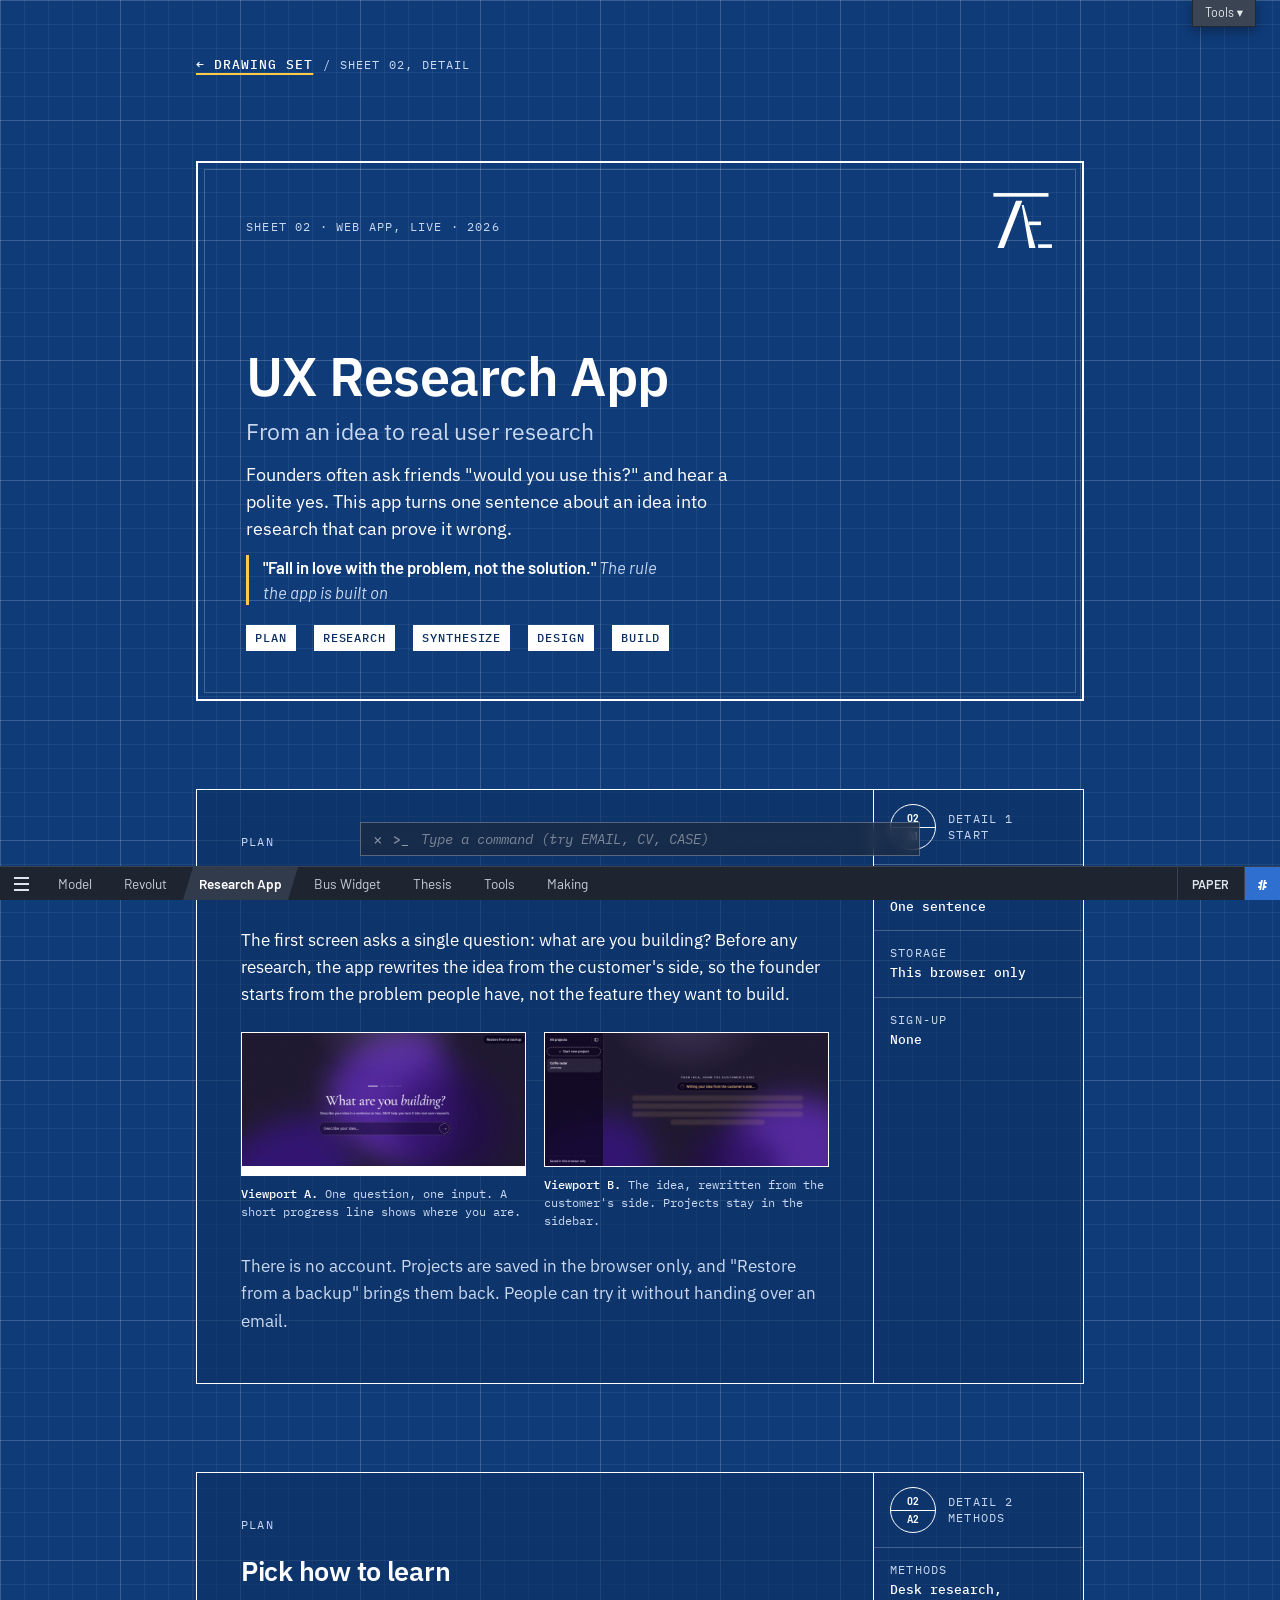
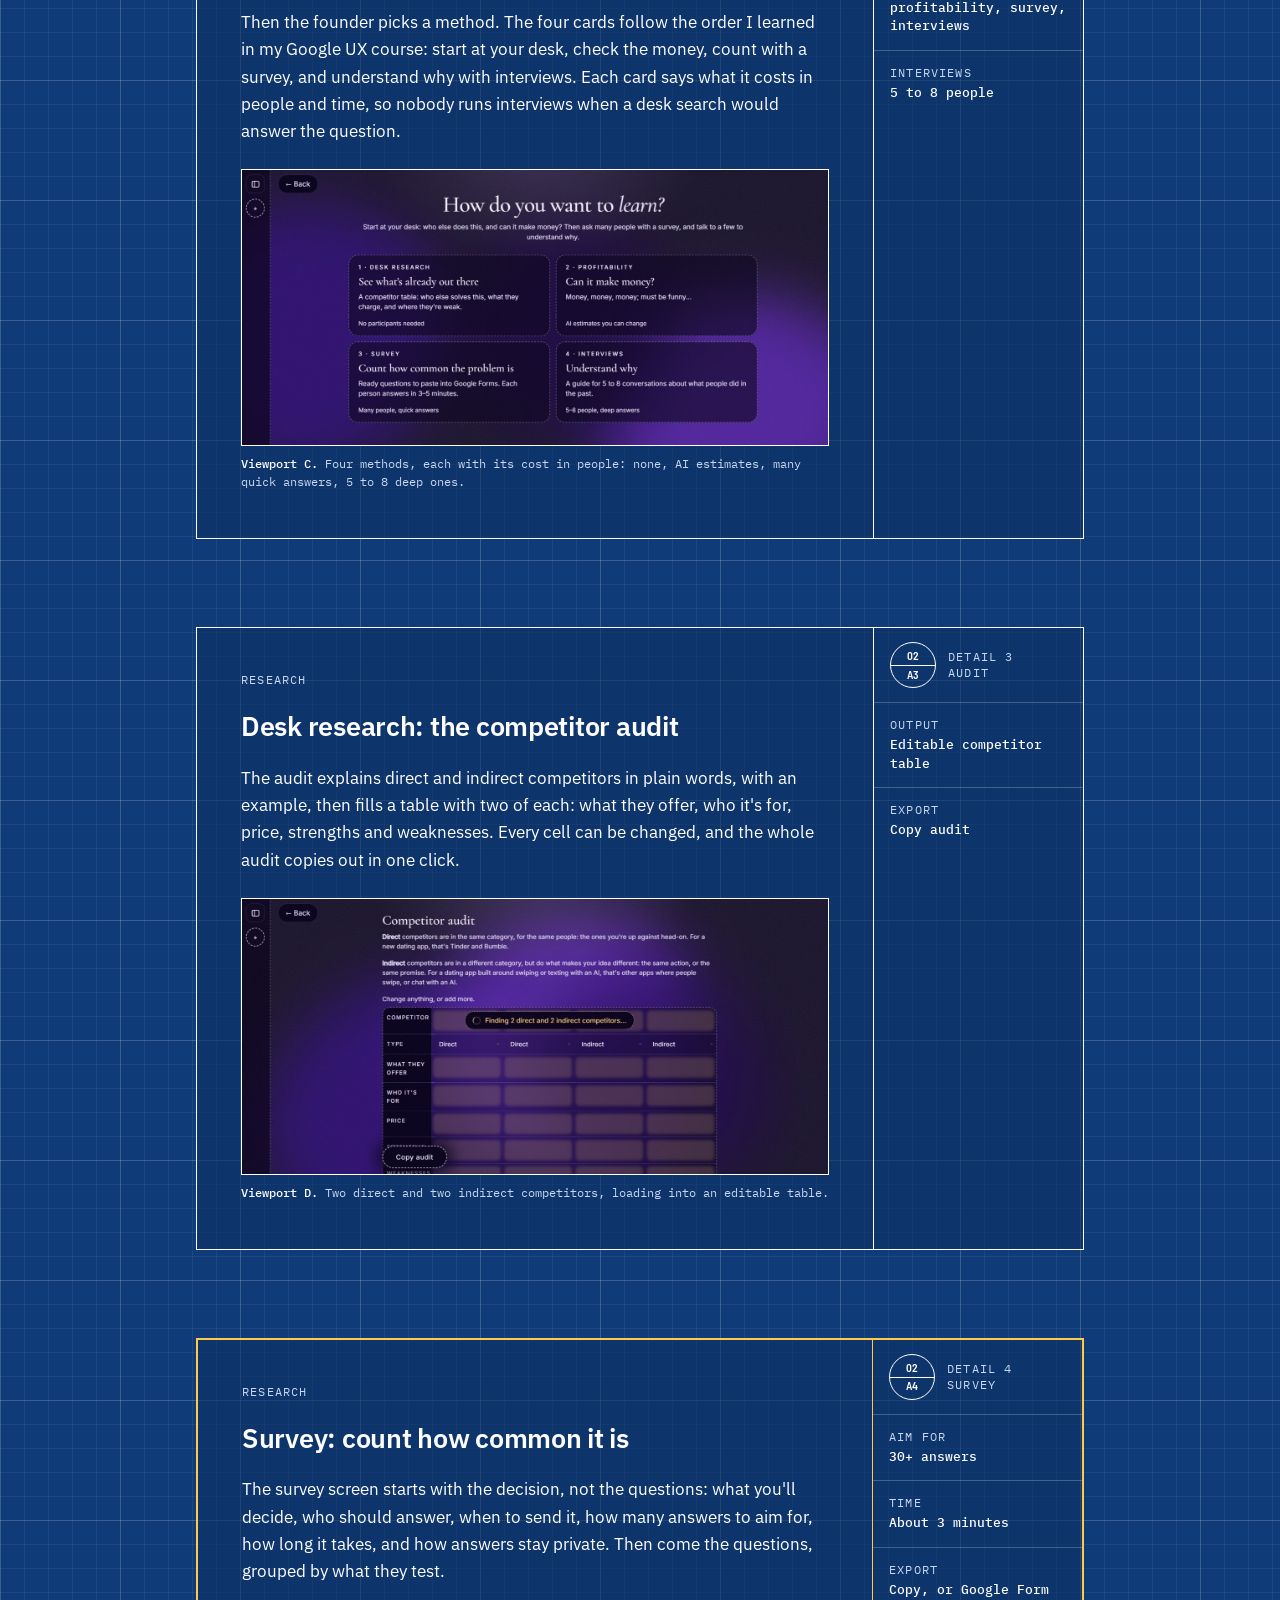
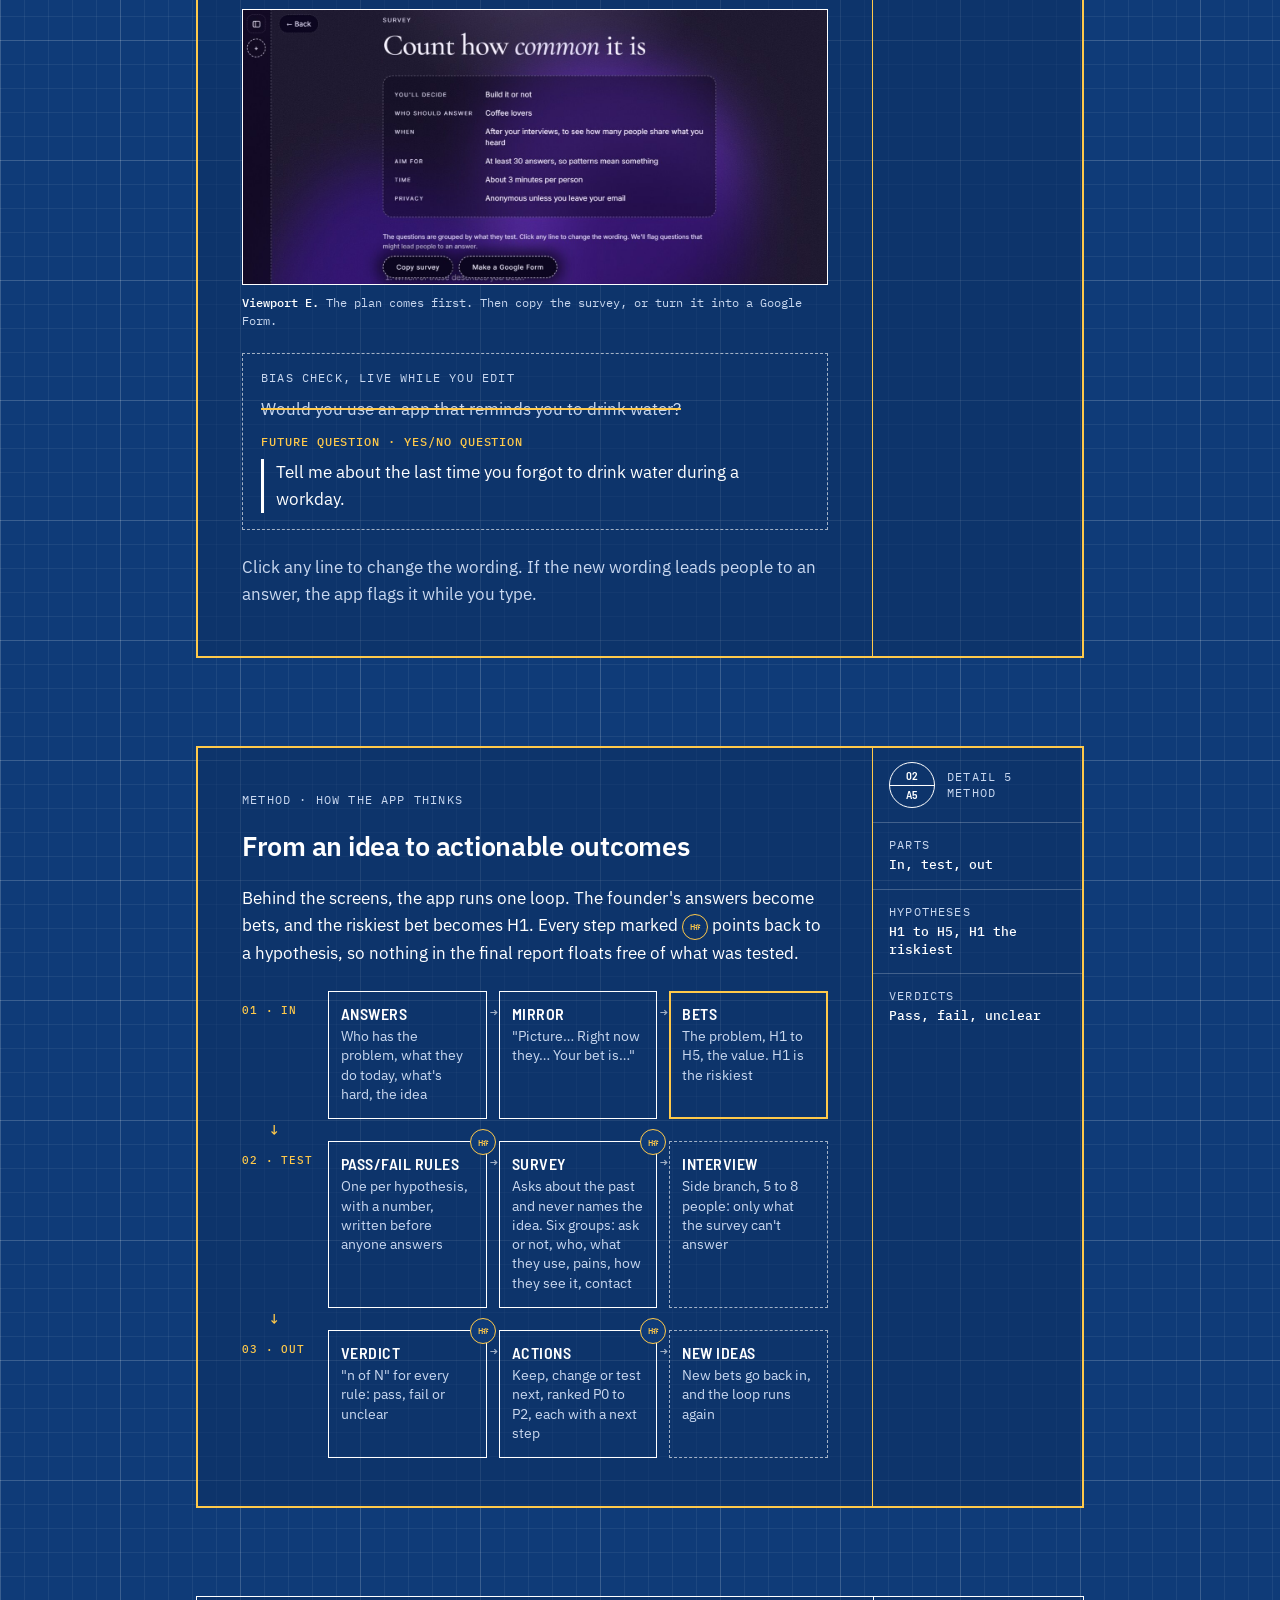
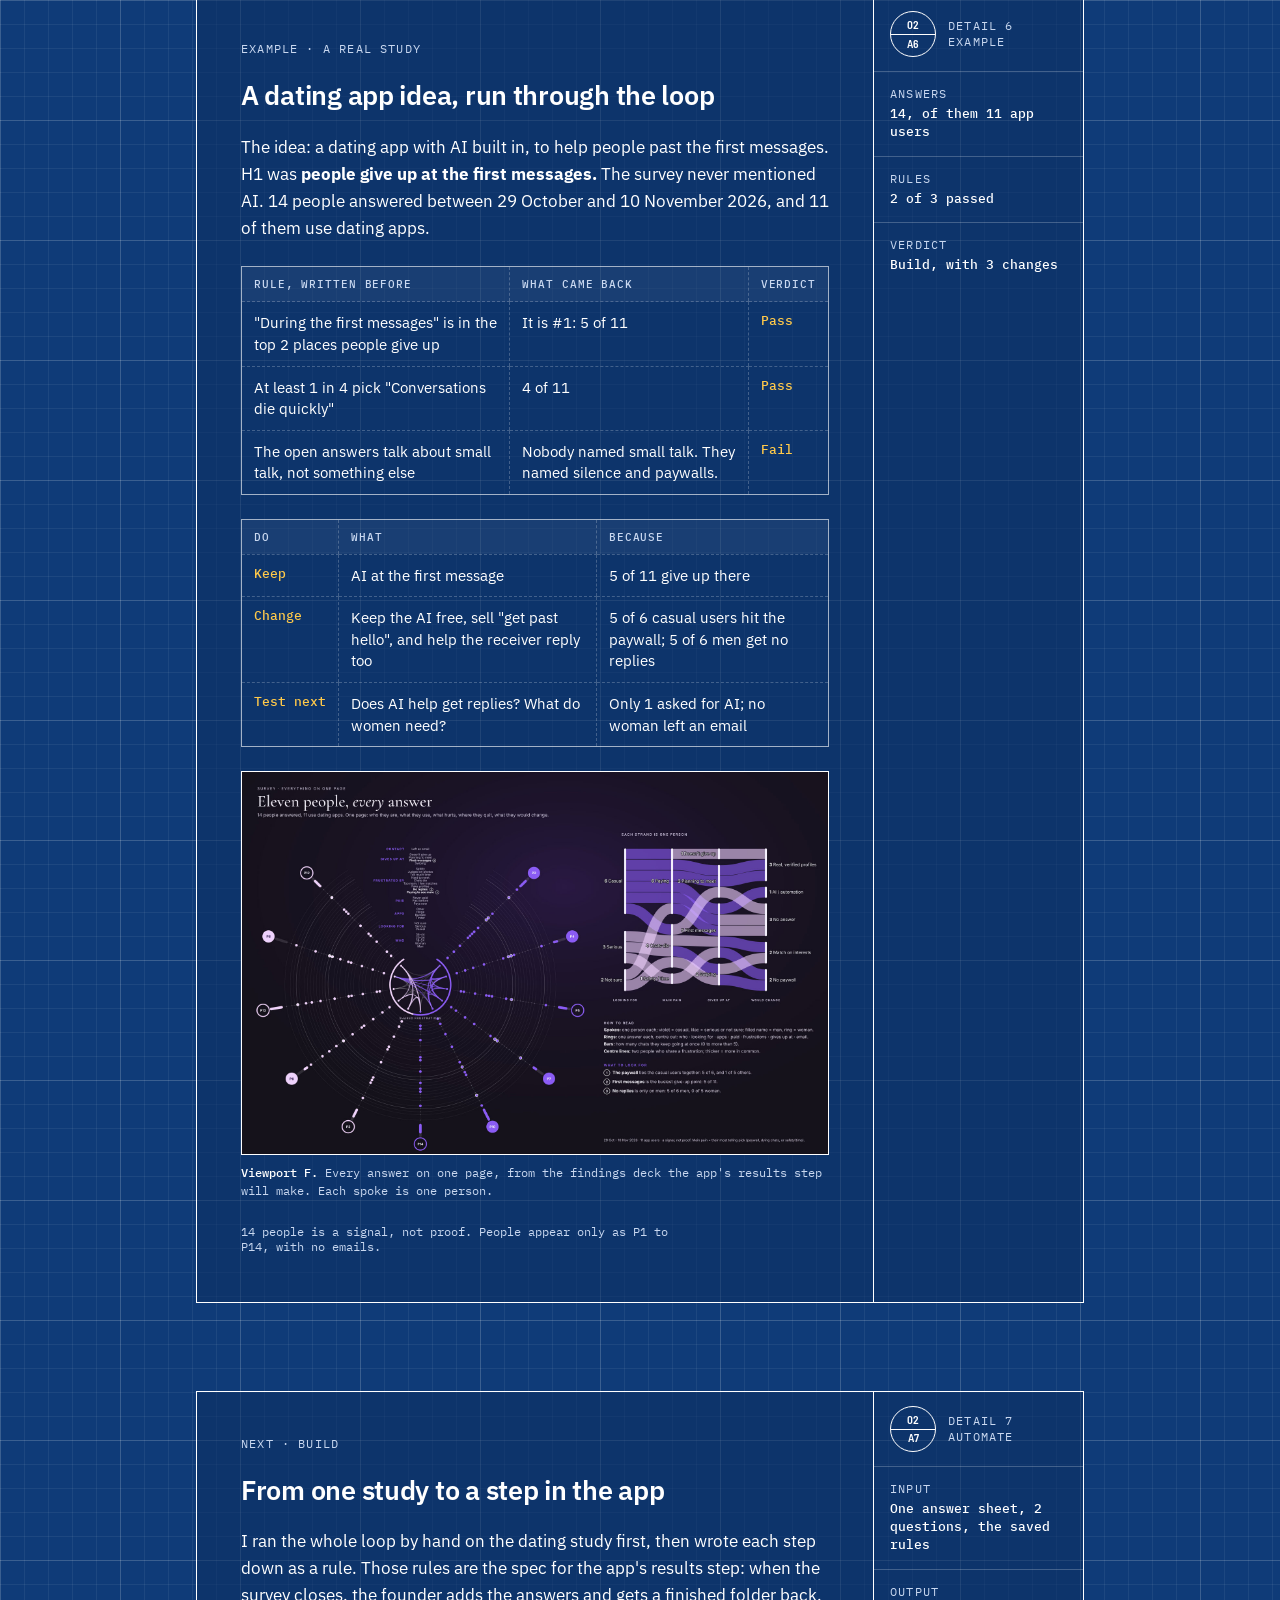
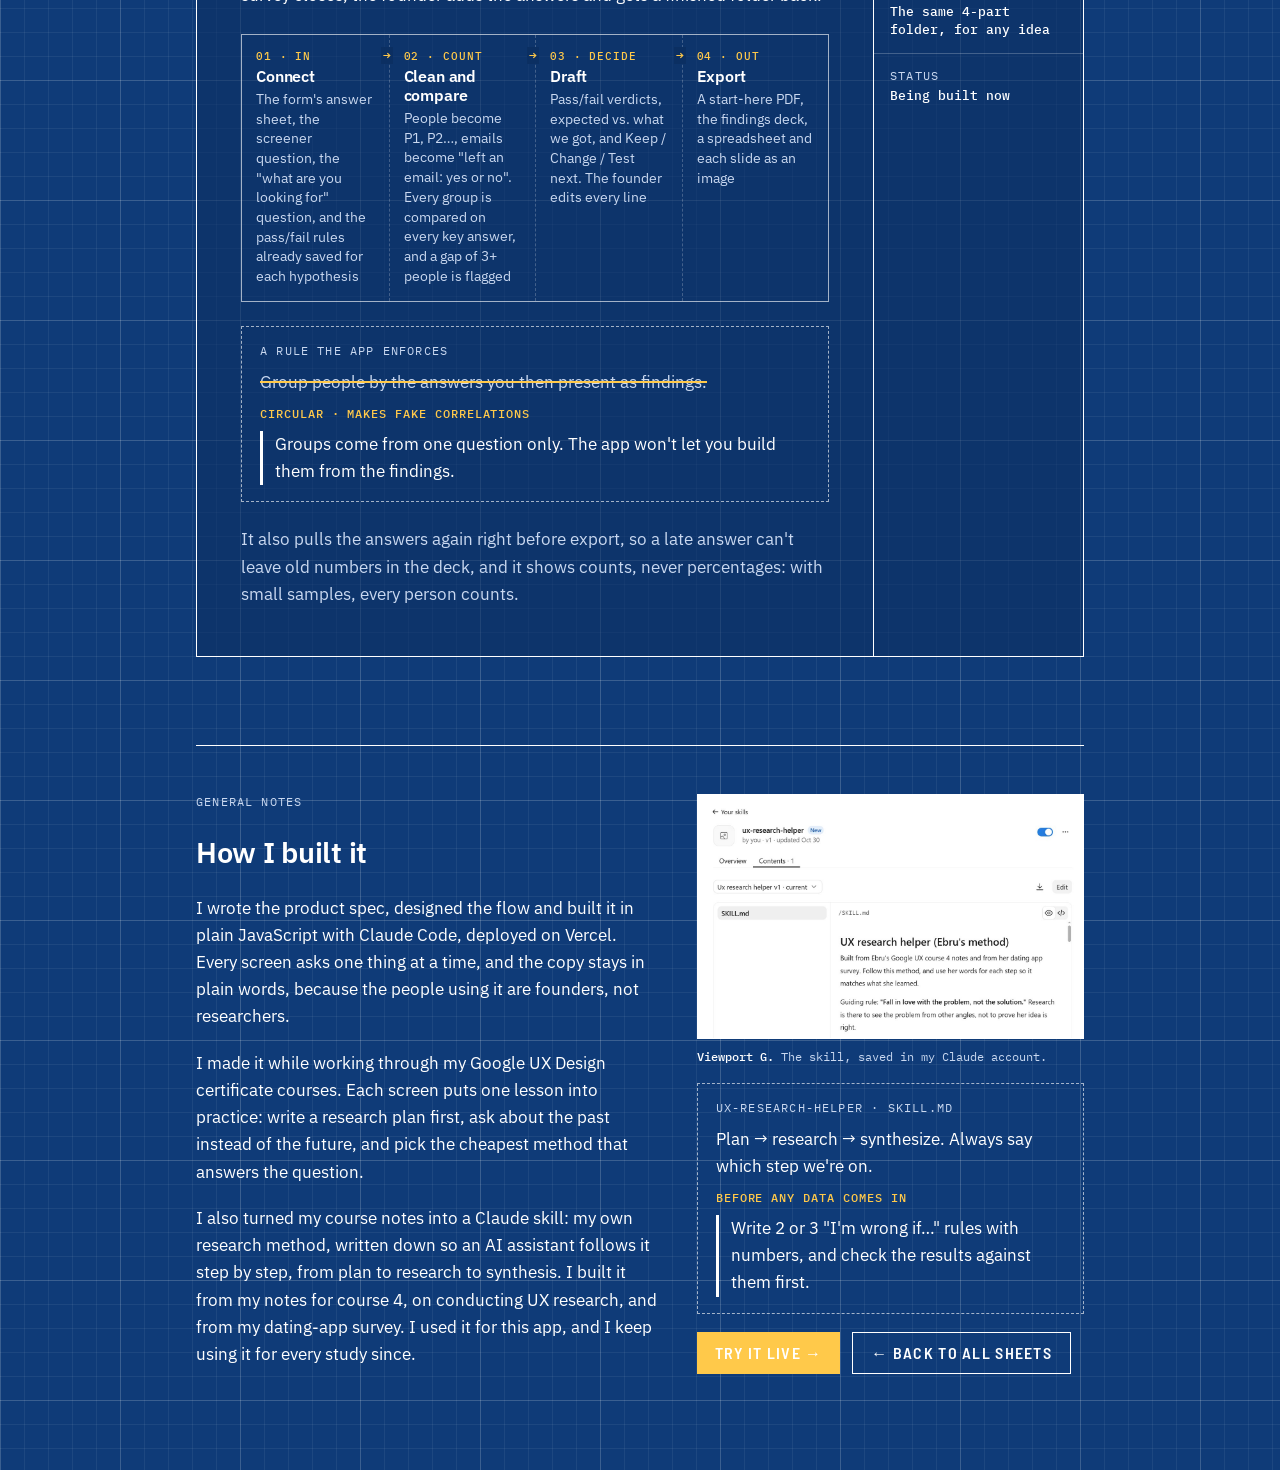
==== commit 85aee69e: "Draw the research loop in the page and use the dating study as the example Co-Authored-By: Claude Op" ====
--- a/app.html
+++ b/app.html
@@ -22,7 +22,7 @@
 <meta name="space" content="app">
 <link rel="preconnect" href="https://fonts.googleapis.com">
 <link rel="stylesheet" href="https://fonts.googleapis.com/css2?family=Barlow+Semi+Condensed:wght@500;600;700&family=Barlow:ital,wght@0,400;0,500;0,600;1,400&family=IBM+Plex+Mono:wght@400;500&family=IBM+Plex+Sans:ital,wght@0,400;0,500;0,600;1,400&display=swap">
-<link rel="stylesheet" href="blueprint.css?v=24">
+<link rel="stylesheet" href="blueprint.css?v=25">
 <style>html,body{margin:0}*{box-sizing:border-box}img{max-width:100%}</style>
   <!-- Vercel Web Analytics: counts visits, no cookies -->
   <script>window.va = window.va || function () { (window.vaq = window.vaq || []).push(arguments); };</script>
@@ -131,16 +131,26 @@
     <div class="sheet-body">
       <p class="ann">Method · how the app thinks</p>
       <h2 id="r1">From an idea to actionable outcomes</h2>
-      <p>Behind the screens, the app runs one loop. The founder's answers become bets, and the riskiest bet becomes H1. Every question, every result and every action points back to a hypothesis, so nothing in the final report floats free of what was tested.</p>
-      <figure>
-        <div class="vp"><img src="img/method-loop.jpg" alt="The research loop in three parts. In: the founder's answers, a mirror of the idea from the customer's side, and the bets: problem, hypotheses H1 to H5, and value. Test: pass/fail rules written before asking, and a survey in six groups from ask or not to contact, with interviews as a side branch. Out: patterns and a pass, fail or unclear verdict, actions ranked P0 to P2, and new ideas that loop back." width="1800" height="797" loading="lazy"></div>
-        <figcaption><b>Viewport F.</b> In, test, out. H# marks every step that points back to a hypothesis.</figcaption>
-      </figure>
-      <ol class="pipeline" aria-label="The rules the loop follows">
-        <li><span class="k">01 · In</span><b>Bet</b><span>Write the problem, then up to five hypotheses. H1 is the one that kills the idea if it's wrong</span></li>
-        <li><span class="k">02 · Before</span><b>Commit</b><span>One pass/fail rule per hypothesis, with a number, written before anyone answers</span></li>
-        <li><span class="k">03 · Test</span><b>Ask</b><span>The survey asks about the past and never names the idea. Interviews take what a survey can't answer</span></li>
-        <li><span class="k">04 · Out</span><b>Decide</b><span>Counts become a verdict per hypothesis, then Keep, Change or Test next, ranked P0 to P2</span></li>
+      <p>Behind the screens, the app runs one loop. The founder's answers become bets, and the riskiest bet becomes H1. Every step marked <span class="lp-hn" title="Points back to a hypothesis">H#</span> points back to a hypothesis, so nothing in the final report floats free of what was tested.</p>
+      <ol class="loop" aria-label="The research loop">
+        <li class="lp-row">
+          <span class="lp-h">01 · In</span>
+          <div class="lp-box"><b>Answers</b><span>Who has the problem, what they do today, what's hard, the idea</span></div>
+          <div class="lp-box"><b>Mirror</b><span>"Picture… Right now they… Your bet is…"</span></div>
+          <div class="lp-box lp-key"><b>Bets</b><span>The problem, H1 to H5, the value. H1 is the riskiest</span></div>
+        </li>
+        <li class="lp-row">
+          <span class="lp-h">02 · Test</span>
+          <div class="lp-box"><span class="lp-hn" title="Points back to a hypothesis">H#</span><b>Pass/fail rules</b><span>One per hypothesis, with a number, written before anyone answers</span></div>
+          <div class="lp-box"><span class="lp-hn" title="Points back to a hypothesis">H#</span><b>Survey</b><span>Asks about the past and never names the idea. Six groups: ask or not, who, what they use, pains, how they see it, contact</span></div>
+          <div class="lp-box lp-opt"><b>Interview</b><span>Side branch, 5 to 8 people: only what the survey can't answer</span></div>
+        </li>
+        <li class="lp-row">
+          <span class="lp-h">03 · Out</span>
+          <div class="lp-box"><span class="lp-hn" title="Points back to a hypothesis">H#</span><b>Verdict</b><span>"n of N" for every rule: pass, fail or unclear</span></div>
+          <div class="lp-box"><span class="lp-hn" title="Points back to a hypothesis">H#</span><b>Actions</b><span>Keep, change or test next, ranked P0 to P2, each with a next step</span></div>
+          <div class="lp-box lp-opt"><b>New ideas</b><span>New bets go back in, and the loop runs again</span></div>
+        </li>
       </ol>
     </div>
     <aside class="titleblock" aria-label="Sheet details">
@@ -153,48 +163,36 @@
 
   <article class="sheet" id="example" aria-labelledby="r2">
     <div class="sheet-body">
-      <p class="ann">Example · a dummy survey</p>
-      <h2 id="r2">One idea, run through the loop</h2>
-      <p>To show the shape of the output, here is the water-reminder idea from the bias check above, run end to end. <b>The answers are made up.</b> Only the structure is real.</p>
-      <div class="check" aria-label="The dummy idea">
-        <p class="ann">Mirror · the idea from the customer's side</p>
-        <p class="q fix">Picture an office worker on a busy day. Right now they notice they're thirsty only when they get a headache. Your bet is: a reminder at the right moment helps them drink before that.</p>
-        <p class="flag">H1 · People forget to drink water on busy workdays</p>
-      </div>
+      <p class="ann">Example · a real study</p>
+      <h2 id="r2">A dating app idea, run through the loop</h2>
+      <p>The idea: a dating app with AI built in, to help people past the first messages. H1 was <b>people give up at the first messages.</b> The survey never mentioned AI. 14 people answered between 29 October and 10 November 2026, and 11 of them use dating apps.</p>
       <div class="sched-wrap"><table class="sched">
-        <thead><tr><th scope="col">Group</th><th scope="col">Example question</th></tr></thead>
+        <thead><tr><th scope="col">Rule, written before</th><th scope="col">What came back</th><th scope="col">Verdict</th></tr></thead>
         <tbody>
-          <tr><td class="k">Ask or not</td><td>Do you work at a desk most days?</td></tr>
-          <tr><td class="k">Who</td><td>How many hours a day are you in meetings?</td></tr>
-          <tr><td class="k">What they use</td><td>What do you do today to remember to drink water?</td></tr>
-          <tr><td class="k">Pains &amp; gains</td><td>Tell me about the last workday you felt you hadn't had enough water.</td></tr>
-          <tr><td class="k">How they see it</td><td>When in the day do you most often forget?</td></tr>
-          <tr><td class="k">Contact</td><td>Can we call you for 15 minutes? Leave an email if yes.</td></tr>
+          <tr><td>"During the first messages" is in the top 2 places people give up</td><td>It is #1: 5 of 11</td><td class="k">Pass</td></tr>
+          <tr><td>At least 1 in 4 pick "Conversations die quickly"</td><td>4 of 11</td><td class="k">Pass</td></tr>
+          <tr><td>The open answers talk about small talk, not something else</td><td>Nobody named small talk. They named silence and paywalls.</td><td class="k">Fail</td></tr>
         </tbody>
       </table></div>
       <div class="sched-wrap"><table class="sched">
-        <thead><tr><th scope="col">Rule, written before</th><th scope="col">Dummy result</th><th scope="col">Verdict</th></tr></thead>
+        <thead><tr><th scope="col">Do</th><th scope="col">What</th><th scope="col">Because</th></tr></thead>
         <tbody>
-          <tr><td>"During meetings" is in the top 2 times people forget</td><td>#1: 9 of 20</td><td class="k">Pass</td></tr>
-          <tr><td>At least 1 in 4 already tried a reminder and dropped it</td><td>3 of 20</td><td class="k">Fail</td></tr>
-          <tr><td>The open answers talk about forgetting, not about the water</td><td>Half talk about not liking tap water</td><td class="k">Unclear</td></tr>
+          <tr><td class="k">Keep</td><td>AI at the first message</td><td>5 of 11 give up there</td></tr>
+          <tr><td class="k">Change</td><td>Keep the AI free, sell "get past hello", and help the receiver reply too</td><td>5 of 6 casual users hit the paywall; 5 of 6 men get no replies</td></tr>
+          <tr><td class="k">Test next</td><td>Does AI help get replies? What do women need?</td><td>Only 1 asked for AI; no woman left an email</td></tr>
         </tbody>
       </table></div>
-      <div class="sched-wrap"><table class="sched">
-        <thead><tr><th scope="col">Do</th><th scope="col">Rank</th><th scope="col">What</th></tr></thead>
-        <tbody>
-          <tr><td class="k">Keep</td><td class="k">P0</td><td>Remind around meetings, where people forget most</td></tr>
-          <tr><td class="k">Change</td><td class="k">P1</td><td>Don't pitch it as "another reminder app": few have even tried one</td></tr>
-          <tr><td class="k">Test next</td><td class="k">P1</td><td>Interview 5 people: is the real problem forgetting, or the water itself?</td></tr>
-        </tbody>
-      </table></div>
-      <p class="note">Dummy data, for illustration only. In the app, the founder edits every line the app drafts.</p>
+      <figure>
+        <div class="vp"><img src="img/dating-onepage.jpg" alt="The whole survey on one page: a radial chart with one spoke per person and one ring per answer, a network of shared frustrations in the centre, and a flow from what people want, to their main pain, to where they give up, to what they would change." width="1800" height="1174" loading="lazy"></div>
+        <figcaption><b>Viewport F.</b> Every answer on one page, from the findings deck the app's results step will make. Each spoke is one person.</figcaption>
+      </figure>
+      <p class="note">14 people is a signal, not proof. People appear only as P1 to P14, with no emails.</p>
     </div>
     <aside class="titleblock" aria-label="Sheet details">
       <div class="no"><span class="bubble"><span class="t">02</span><span class="b">A6</span></span><span class="ann">Detail 6<br>Example</span></div>
-      <div><span class="ann">Idea</span><b>Water reminder for office workers</b></div>
-      <div><span class="ann">Answers</span><b>20, made up</b></div>
-      <div><span class="ann">Verdict</span><b>1 pass, 1 fail, 1 unclear</b></div>
+      <div><span class="ann">Answers</span><b>14, of them 11 app users</b></div>
+      <div><span class="ann">Rules</span><b>2 of 3 passed</b></div>
+      <div><span class="ann">Verdict</span><b>Build, with 3 changes</b></div>
     </aside>
   </article>
 
@@ -202,7 +200,7 @@
     <div class="sheet-body">
       <p class="ann">Next · Build</p>
       <h2 id="r7">From one study to a step in the app</h2>
-      <p>I ran the whole loop by hand on a real survey first, then wrote each step down as a rule. Those rules are the spec for the app's results step: when the survey closes, the founder adds the answers and gets a finished folder back.</p>
+      <p>I ran the whole loop by hand on the dating study first, then wrote each step down as a rule. Those rules are the spec for the app's results step: when the survey closes, the founder adds the answers and gets a finished folder back.</p>
       <ol class="pipeline" aria-label="How the results step works">
         <li><span class="k">01 · In</span><b>Connect</b><span>The form's answer sheet, the screener question, the "what are you looking for" question, and the pass/fail rules already saved for each hypothesis</span></li>
         <li><span class="k">02 · Count</span><b>Clean and compare</b><span>People become P1, P2…, emails become "left an email: yes or no". Every group is compared on every key answer, and a gap of 3+ people is flagged</span></li>
--- a/blueprint.css
+++ b/blueprint.css
@@ -598,3 +598,23 @@
 @media (max-width: 480px) { .sb-tab[href$="#s3"] { display: none; } }
 @media (max-width: 480px) { .sb-tab { padding: 0 4px; font-size: 0.84rem; } }
 @media (max-width: 370px) { .sb-tab { padding: 0 3px; font-size: 0.76rem; } }
+
+/* Research loop, drawn in the page */
+.loop { list-style: none; margin: 0; padding: 0; display: grid; gap: 22px; }
+.lp-row { display: grid; grid-template-columns: 74px repeat(3, minmax(0, 1fr)); gap: 12px; position: relative; }
+.lp-row + .lp-row::before { content: "↓"; position: absolute; top: -21px; left: 28px; color: var(--mark); font: 500 0.9rem var(--mono); }
+.lp-h { font: 500 0.7rem var(--mono); letter-spacing: .08em; text-transform: uppercase; color: var(--mark); padding-top: 12px; }
+.lp-box { position: relative; border: 1.5px solid var(--line); padding: 12px 12px 14px; display: grid; gap: 4px; align-content: start; min-width: 0; }
+.lp-box + .lp-box::before { content: "→"; position: absolute; left: -12px; top: 12px; width: 12px; text-align: center; color: var(--line-soft); font: 500 0.8rem var(--mono); }
+.lp-box b { font: 600 1rem/1.2 var(--display); letter-spacing: .03em; text-transform: uppercase; }
+.lp-box span:last-child { font-size: 0.86rem; line-height: 1.4; color: var(--text-soft); }
+.lp-key { border-color: var(--mark); box-shadow: inset 0 0 0 1px var(--mark); }
+.lp-opt { border-style: dashed; border-color: var(--line-soft); }
+.lp-hn { display: inline-grid; place-items: center; width: 26px; height: 26px; border: 1px solid var(--mark); border-radius: 50%; font: 500 0.58rem var(--mono); color: var(--mark); vertical-align: middle; }
+.lp-box .lp-hn { position: absolute; top: -13px; right: -10px; background: var(--ground); }
+@media (max-width: 760px) {
+  .lp-row { grid-template-columns: 1fr; gap: 14px; }
+  .lp-h { padding-top: 0; }
+  .lp-box + .lp-box::before { content: "↓"; left: 12px; top: -15px; width: auto; }
+  .lp-row + .lp-row::before { left: 0; }
+}
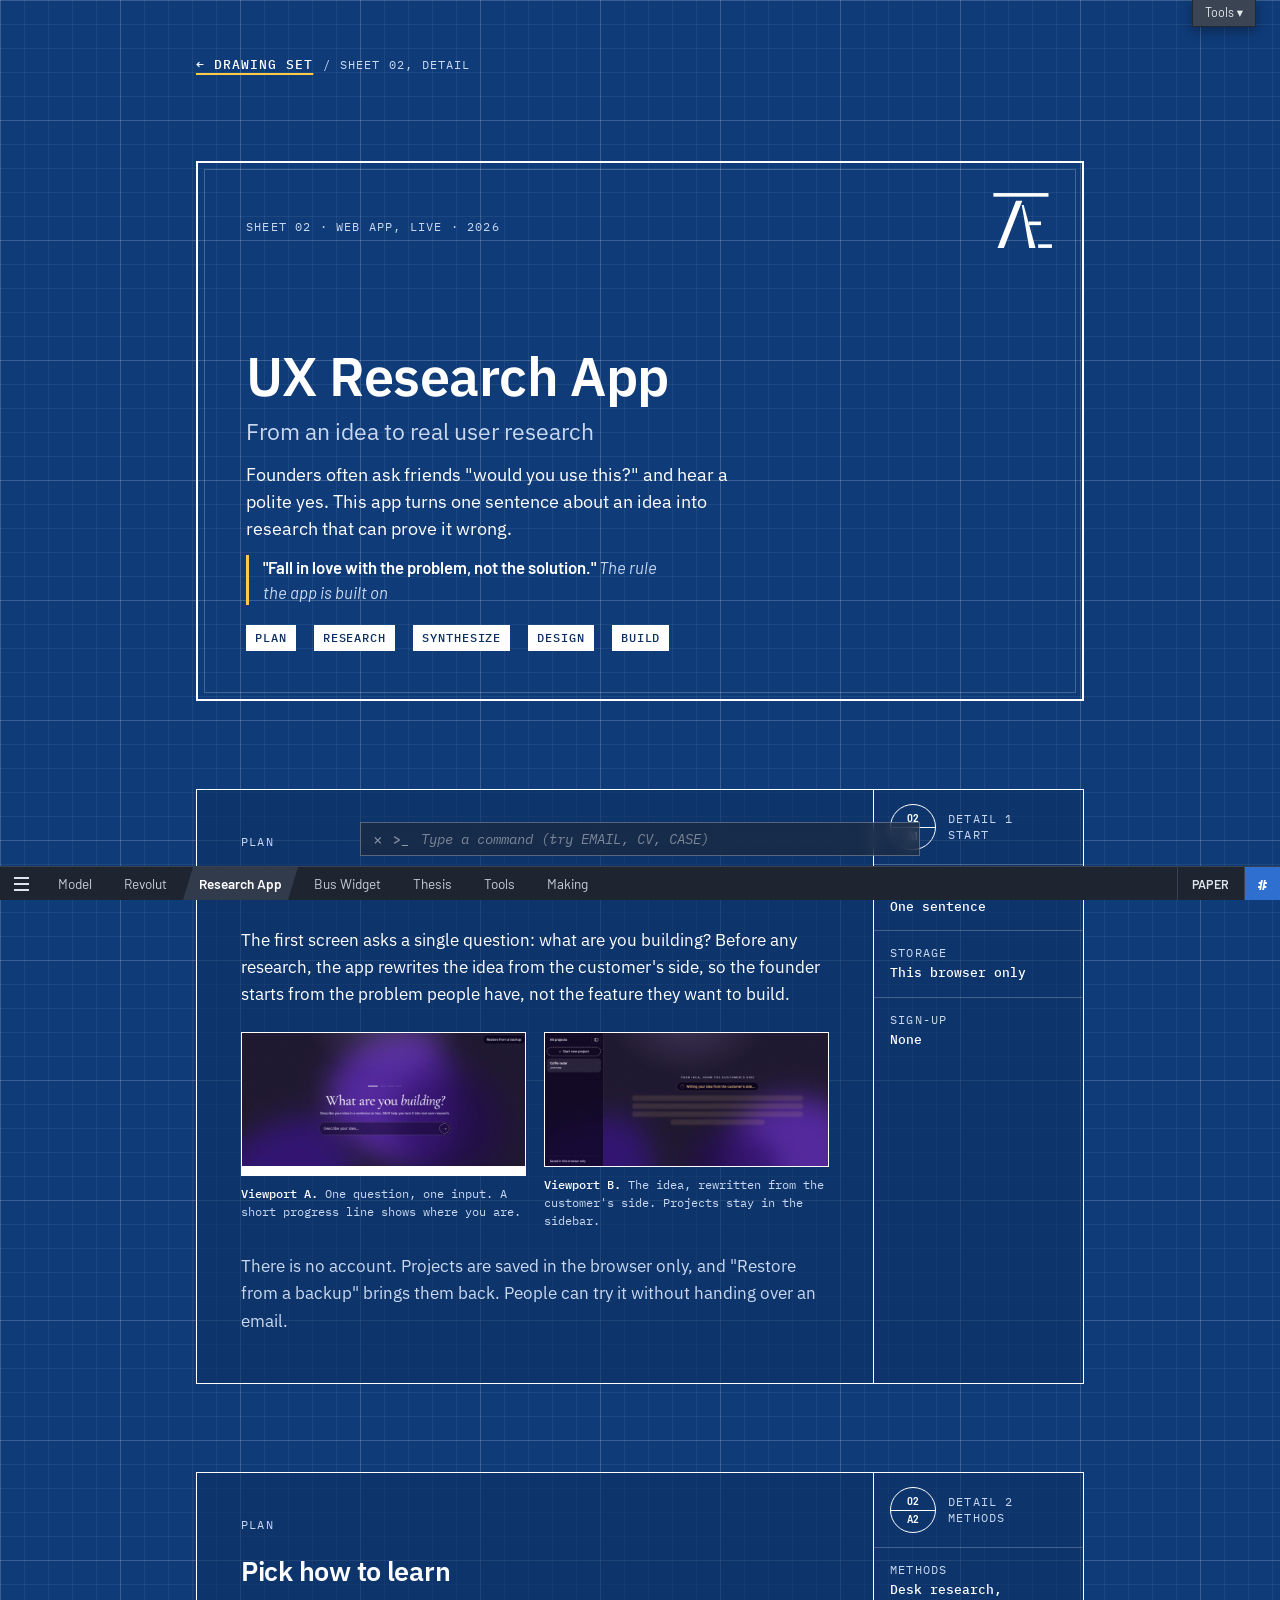
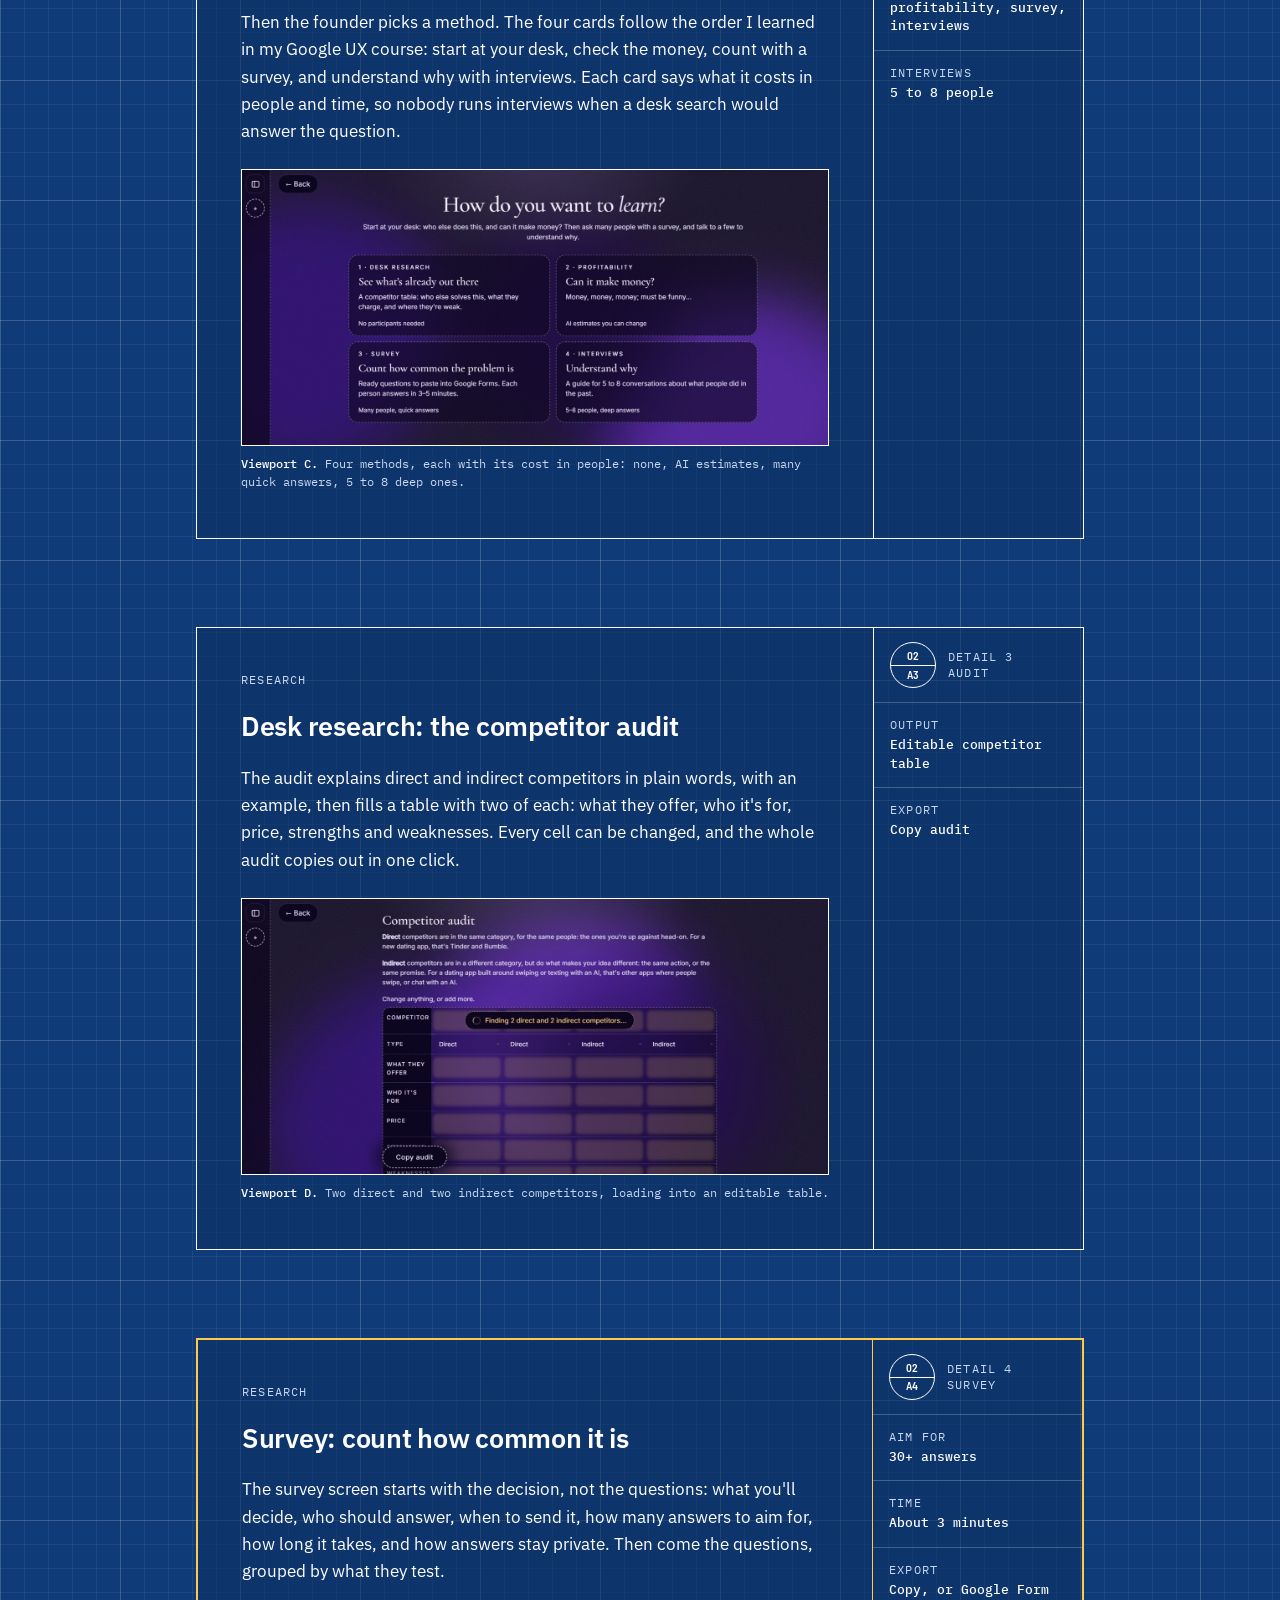
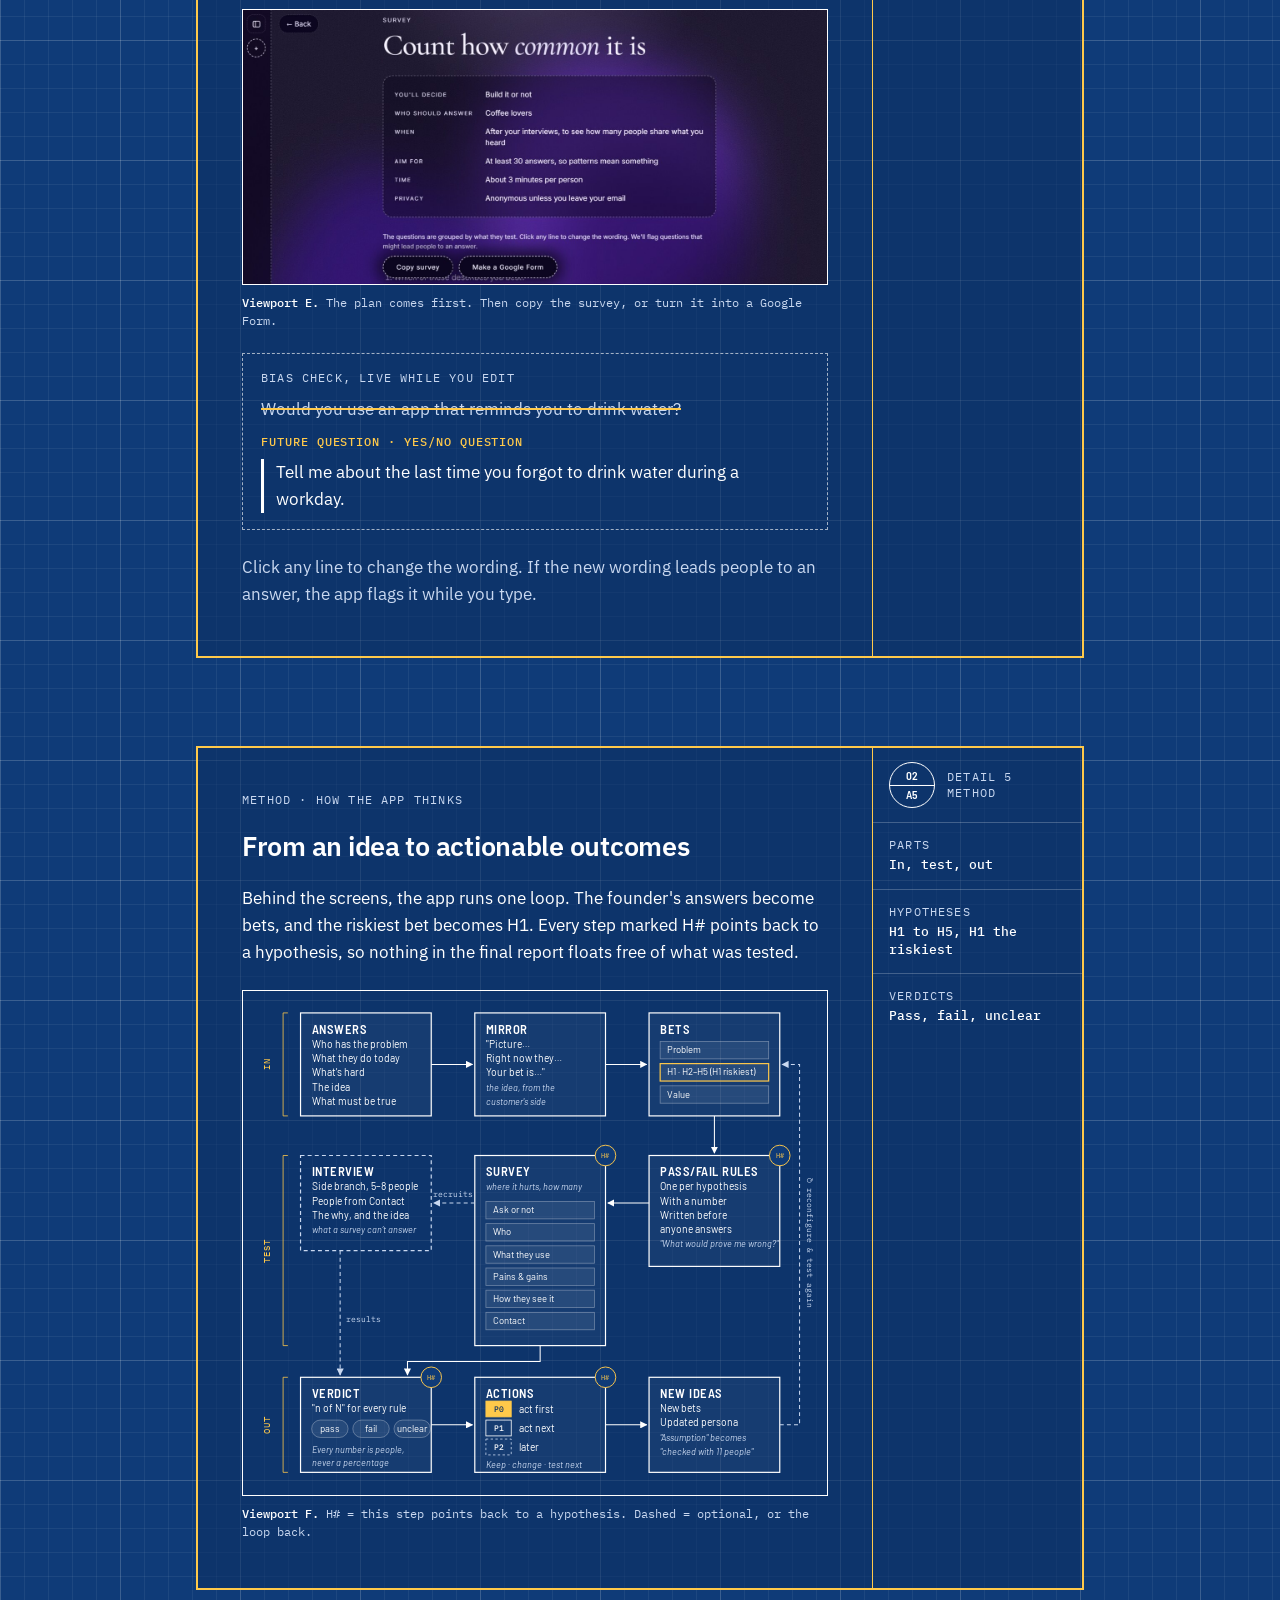
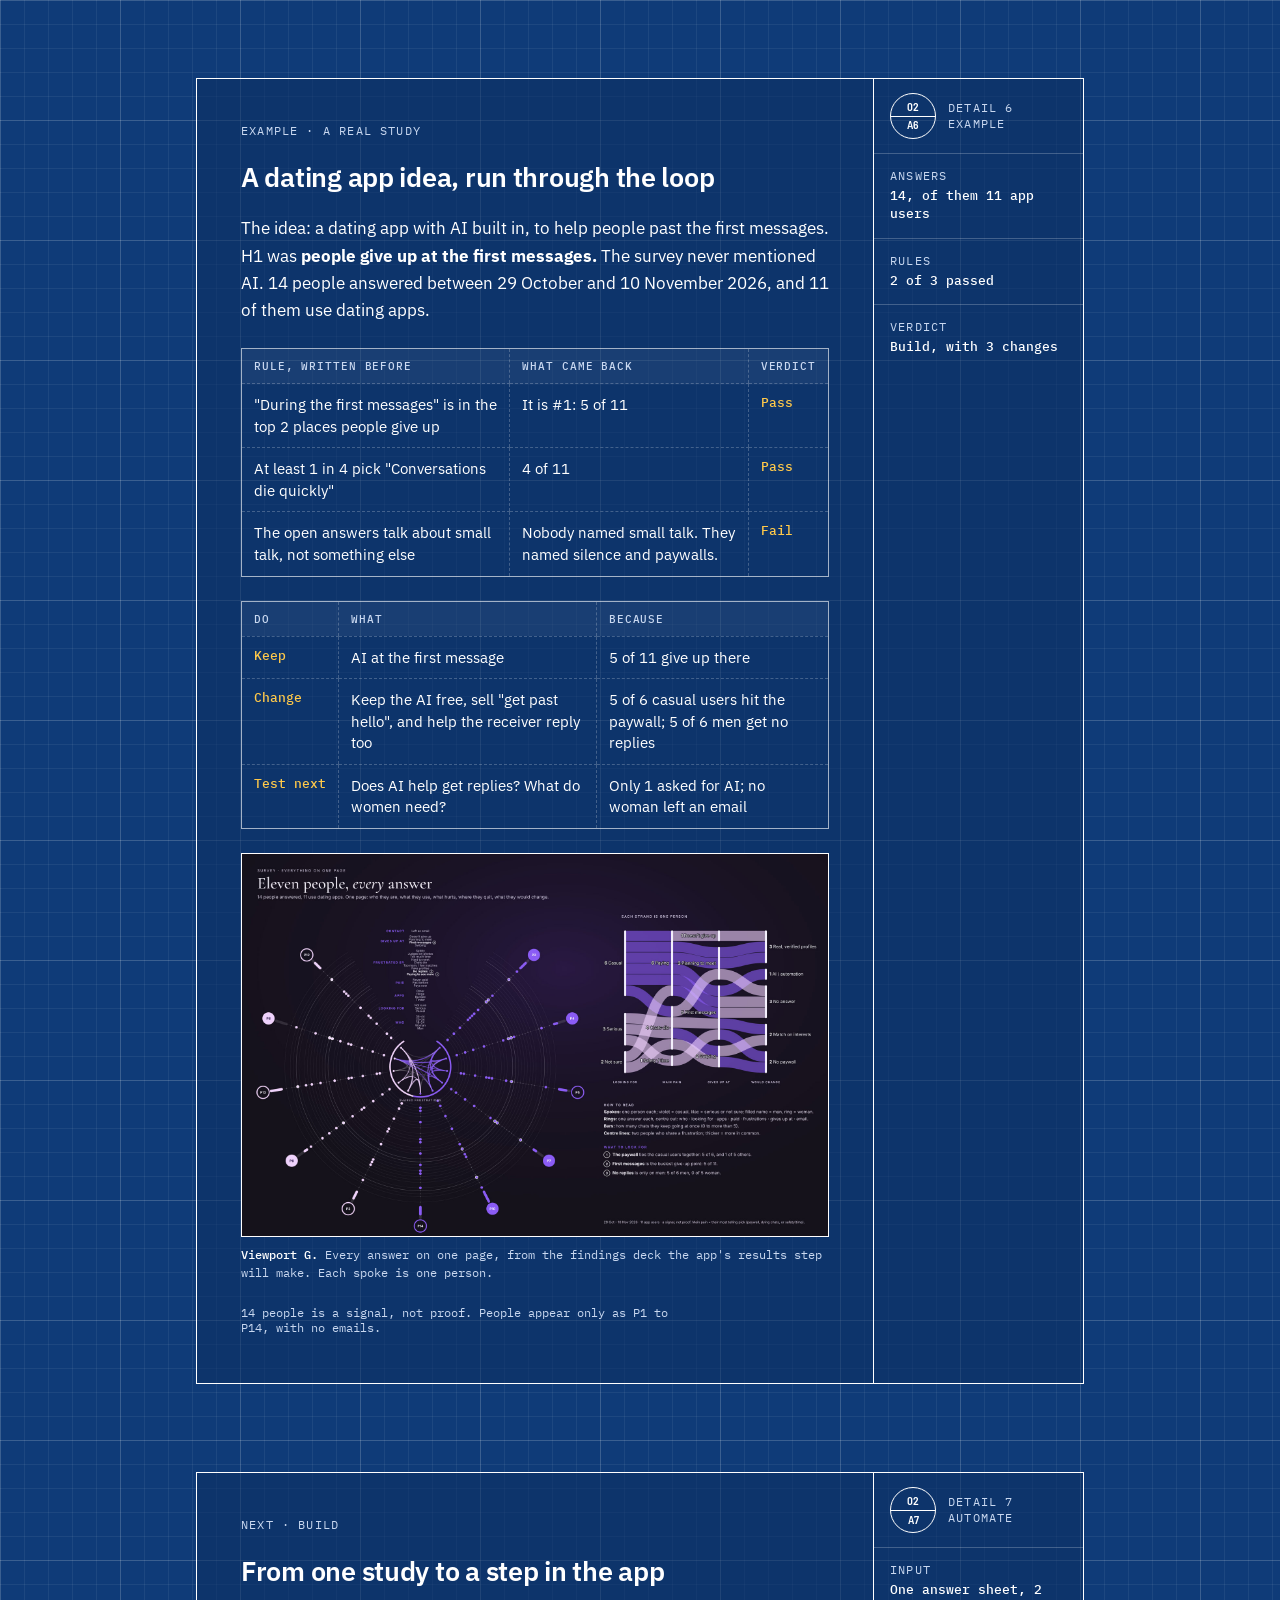
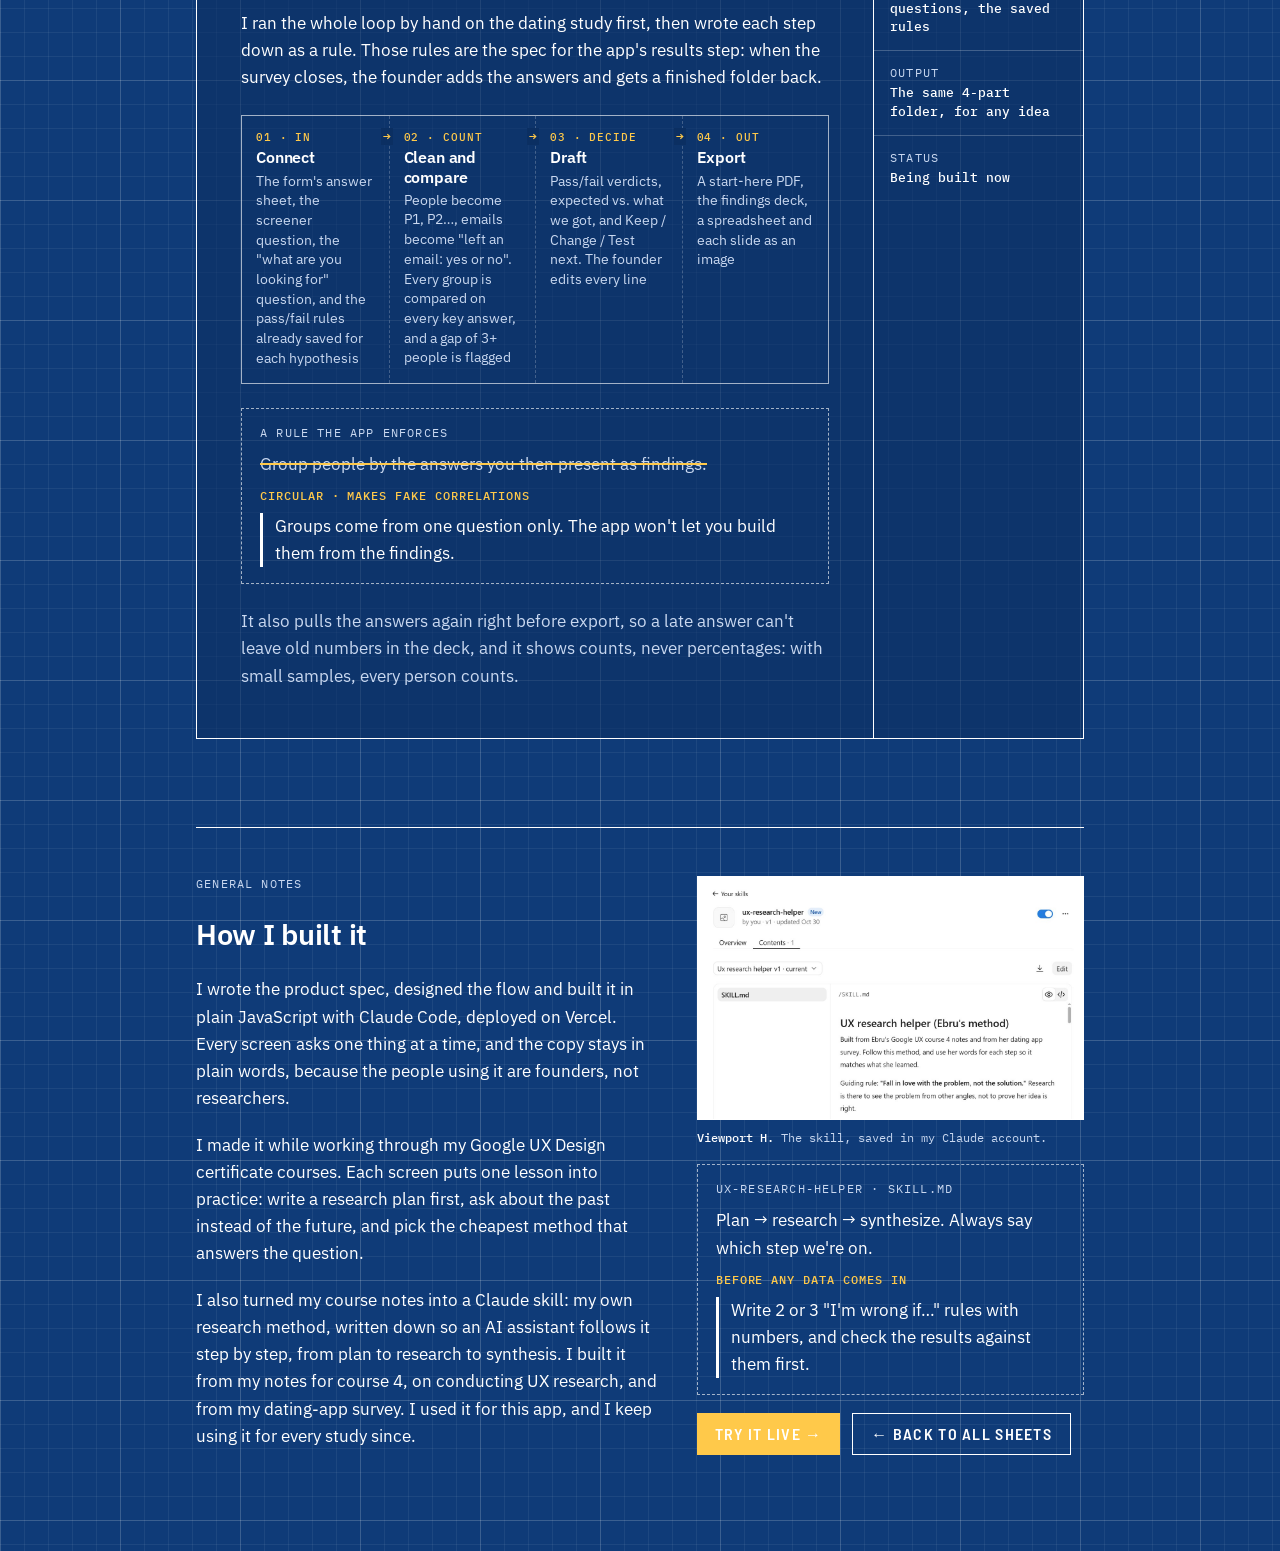
==== commit 83c8fcdf: "Redraw the research loop with all its connections, in the blueprint style Co-Authored-By: Claude Opu" ====
--- a/app.html
+++ b/app.html
@@ -131,27 +131,112 @@
     <div class="sheet-body">
       <p class="ann">Method · how the app thinks</p>
       <h2 id="r1">From an idea to actionable outcomes</h2>
-      <p>Behind the screens, the app runs one loop. The founder's answers become bets, and the riskiest bet becomes H1. Every step marked <span class="lp-hn" title="Points back to a hypothesis">H#</span> points back to a hypothesis, so nothing in the final report floats free of what was tested.</p>
-      <ol class="loop" aria-label="The research loop">
-        <li class="lp-row">
-          <span class="lp-h">01 · In</span>
-          <div class="lp-box"><b>Answers</b><span>Who has the problem, what they do today, what's hard, the idea</span></div>
-          <div class="lp-box"><b>Mirror</b><span>"Picture… Right now they… Your bet is…"</span></div>
-          <div class="lp-box lp-key"><b>Bets</b><span>The problem, H1 to H5, the value. H1 is the riskiest</span></div>
-        </li>
-        <li class="lp-row">
-          <span class="lp-h">02 · Test</span>
-          <div class="lp-box"><span class="lp-hn" title="Points back to a hypothesis">H#</span><b>Pass/fail rules</b><span>One per hypothesis, with a number, written before anyone answers</span></div>
-          <div class="lp-box"><span class="lp-hn" title="Points back to a hypothesis">H#</span><b>Survey</b><span>Asks about the past and never names the idea. Six groups: ask or not, who, what they use, pains, how they see it, contact</span></div>
-          <div class="lp-box lp-opt"><b>Interview</b><span>Side branch, 5 to 8 people: only what the survey can't answer</span></div>
-        </li>
-        <li class="lp-row">
-          <span class="lp-h">03 · Out</span>
-          <div class="lp-box"><span class="lp-hn" title="Points back to a hypothesis">H#</span><b>Verdict</b><span>"n of N" for every rule: pass, fail or unclear</span></div>
-          <div class="lp-box"><span class="lp-hn" title="Points back to a hypothesis">H#</span><b>Actions</b><span>Keep, change or test next, ranked P0 to P2, each with a next step</span></div>
-          <div class="lp-box lp-opt"><b>New ideas</b><span>New bets go back in, and the loop runs again</span></div>
-        </li>
-      </ol>
+      <p>Behind the screens, the app runs one loop. The founder's answers become bets, and the riskiest bet becomes H1. Every step marked H# points back to a hypothesis, so nothing in the final report floats free of what was tested.</p>
+      <figure>
+        <div class="loop-wrap" tabindex="0"><svg class="loop-svg" viewBox="0 0 712 600" role="img" aria-labelledby="loopT"><title id="loopT">The research loop. In: answers, a mirror of the idea from the customer's side, and the bets (problem, H1 to H5 with H1 the riskiest, value). Test: pass/fail rules written before anyone answers, then a survey in six groups; the survey recruits people for an optional interview, whose results feed the verdict. Out: a verdict per rule, actions ranked P0 to P2, and new ideas, which loop back to the bets to reconfigure and test again. Steps marked H# point back to a hypothesis.</title>
+<defs><marker id="ah" viewBox="0 0 10 10" refX="9" refY="5" markerWidth="7" markerHeight="7" orient="auto-start-reverse"><path d="M0 0 L10 5 L0 10 z" fill="#fff"/></marker><marker id="ahd" viewBox="0 0 10 10" refX="9" refY="5" markerWidth="7" markerHeight="7" orient="auto-start-reverse"><path d="M0 0 L10 5 L0 10 z" fill="#c9d8f0"/></marker></defs>
+<path d="M44 10 H38 V140 H44" class="br"/>
+<text x="22" y="75.0" class="stg" transform="rotate(-90 22 75.0)">IN</text>
+<path d="M44 190 H38 V430 H44" class="br"/>
+<text x="22" y="310.0" class="stg" transform="rotate(-90 22 310.0)">TEST</text>
+<path d="M44 470 H38 V590 H44" class="br"/>
+<text x="22" y="530.0" class="stg" transform="rotate(-90 22 530.0)">OUT</text>
+<rect x="60" y="10" width="165" height="130" class="bx"/>
+<text x="74" y="36" class="tt">ANSWERS</text>
+<text x="74" y="54" class="lb">Who has the problem</text>
+<text x="74" y="72" class="lb">What they do today</text>
+<text x="74" y="90" class="lb">What's hard</text>
+<text x="74" y="108" class="lb">The idea</text>
+<text x="74" y="126" class="lb">What must be true</text>
+<rect x="280" y="10" width="165" height="130" class="bx"/>
+<text x="294" y="36" class="tt">MIRROR</text>
+<text x="294" y="54" class="lb">"Picture…</text>
+<text x="294" y="72" class="lb">Right now they…</text>
+<text x="294" y="90" class="lb">Your bet is…"</text>
+<text x="294" y="108" class="sm">the idea, from the</text>
+<text x="294" y="126" class="sm">customer's side</text>
+<rect x="500" y="10" width="165" height="130" class="bx"/>
+<text x="514" y="36" class="tt">BETS</text>
+<rect x="514" y="46" width="137" height="22" class="chip"/>
+<text x="523" y="61" class="ch">Problem</text>
+<rect x="514" y="74" width="137" height="22" class="chip key"/>
+<text x="523" y="89" class="ch">H1 · H2–H5  (H1 riskiest)</text>
+<rect x="514" y="102" width="137" height="22" class="chip"/>
+<text x="523" y="117" class="ch">Value</text>
+<rect x="500" y="190" width="165" height="140" class="bx"/>
+<text x="514" y="216" class="tt">PASS/FAIL RULES</text>
+<text x="514" y="234" class="lb">One per hypothesis</text>
+<text x="514" y="252" class="lb">With a number</text>
+<text x="514" y="270" class="lb">Written before</text>
+<text x="514" y="288" class="lb">anyone answers</text>
+<text x="514" y="306" class="sm">"What would prove me wrong?"</text>
+<circle cx="665" cy="190" r="13" class="hn"/><text x="665" y="193.5" class="hnt">H#</text>
+<rect x="280" y="190" width="165" height="240" class="bx"/>
+<text x="294" y="216" class="tt">SURVEY</text>
+<text x="294" y="234" class="sm">where it hurts, how many</text>
+<circle cx="445" cy="190" r="13" class="hn"/><text x="445" y="193.5" class="hnt">H#</text>
+<rect x="294" y="248" width="137" height="22" class="chip"/>
+<text x="303" y="263" class="ch">Ask or not</text>
+<rect x="294" y="276" width="137" height="22" class="chip"/>
+<text x="303" y="291" class="ch">Who</text>
+<rect x="294" y="304" width="137" height="22" class="chip"/>
+<text x="303" y="319" class="ch">What they use</text>
+<rect x="294" y="332" width="137" height="22" class="chip"/>
+<text x="303" y="347" class="ch">Pains &amp; gains</text>
+<rect x="294" y="360" width="137" height="22" class="chip"/>
+<text x="303" y="375" class="ch">How they see it</text>
+<rect x="294" y="388" width="137" height="22" class="chip"/>
+<text x="303" y="403" class="ch">Contact</text>
+<rect x="60" y="190" width="165" height="120" class="bx dash"/>
+<text x="74" y="216" class="tt">INTERVIEW</text>
+<text x="74" y="234" class="lb">Side branch, 5–8 people</text>
+<text x="74" y="252" class="lb">People from Contact</text>
+<text x="74" y="270" class="lb">The why, and the idea</text>
+<text x="74" y="288" class="sm">what a survey can’t answer</text>
+<rect x="60" y="470" width="165" height="120" class="bx"/>
+<text x="74" y="496" class="tt">VERDICT</text>
+<text x="74" y="514" class="lb">"n of N" for every rule</text>
+<circle cx="225" cy="470" r="13" class="hn"/><text x="225" y="473.5" class="hnt">H#</text>
+<rect x="74" y="524" width="46" height="22" rx="11" class="chip"/>
+<text x="97" y="539" class="ch mid">pass</text>
+<rect x="126" y="524" width="46" height="22" rx="11" class="chip"/>
+<text x="149" y="539" class="ch mid">fail</text>
+<rect x="178" y="524" width="46" height="22" rx="11" class="chip"/>
+<text x="201" y="539" class="ch mid">unclear</text>
+<text x="74" y="566" class="sm">Every number is people,</text>
+<text x="74" y="582" class="sm">never a percentage</text>
+<rect x="280" y="470" width="165" height="120" class="bx"/>
+<text x="294" y="496" class="tt">ACTIONS</text>
+<circle cx="445" cy="470" r="13" class="hn"/><text x="445" y="473.5" class="hnt">H#</text>
+<rect x="294" y="500" width="32" height="20" class="pb p0"/><text x="310" y="514" class="pt mid ink">P0</text>
+<text x="336" y="515" class="lb">act first</text>
+<rect x="294" y="524" width="32" height="20" class="pb"/><text x="310" y="538" class="pt mid">P1</text>
+<text x="336" y="539" class="lb">act next</text>
+<rect x="294" y="548" width="32" height="20" class="pb dash"/><text x="310" y="562" class="pt mid">P2</text>
+<text x="336" y="563" class="lb">later</text>
+<text x="294" y="585" class="sm">Keep · change · test next</text>
+<rect x="500" y="470" width="165" height="120" class="bx"/>
+<text x="514" y="496" class="tt">NEW IDEAS</text>
+<text x="514" y="514" class="lb">New bets</text>
+<text x="514" y="532" class="lb">Updated persona</text>
+<text x="514" y="550" class="sm">"Assumption" becomes</text>
+<text x="514" y="568" class="sm">"checked with 11 people"</text>
+<path d="M225 75 H277" class="ar" marker-end="url(#ah)"/>
+<path d="M445 75 H497" class="ar" marker-end="url(#ah)"/>
+<path d="M582.5 140 V187" class="ar" marker-end="url(#ah)"/>
+<path d="M500 250 H448" class="ar" marker-end="url(#ah)"/>
+<path d="M280 250 H228" class="ar dash" marker-end="url(#ahd)"/>
+<text x="252.5" y="243" class="al mid">recruits</text>
+<path d="M362.5 430 V450 H195 V467" class="ar" marker-end="url(#ah)"/>
+<path d="M110 310 V467" class="ar dash" marker-end="url(#ahd)"/>
+<text x="118" y="400" class="al">results</text>
+<path d="M225 530 H277" class="ar" marker-end="url(#ah)"/>
+<path d="M445 530 H497" class="ar" marker-end="url(#ah)"/>
+<path d="M665 530 H690 V75 H668" class="ar dash" marker-end="url(#ahd)"/>
+<text x="700" y="300" class="al mid" transform="rotate(90 700 300)">↻ reconfigure &amp; test again</text>
+</svg></div>
+        <figcaption><b>Viewport F.</b> H# = this step points back to a hypothesis. Dashed = optional, or the loop back.</figcaption>
+      </figure>
     </div>
     <aside class="titleblock" aria-label="Sheet details">
       <div class="no"><span class="bubble"><span class="t">02</span><span class="b">A5</span></span><span class="ann">Detail 5<br>Method</span></div>
@@ -184,7 +269,7 @@
       </table></div>
       <figure>
         <div class="vp"><img src="img/dating-onepage.jpg" alt="The whole survey on one page: a radial chart with one spoke per person and one ring per answer, a network of shared frustrations in the centre, and a flow from what people want, to their main pain, to where they give up, to what they would change." width="1800" height="1174" loading="lazy"></div>
-        <figcaption><b>Viewport F.</b> Every answer on one page, from the findings deck the app's results step will make. Each spoke is one person.</figcaption>
+        <figcaption><b>Viewport G.</b> Every answer on one page, from the findings deck the app's results step will make. Each spoke is one person.</figcaption>
       </figure>
       <p class="note">14 people is a signal, not proof. People appear only as P1 to P14, with no emails.</p>
     </div>
@@ -234,7 +319,7 @@
     <div style="display:grid;gap:18px;align-content:start">
       <figure>
         <div class="vp"><img src="img/app-skill.jpg" alt="My ux-research-helper skill in Claude: UX research helper, Ebru's method, built from my Google UX course 4 notes and my dating app survey, with the rule Fall in love with the problem, not the solution" width="1204" height="758" loading="lazy"></div>
-        <figcaption><b>Viewport G.</b> The skill, saved in my Claude account.</figcaption>
+        <figcaption><b>Viewport H.</b> The skill, saved in my Claude account.</figcaption>
       </figure>
       <div class="check" aria-label="Excerpt from my research skill">
         <p class="ann">ux-research-helper · SKILL.md</p>
--- a/blueprint.css
+++ b/blueprint.css
@@ -600,21 +600,29 @@
 @media (max-width: 370px) { .sb-tab { padding: 0 3px; font-size: 0.76rem; } }
 
 /* Research loop, drawn in the page */
-.loop { list-style: none; margin: 0; padding: 0; display: grid; gap: 22px; }
-.lp-row { display: grid; grid-template-columns: 74px repeat(3, minmax(0, 1fr)); gap: 12px; position: relative; }
-.lp-row + .lp-row::before { content: "↓"; position: absolute; top: -21px; left: 28px; color: var(--mark); font: 500 0.9rem var(--mono); }
-.lp-h { font: 500 0.7rem var(--mono); letter-spacing: .08em; text-transform: uppercase; color: var(--mark); padding-top: 12px; }
-.lp-box { position: relative; border: 1.5px solid var(--line); padding: 12px 12px 14px; display: grid; gap: 4px; align-content: start; min-width: 0; }
-.lp-box + .lp-box::before { content: "→"; position: absolute; left: -12px; top: 12px; width: 12px; text-align: center; color: var(--line-soft); font: 500 0.8rem var(--mono); }
-.lp-box b { font: 600 1rem/1.2 var(--display); letter-spacing: .03em; text-transform: uppercase; }
-.lp-box span:last-child { font-size: 0.86rem; line-height: 1.4; color: var(--text-soft); }
-.lp-key { border-color: var(--mark); box-shadow: inset 0 0 0 1px var(--mark); }
-.lp-opt { border-style: dashed; border-color: var(--line-soft); }
-.lp-hn { display: inline-grid; place-items: center; width: 26px; height: 26px; border: 1px solid var(--mark); border-radius: 50%; font: 500 0.58rem var(--mono); color: var(--mark); vertical-align: middle; }
-.lp-box .lp-hn { position: absolute; top: -13px; right: -10px; background: var(--ground); }
-@media (max-width: 760px) {
-  .lp-row { grid-template-columns: 1fr; gap: 14px; }
-  .lp-h { padding-top: 0; }
-  .lp-box + .lp-box::before { content: "↓"; left: 12px; top: -15px; width: auto; }
-  .lp-row + .lp-row::before { left: 0; }
-}
+.loop-wrap { overflow-x: auto; border: 1.5px solid var(--line); padding: 14px 10px; outline: none; }
+.loop-wrap:focus-visible { border-color: var(--mark); }
+.loop-svg { display: block; width: 100%; height: auto; }
+@media (max-width: 640px) { .loop-svg { min-width: 600px; } }
+.loop-svg text { fill: #fff; font: 400 13px var(--body); }
+.loop-svg .tt { font: 600 16px var(--display); letter-spacing: .04em; }
+.loop-svg .sm { fill: var(--text-soft); font-size: 11.5px; font-style: italic; }
+.loop-svg .ch { font-size: 12px; }
+.loop-svg .stg, .loop-svg .al, .loop-svg .hnt, .loop-svg .pt { font-family: var(--mono); }
+.loop-svg .stg { fill: var(--mark); font-size: 11px; letter-spacing: .12em; text-anchor: middle; }
+.loop-svg .al { fill: var(--text-soft); font-size: 10px; }
+.loop-svg .mid { text-anchor: middle; }
+.loop-svg .bx { fill: rgba(255,255,255,0.04); stroke: #fff; stroke-width: 1.5; }
+.loop-svg .bx.dash { stroke: var(--text-soft); stroke-dasharray: 5 4; fill: none; }
+.loop-svg .chip { fill: rgba(255,255,255,0.07); stroke: rgba(255,255,255,0.35); }
+.loop-svg .chip.key { stroke: var(--mark); stroke-width: 1.5; }
+.loop-svg .hn { fill: var(--ground); stroke: var(--mark); stroke-width: 1.2; }
+.loop-svg .hnt { fill: var(--mark); font-size: 9px; text-anchor: middle; }
+.loop-svg .pb { fill: none; stroke: #fff; }
+.loop-svg .pb.p0 { fill: var(--mark); stroke: var(--mark); }
+.loop-svg .pb.dash { stroke-dasharray: 3 3; stroke: var(--text-soft); }
+.loop-svg .pt { font-size: 10.5px; font-weight: 500; }
+.loop-svg .pt.ink { fill: var(--mark-ink); }
+.loop-svg .ar { fill: none; stroke: #fff; stroke-width: 1.3; }
+.loop-svg .ar.dash { stroke: var(--text-soft); stroke-dasharray: 5 4; }
+.loop-svg .br { fill: none; stroke: var(--mark); }
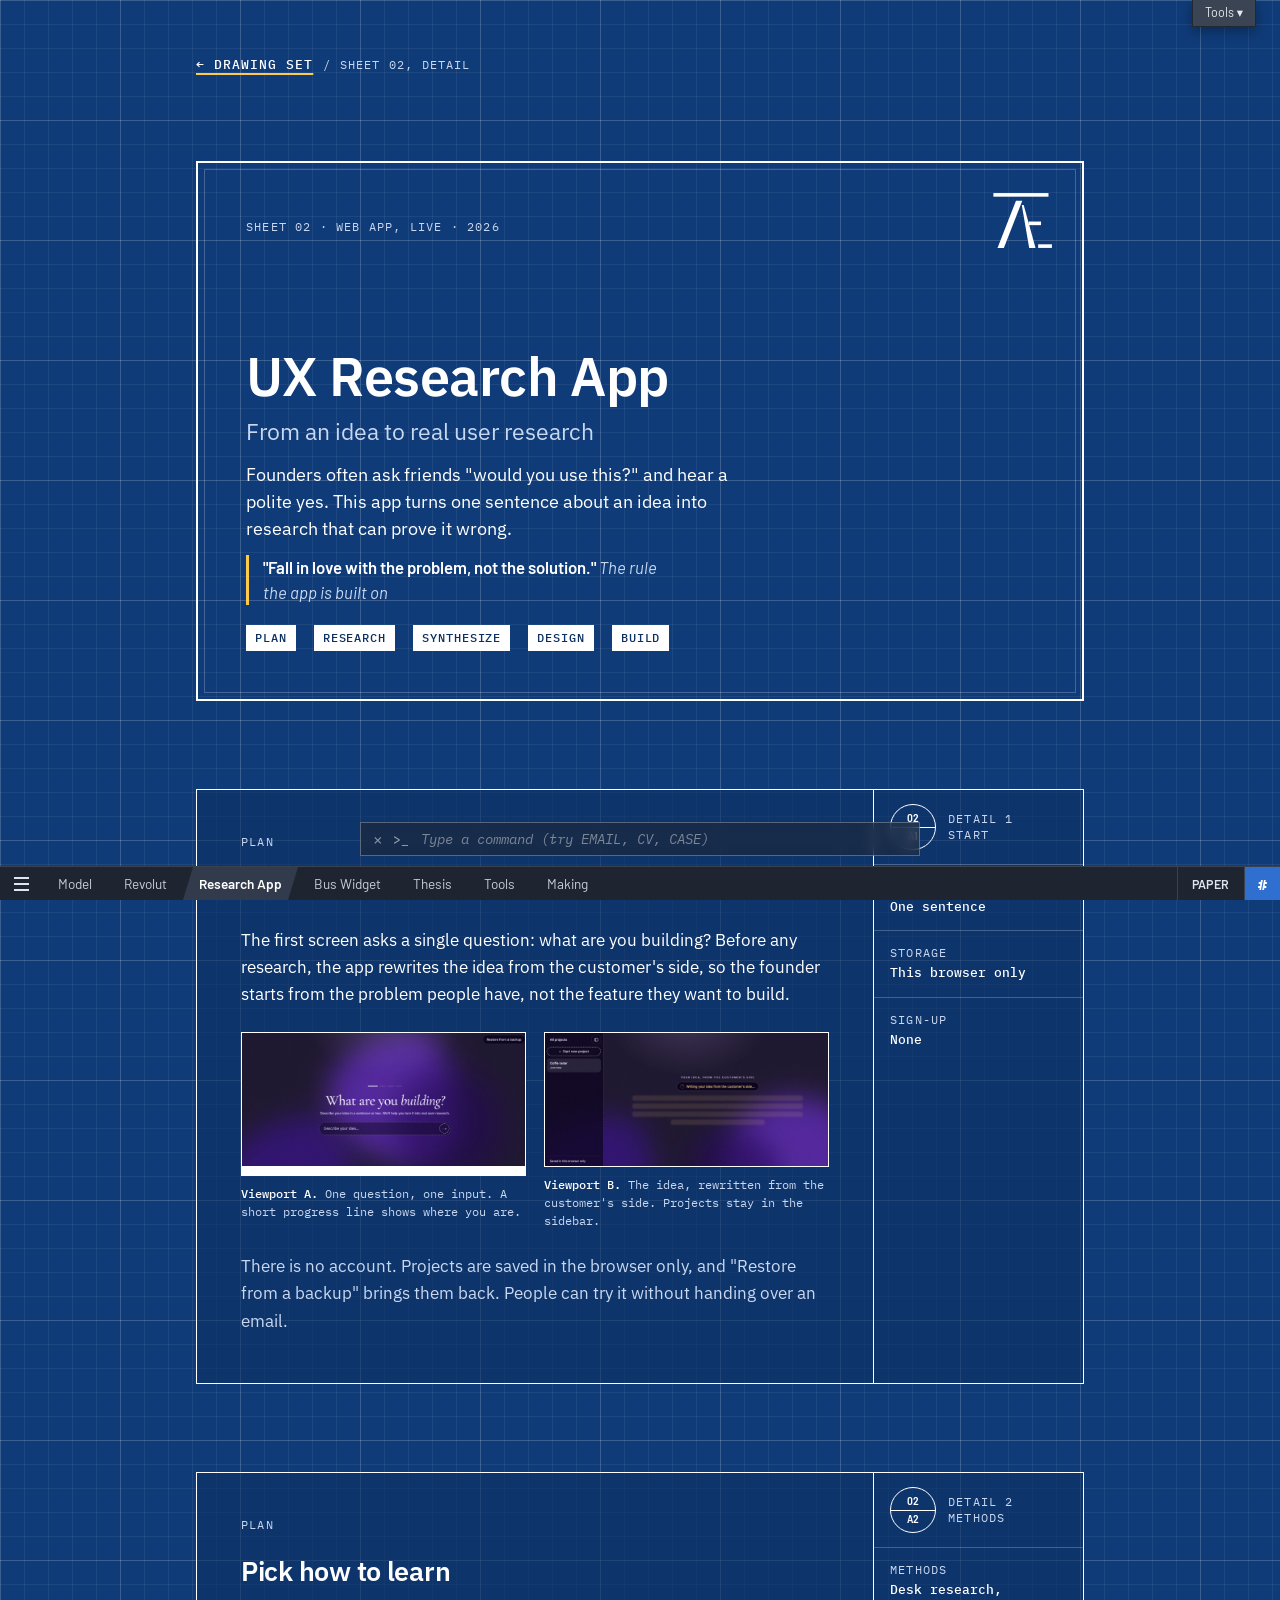
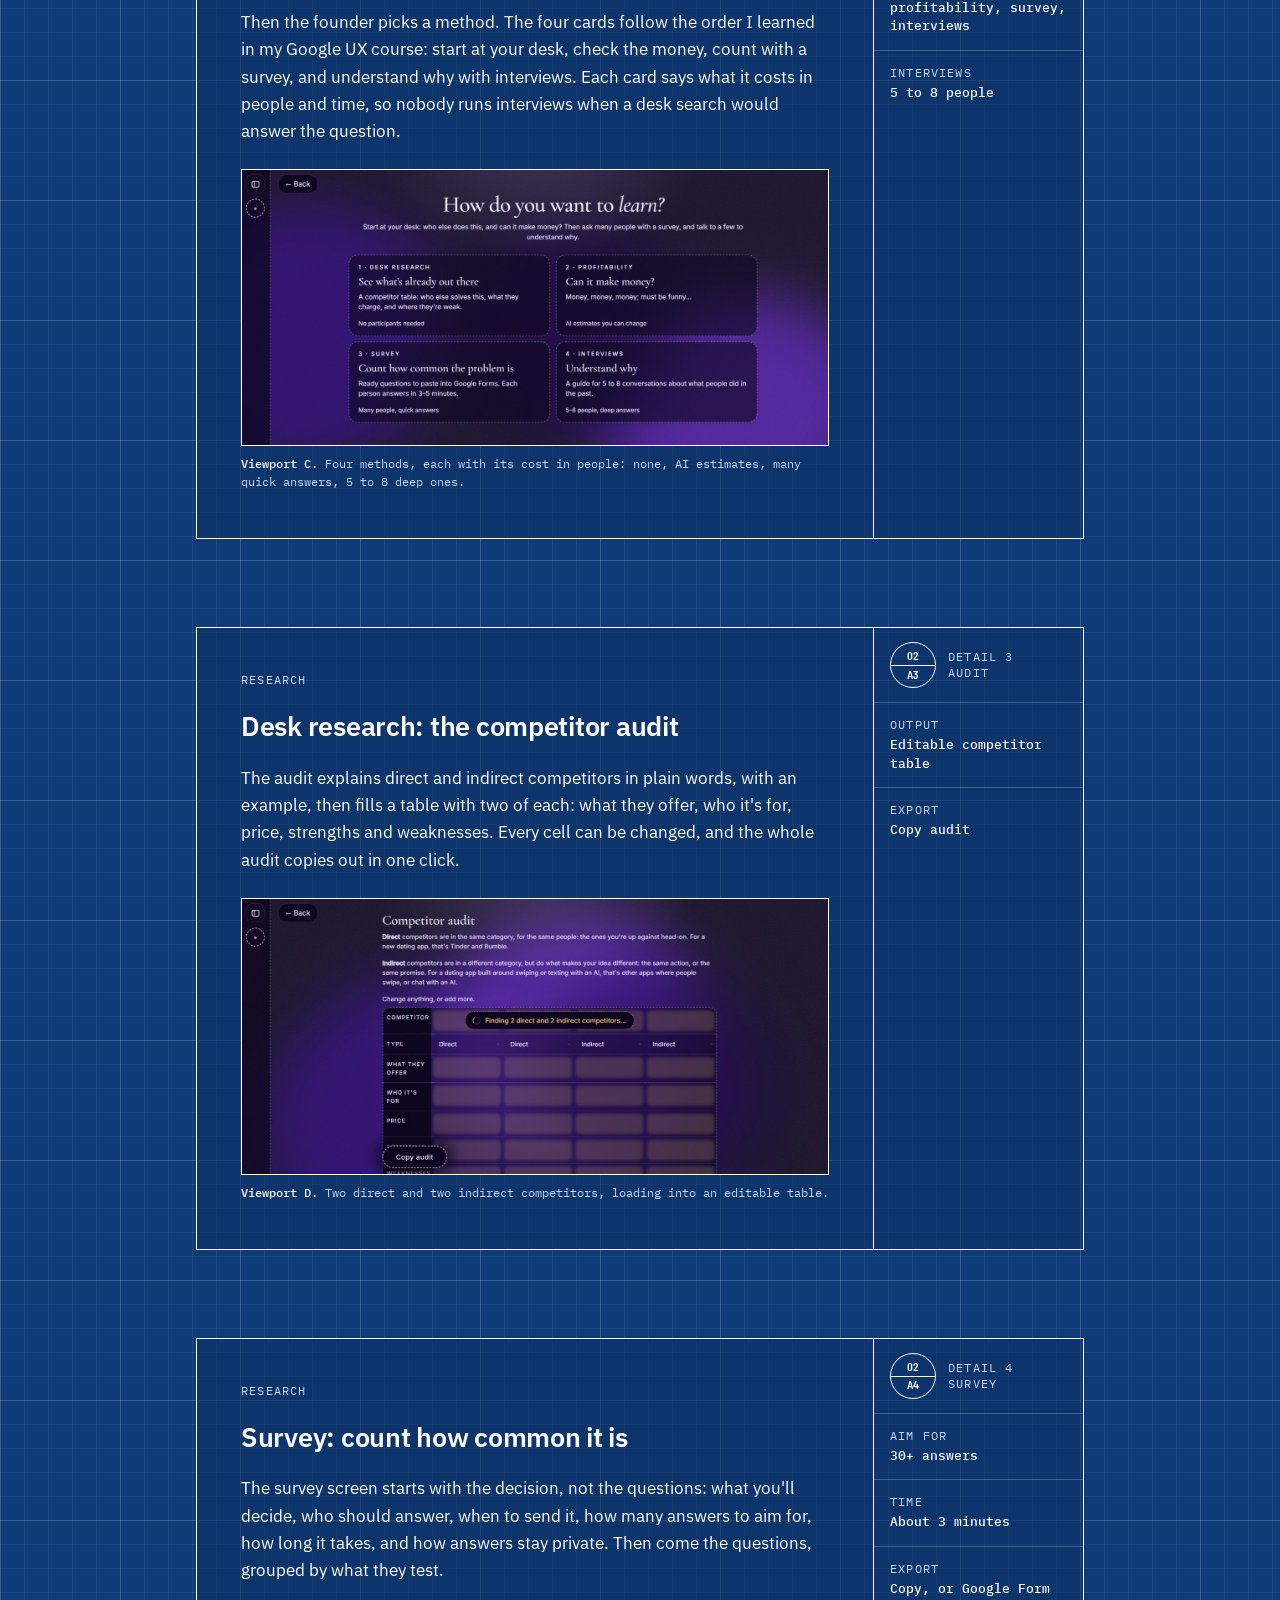
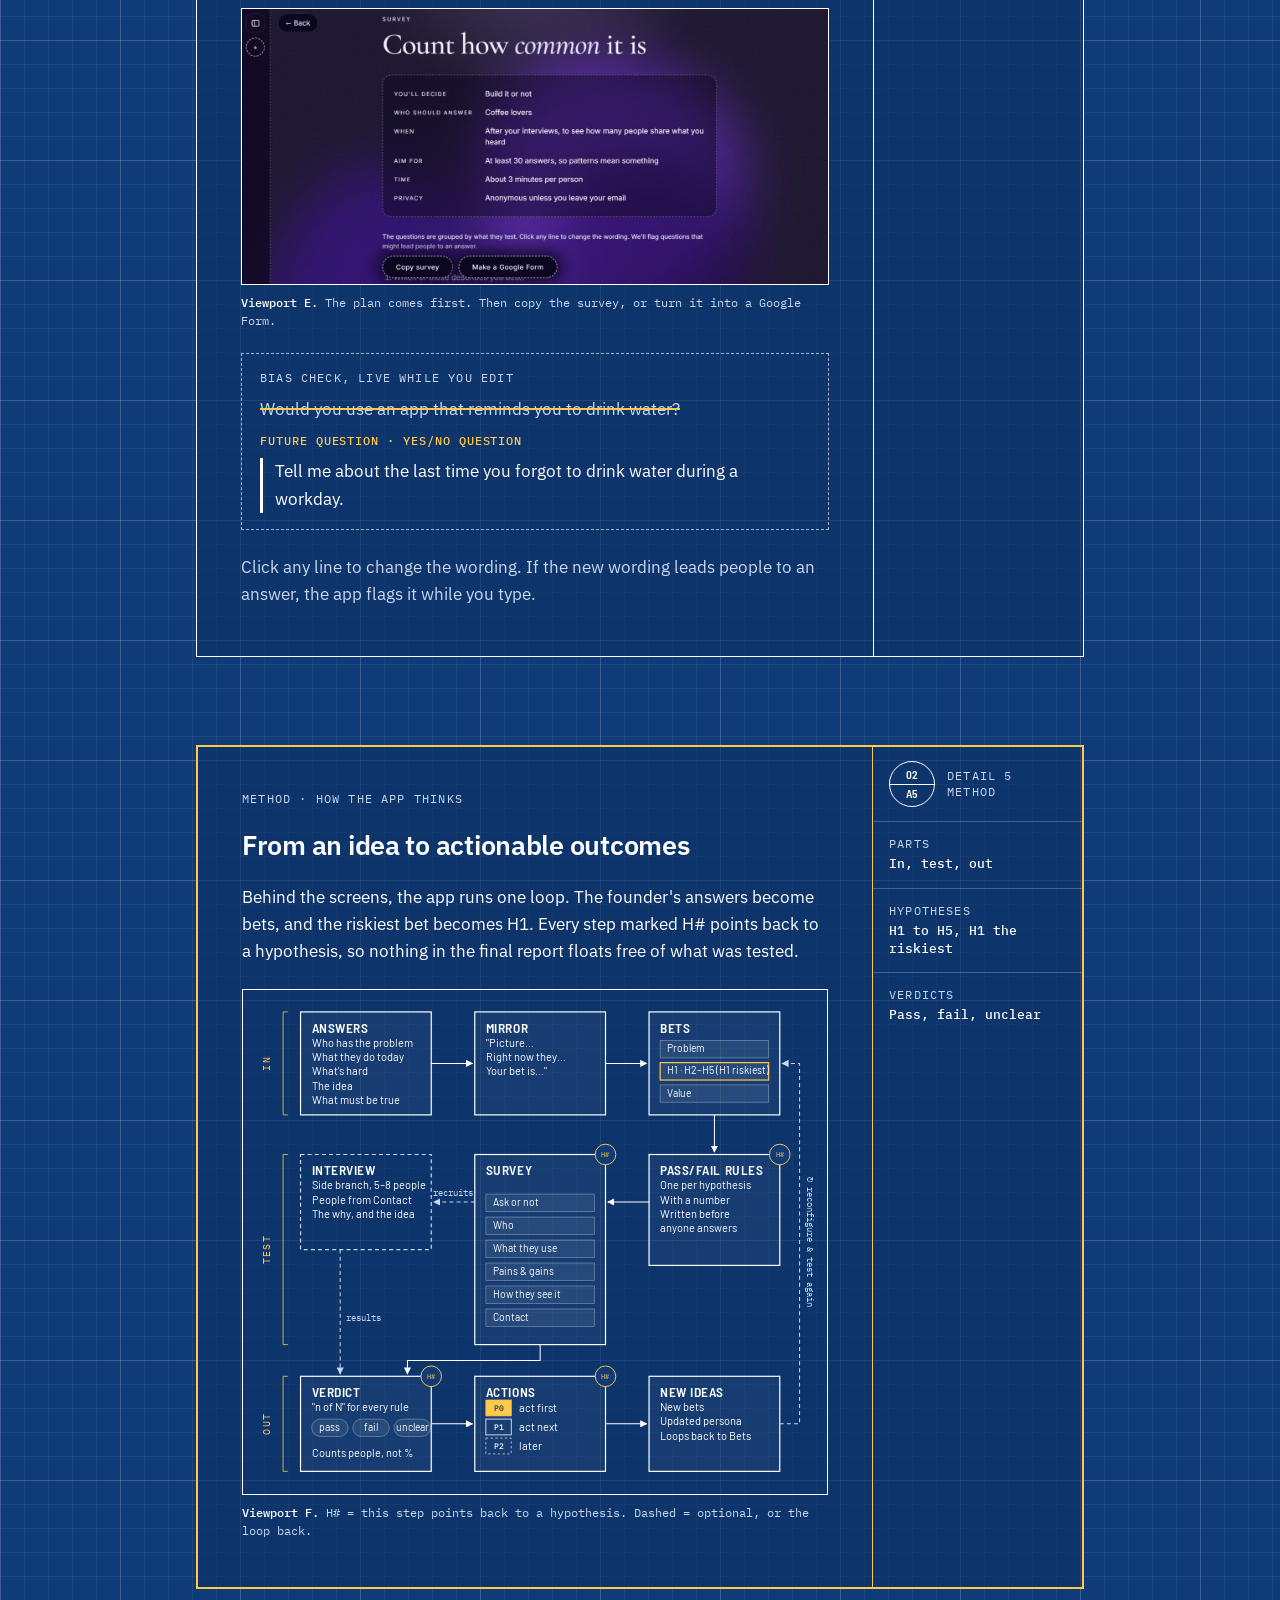
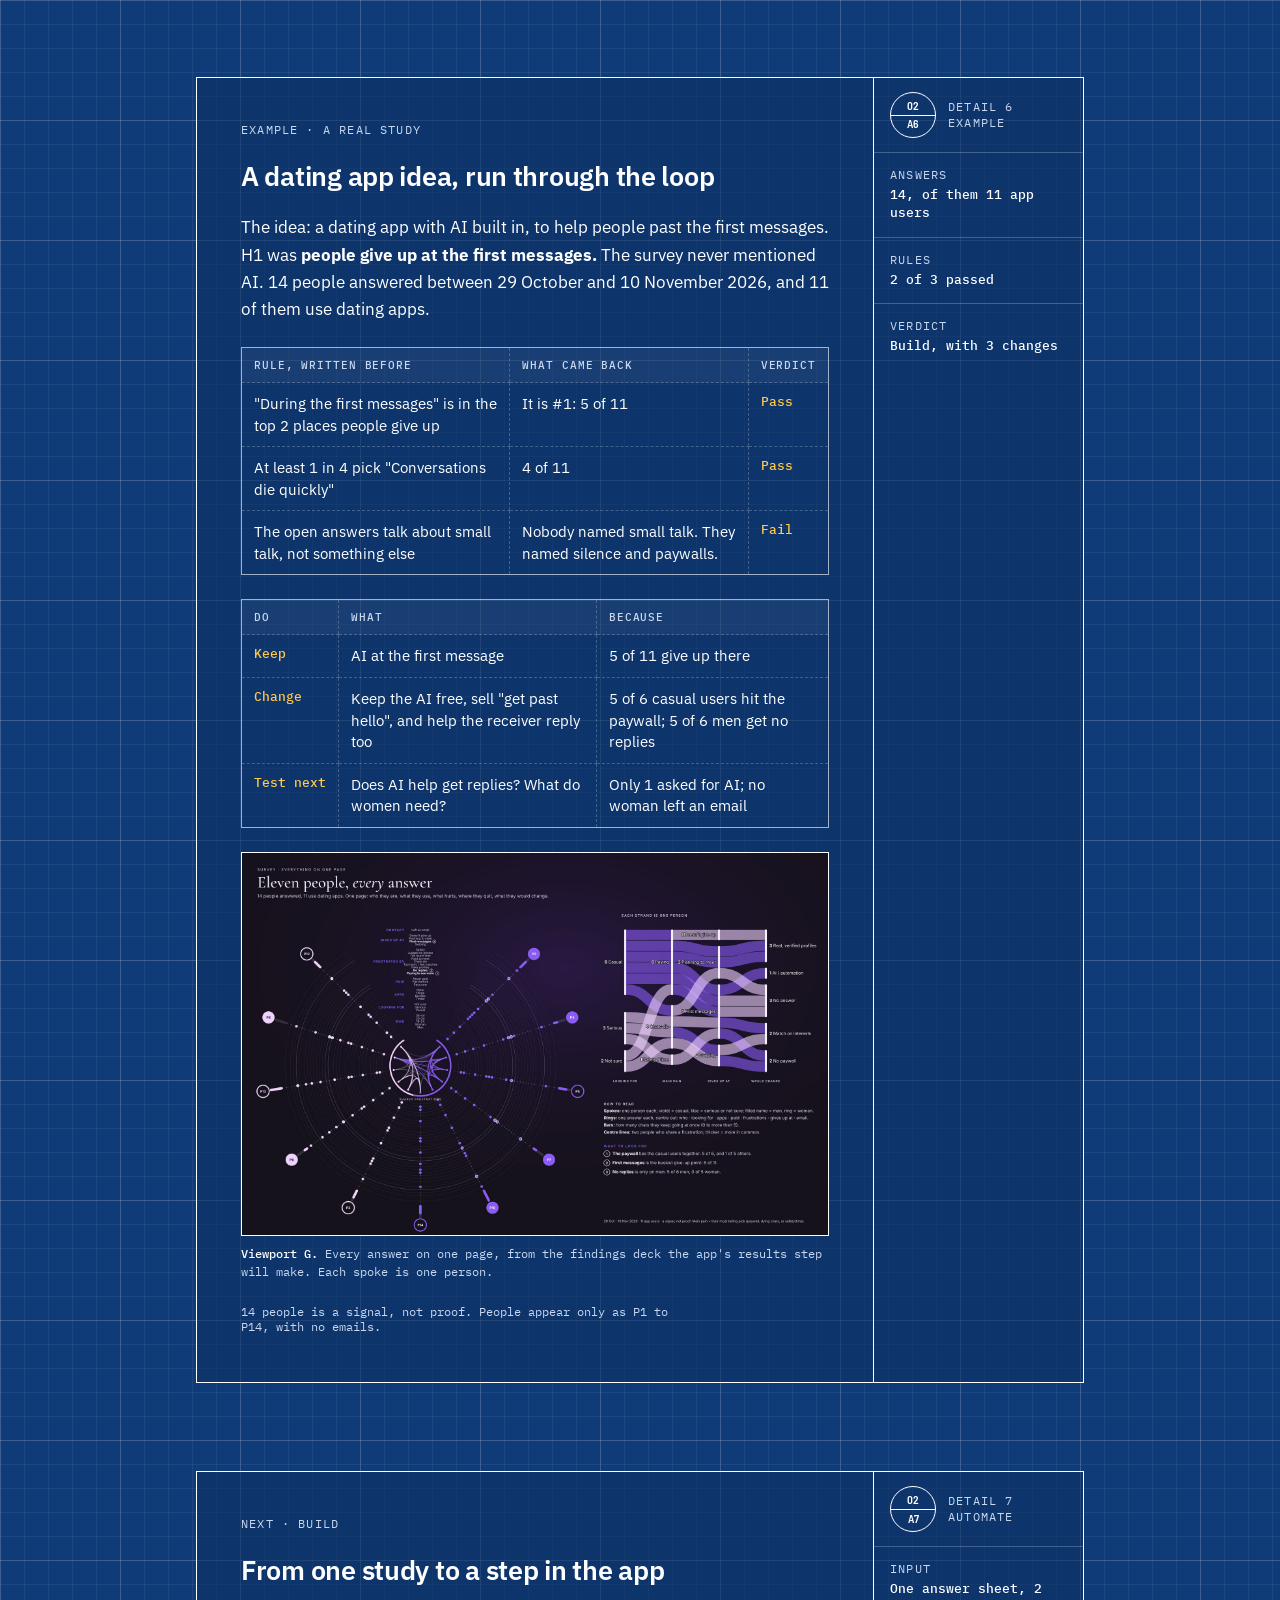
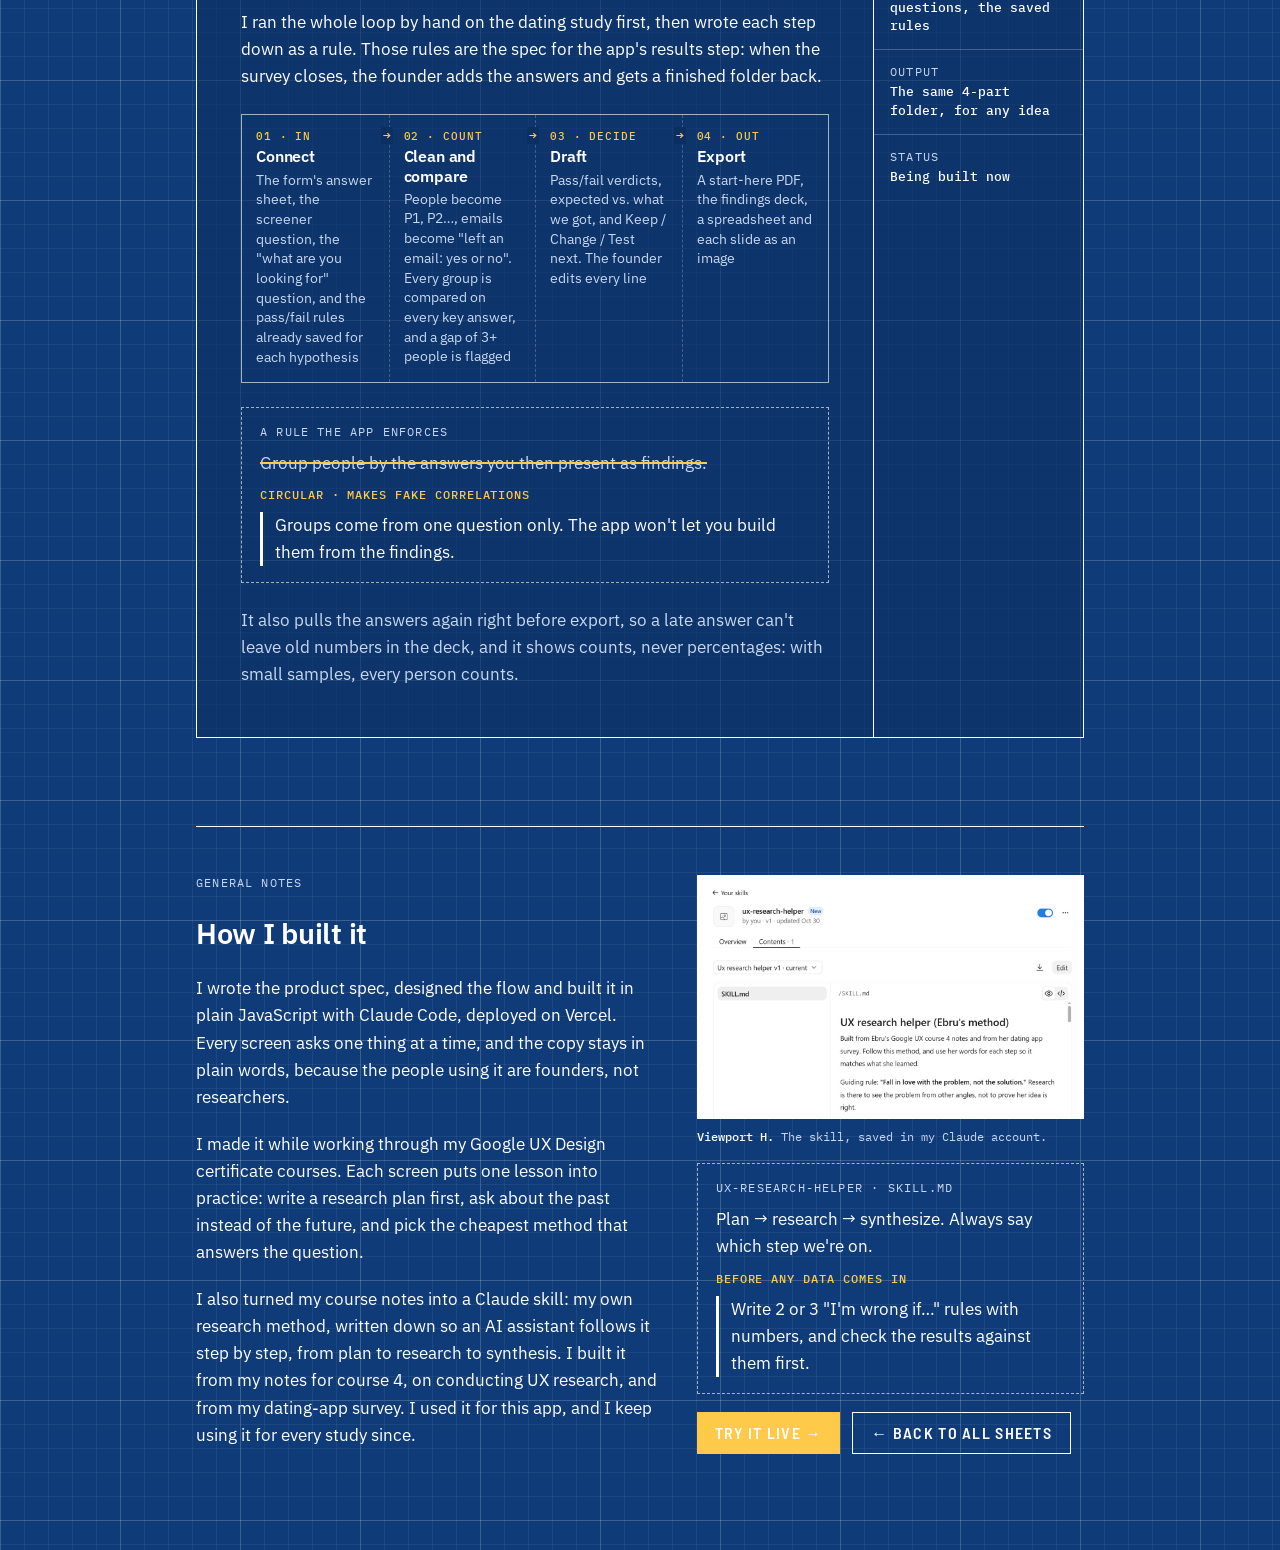
==== commit eb0c5df2: "Bigger loop text, one gold sheet, a real number on the homepage, phone hint Co-Authored-By: Claude O" ====
--- a/app.html
+++ b/app.html
@@ -102,7 +102,7 @@
     </aside>
   </article>
 
-  <article class="sheet featured" aria-labelledby="a4">
+  <article class="sheet" aria-labelledby="a4">
     <div class="sheet-body">
       <p class="ann">Research</p>
       <h2 id="a4">Survey: count how common it is</h2>
@@ -153,8 +153,6 @@
 <text x="294" y="54" class="lb">"Picture…</text>
 <text x="294" y="72" class="lb">Right now they…</text>
 <text x="294" y="90" class="lb">Your bet is…"</text>
-<text x="294" y="108" class="sm">the idea, from the</text>
-<text x="294" y="126" class="sm">customer's side</text>
 <rect x="500" y="10" width="165" height="130" class="bx"/>
 <text x="514" y="36" class="tt">BETS</text>
 <rect x="514" y="46" width="137" height="22" class="chip"/>
@@ -169,30 +167,27 @@
 <text x="514" y="252" class="lb">With a number</text>
 <text x="514" y="270" class="lb">Written before</text>
 <text x="514" y="288" class="lb">anyone answers</text>
-<text x="514" y="306" class="sm">"What would prove me wrong?"</text>
 <circle cx="665" cy="190" r="13" class="hn"/><text x="665" y="193.5" class="hnt">H#</text>
 <rect x="280" y="190" width="165" height="240" class="bx"/>
 <text x="294" y="216" class="tt">SURVEY</text>
-<text x="294" y="234" class="sm">where it hurts, how many</text>
 <circle cx="445" cy="190" r="13" class="hn"/><text x="445" y="193.5" class="hnt">H#</text>
-<rect x="294" y="248" width="137" height="22" class="chip"/>
-<text x="303" y="263" class="ch">Ask or not</text>
-<rect x="294" y="276" width="137" height="22" class="chip"/>
-<text x="303" y="291" class="ch">Who</text>
-<rect x="294" y="304" width="137" height="22" class="chip"/>
-<text x="303" y="319" class="ch">What they use</text>
-<rect x="294" y="332" width="137" height="22" class="chip"/>
-<text x="303" y="347" class="ch">Pains &amp; gains</text>
-<rect x="294" y="360" width="137" height="22" class="chip"/>
-<text x="303" y="375" class="ch">How they see it</text>
-<rect x="294" y="388" width="137" height="22" class="chip"/>
-<text x="303" y="403" class="ch">Contact</text>
+<rect x="294" y="240" width="137" height="22" class="chip"/>
+<text x="303" y="255" class="ch">Ask or not</text>
+<rect x="294" y="269" width="137" height="22" class="chip"/>
+<text x="303" y="284" class="ch">Who</text>
+<rect x="294" y="298" width="137" height="22" class="chip"/>
+<text x="303" y="313" class="ch">What they use</text>
+<rect x="294" y="327" width="137" height="22" class="chip"/>
+<text x="303" y="342" class="ch">Pains &amp; gains</text>
+<rect x="294" y="356" width="137" height="22" class="chip"/>
+<text x="303" y="371" class="ch">How they see it</text>
+<rect x="294" y="385" width="137" height="22" class="chip"/>
+<text x="303" y="400" class="ch">Contact</text>
 <rect x="60" y="190" width="165" height="120" class="bx dash"/>
 <text x="74" y="216" class="tt">INTERVIEW</text>
 <text x="74" y="234" class="lb">Side branch, 5–8 people</text>
 <text x="74" y="252" class="lb">People from Contact</text>
 <text x="74" y="270" class="lb">The why, and the idea</text>
-<text x="74" y="288" class="sm">what a survey can’t answer</text>
 <rect x="60" y="470" width="165" height="120" class="bx"/>
 <text x="74" y="496" class="tt">VERDICT</text>
 <text x="74" y="514" class="lb">"n of N" for every rule</text>
@@ -203,8 +198,7 @@
 <text x="149" y="539" class="ch mid">fail</text>
 <rect x="178" y="524" width="46" height="22" rx="11" class="chip"/>
 <text x="201" y="539" class="ch mid">unclear</text>
-<text x="74" y="566" class="sm">Every number is people,</text>
-<text x="74" y="582" class="sm">never a percentage</text>
+<text x="74" y="572" class="lb">Counts people, not %</text>
 <rect x="280" y="470" width="165" height="120" class="bx"/>
 <text x="294" y="496" class="tt">ACTIONS</text>
 <circle cx="445" cy="470" r="13" class="hn"/><text x="445" y="473.5" class="hnt">H#</text>
@@ -214,13 +208,11 @@
 <text x="336" y="539" class="lb">act next</text>
 <rect x="294" y="548" width="32" height="20" class="pb dash"/><text x="310" y="562" class="pt mid">P2</text>
 <text x="336" y="563" class="lb">later</text>
-<text x="294" y="585" class="sm">Keep · change · test next</text>
 <rect x="500" y="470" width="165" height="120" class="bx"/>
 <text x="514" y="496" class="tt">NEW IDEAS</text>
 <text x="514" y="514" class="lb">New bets</text>
 <text x="514" y="532" class="lb">Updated persona</text>
-<text x="514" y="550" class="sm">"Assumption" becomes</text>
-<text x="514" y="568" class="sm">"checked with 11 people"</text>
+<text x="514" y="550" class="lb">Loops back to Bets</text>
 <path d="M225 75 H277" class="ar" marker-end="url(#ah)"/>
 <path d="M445 75 H497" class="ar" marker-end="url(#ah)"/>
 <path d="M582.5 140 V187" class="ar" marker-end="url(#ah)"/>
@@ -235,7 +227,7 @@
 <path d="M665 530 H690 V75 H668" class="ar dash" marker-end="url(#ahd)"/>
 <text x="700" y="300" class="al mid" transform="rotate(90 700 300)">↻ reconfigure &amp; test again</text>
 </svg></div>
-        <figcaption><b>Viewport F.</b> H# = this step points back to a hypothesis. Dashed = optional, or the loop back.</figcaption>
+        <figcaption><b>Viewport F.</b> H# = this step points back to a hypothesis. Dashed = optional, or the loop back.<span class="loop-hint"> Swipe to see the whole loop.</span></figcaption>
       </figure>
     </div>
     <aside class="titleblock" aria-label="Sheet details">
--- a/blueprint.css
+++ b/blueprint.css
@@ -603,14 +603,15 @@
 .loop-wrap { overflow-x: auto; border: 1.5px solid var(--line); padding: 14px 10px; outline: none; }
 .loop-wrap:focus-visible { border-color: var(--mark); }
 .loop-svg { display: block; width: 100%; height: auto; }
-@media (max-width: 640px) { .loop-svg { min-width: 600px; } }
-.loop-svg text { fill: #fff; font: 400 13px var(--body); }
-.loop-svg .tt { font: 600 16px var(--display); letter-spacing: .04em; }
+.loop-hint { display: none; }
+@media (max-width: 640px) { .loop-svg { min-width: 600px; } .loop-hint { display: inline; color: var(--mark); } }
+.loop-svg text { fill: #fff; font: 400 14px var(--body); }
+.loop-svg .tt { font: 600 17px var(--display); letter-spacing: .04em; }
 .loop-svg .sm { fill: var(--text-soft); font-size: 11.5px; font-style: italic; }
-.loop-svg .ch { font-size: 12px; }
+.loop-svg .ch { font-size: 13px; }
 .loop-svg .stg, .loop-svg .al, .loop-svg .hnt, .loop-svg .pt { font-family: var(--mono); }
-.loop-svg .stg { fill: var(--mark); font-size: 11px; letter-spacing: .12em; text-anchor: middle; }
-.loop-svg .al { fill: var(--text-soft); font-size: 10px; }
+.loop-svg .stg { fill: var(--mark); font-size: 12px; letter-spacing: .12em; text-anchor: middle; }
+.loop-svg .al { fill: var(--text-soft); font-size: 11px; }
 .loop-svg .mid { text-anchor: middle; }
 .loop-svg .bx { fill: rgba(255,255,255,0.04); stroke: #fff; stroke-width: 1.5; }
 .loop-svg .bx.dash { stroke: var(--text-soft); stroke-dasharray: 5 4; fill: none; }
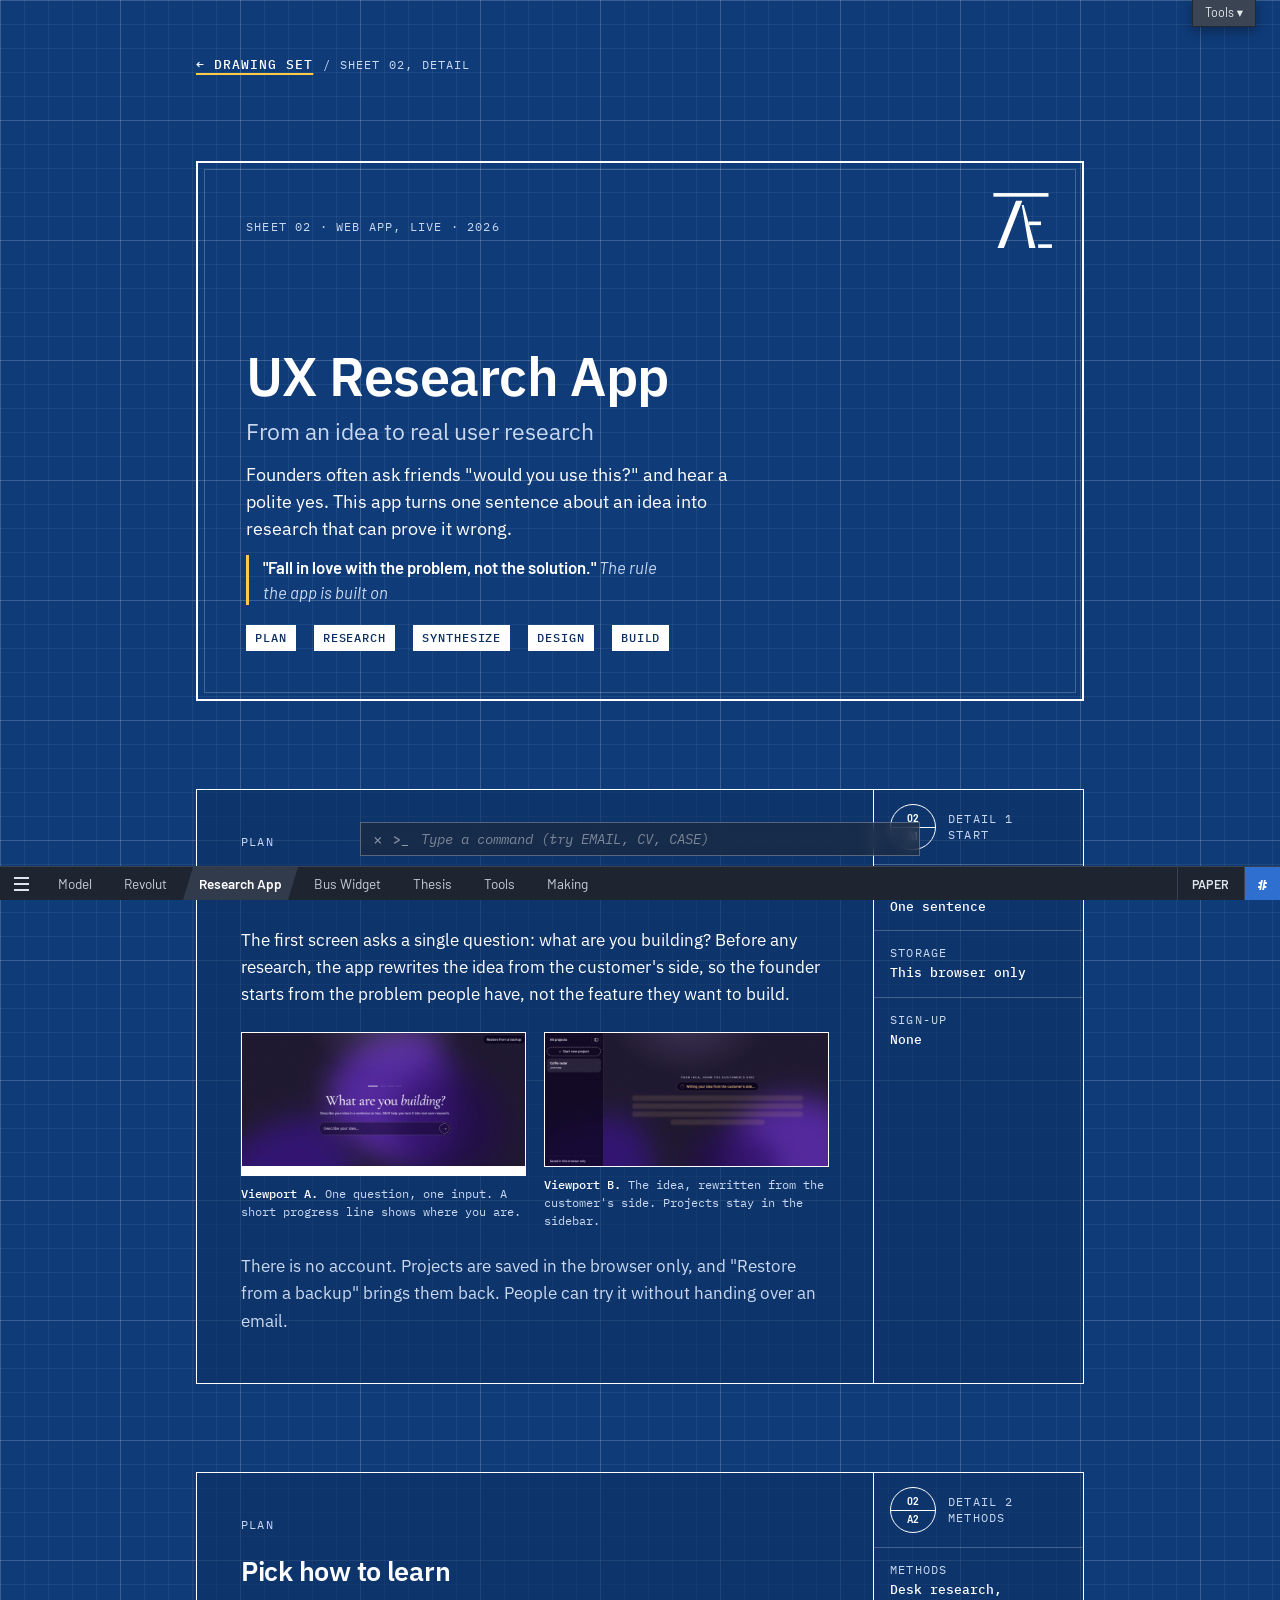
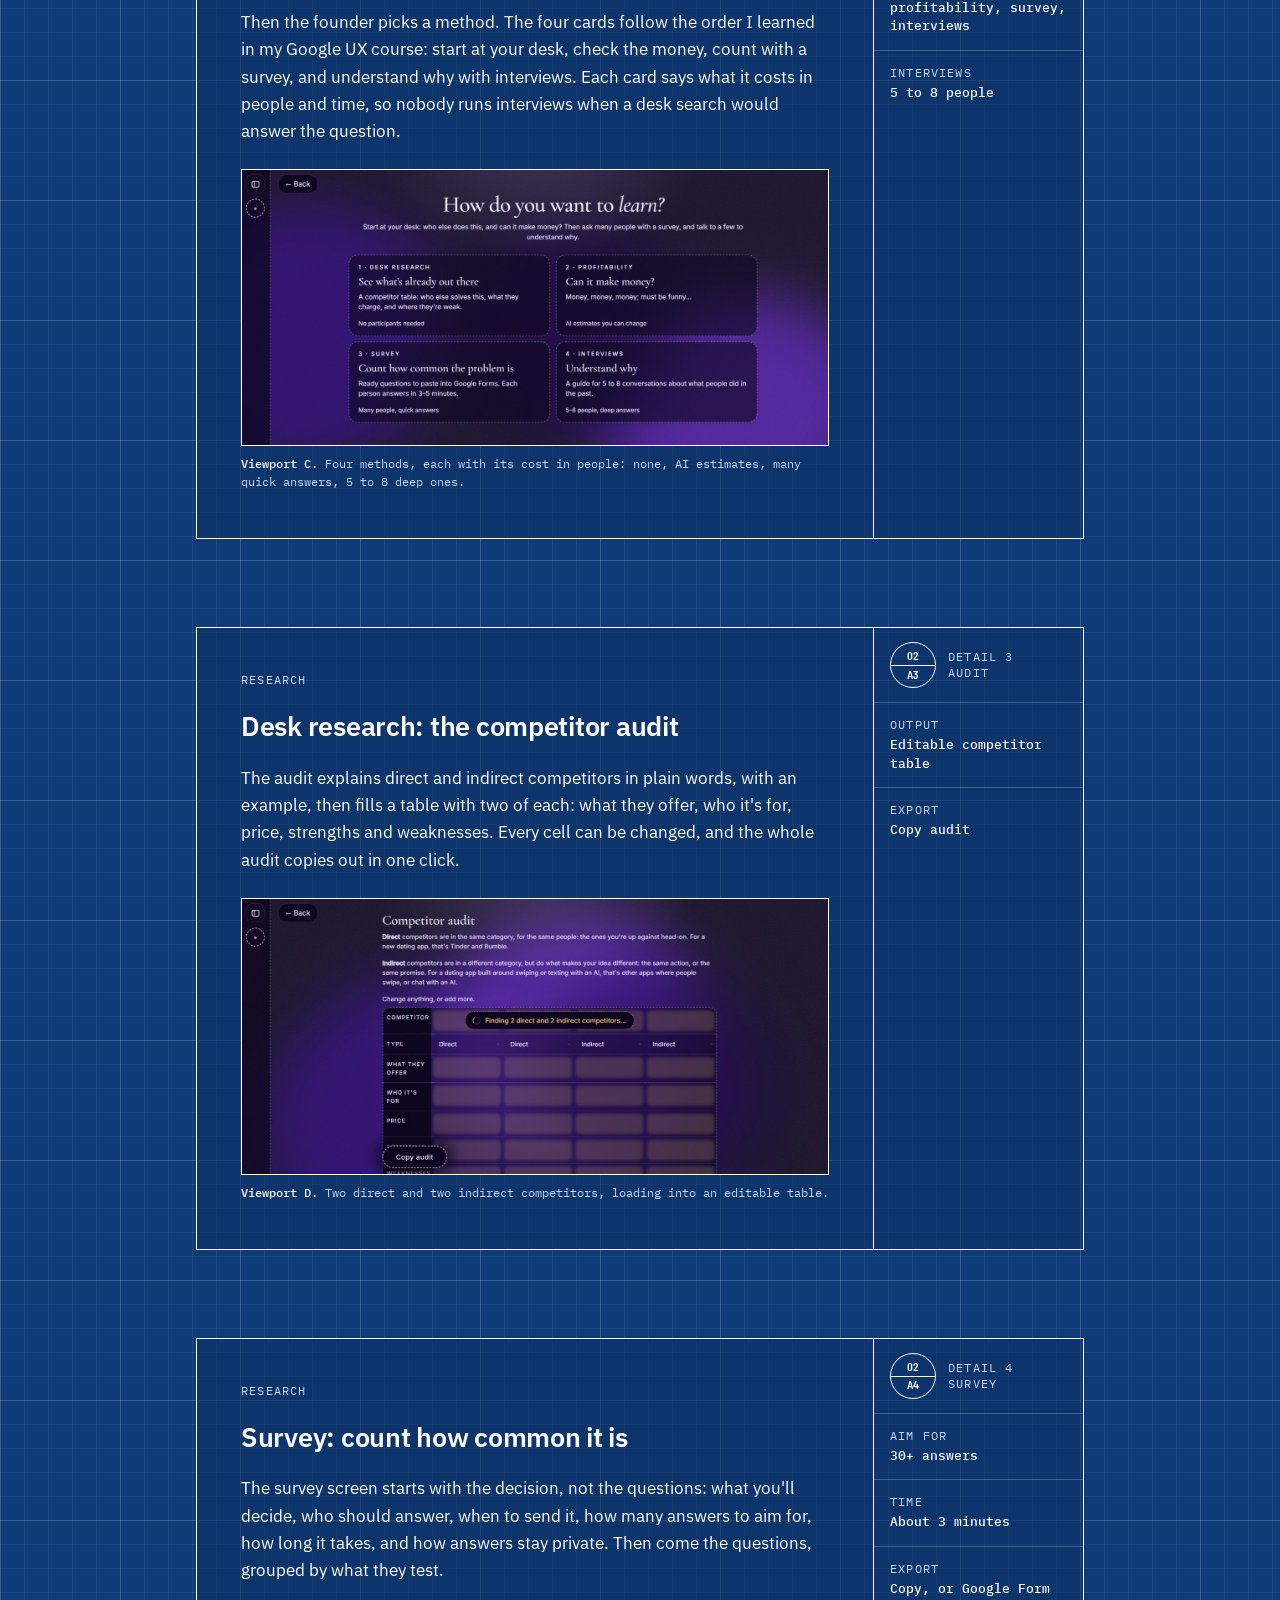
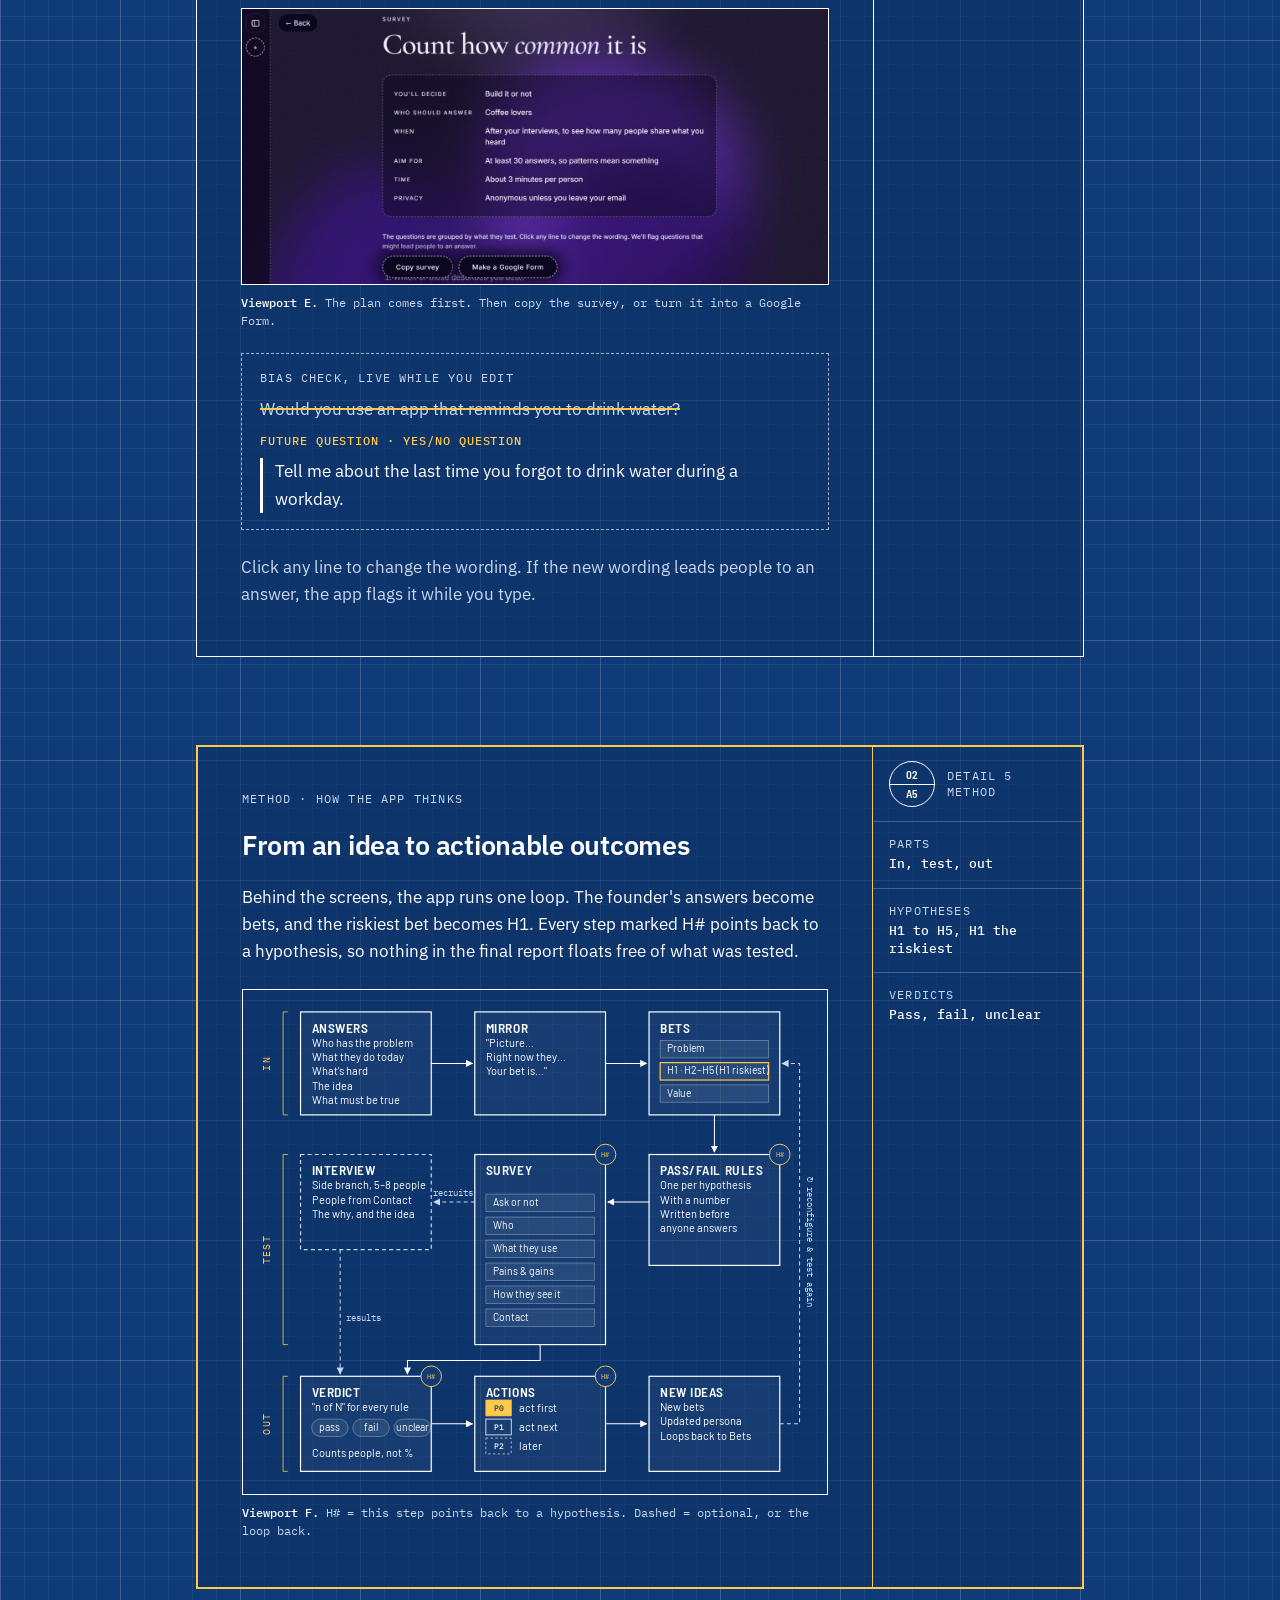
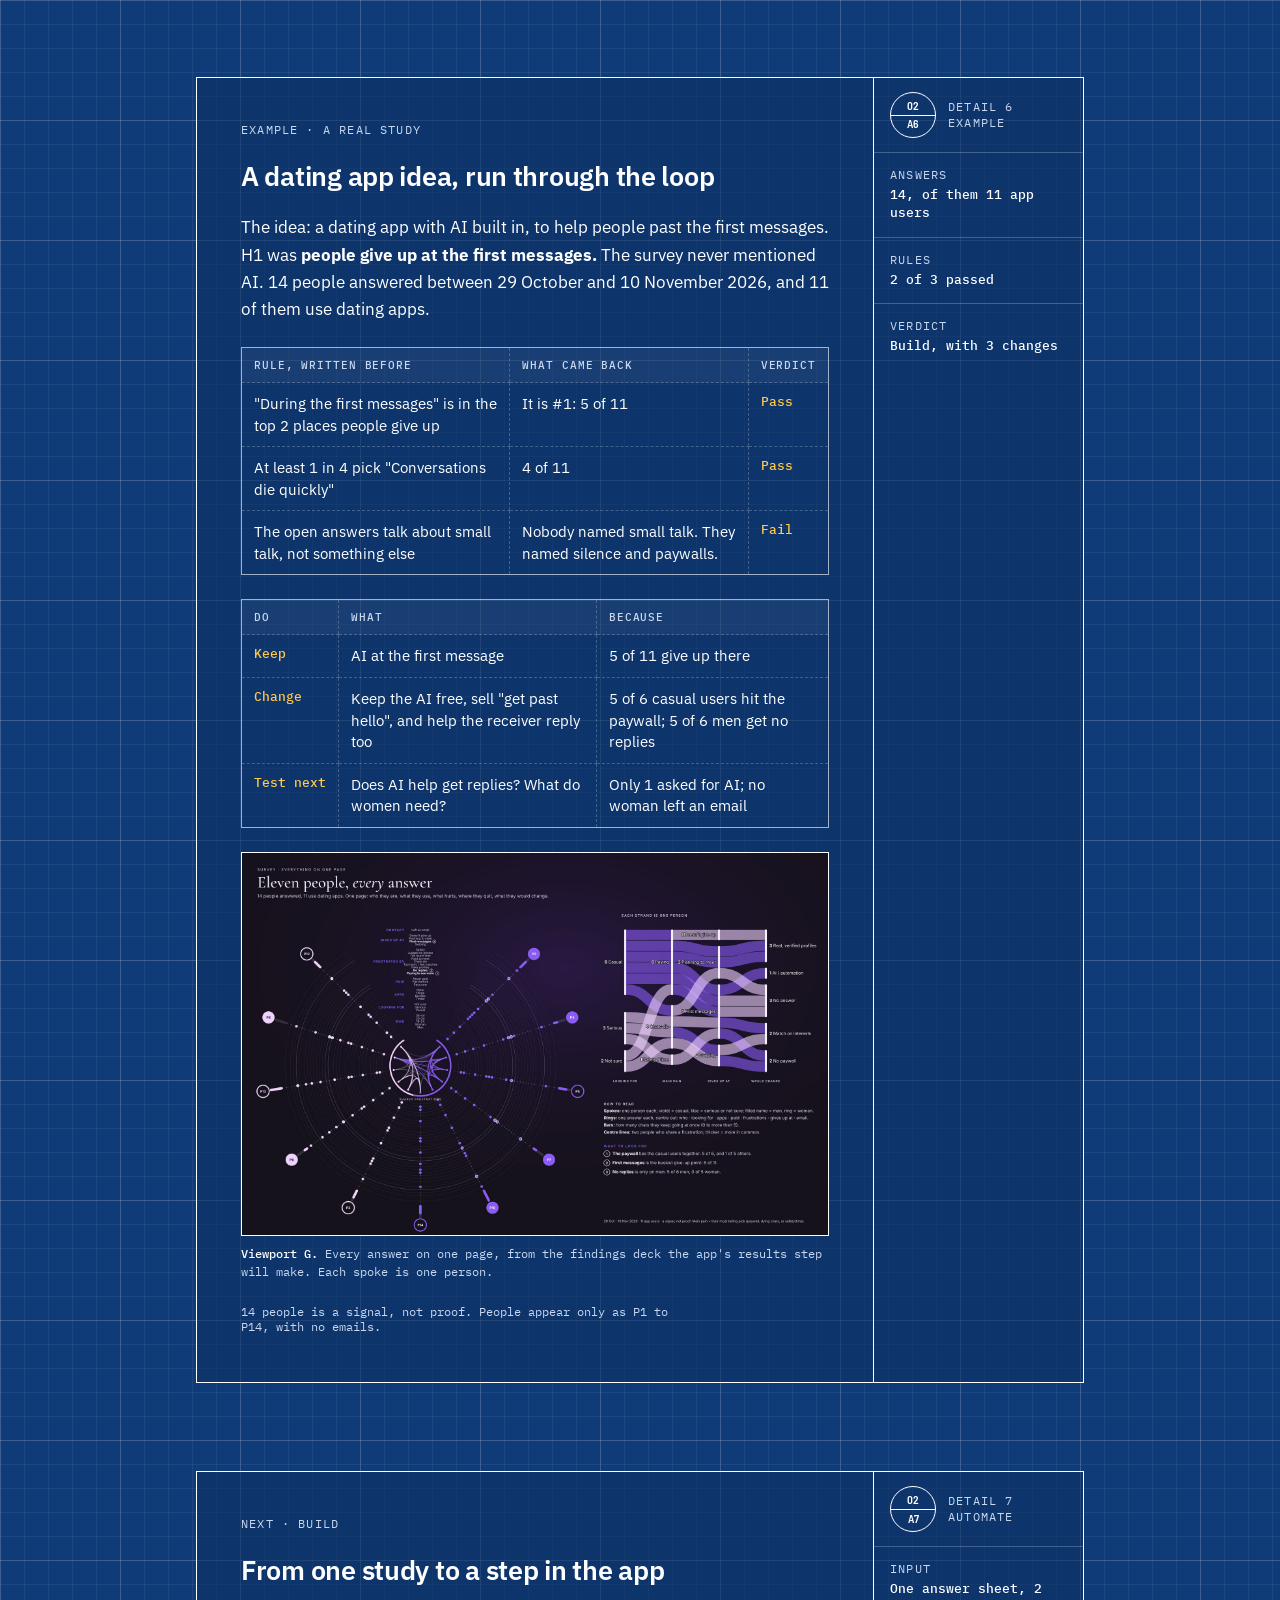
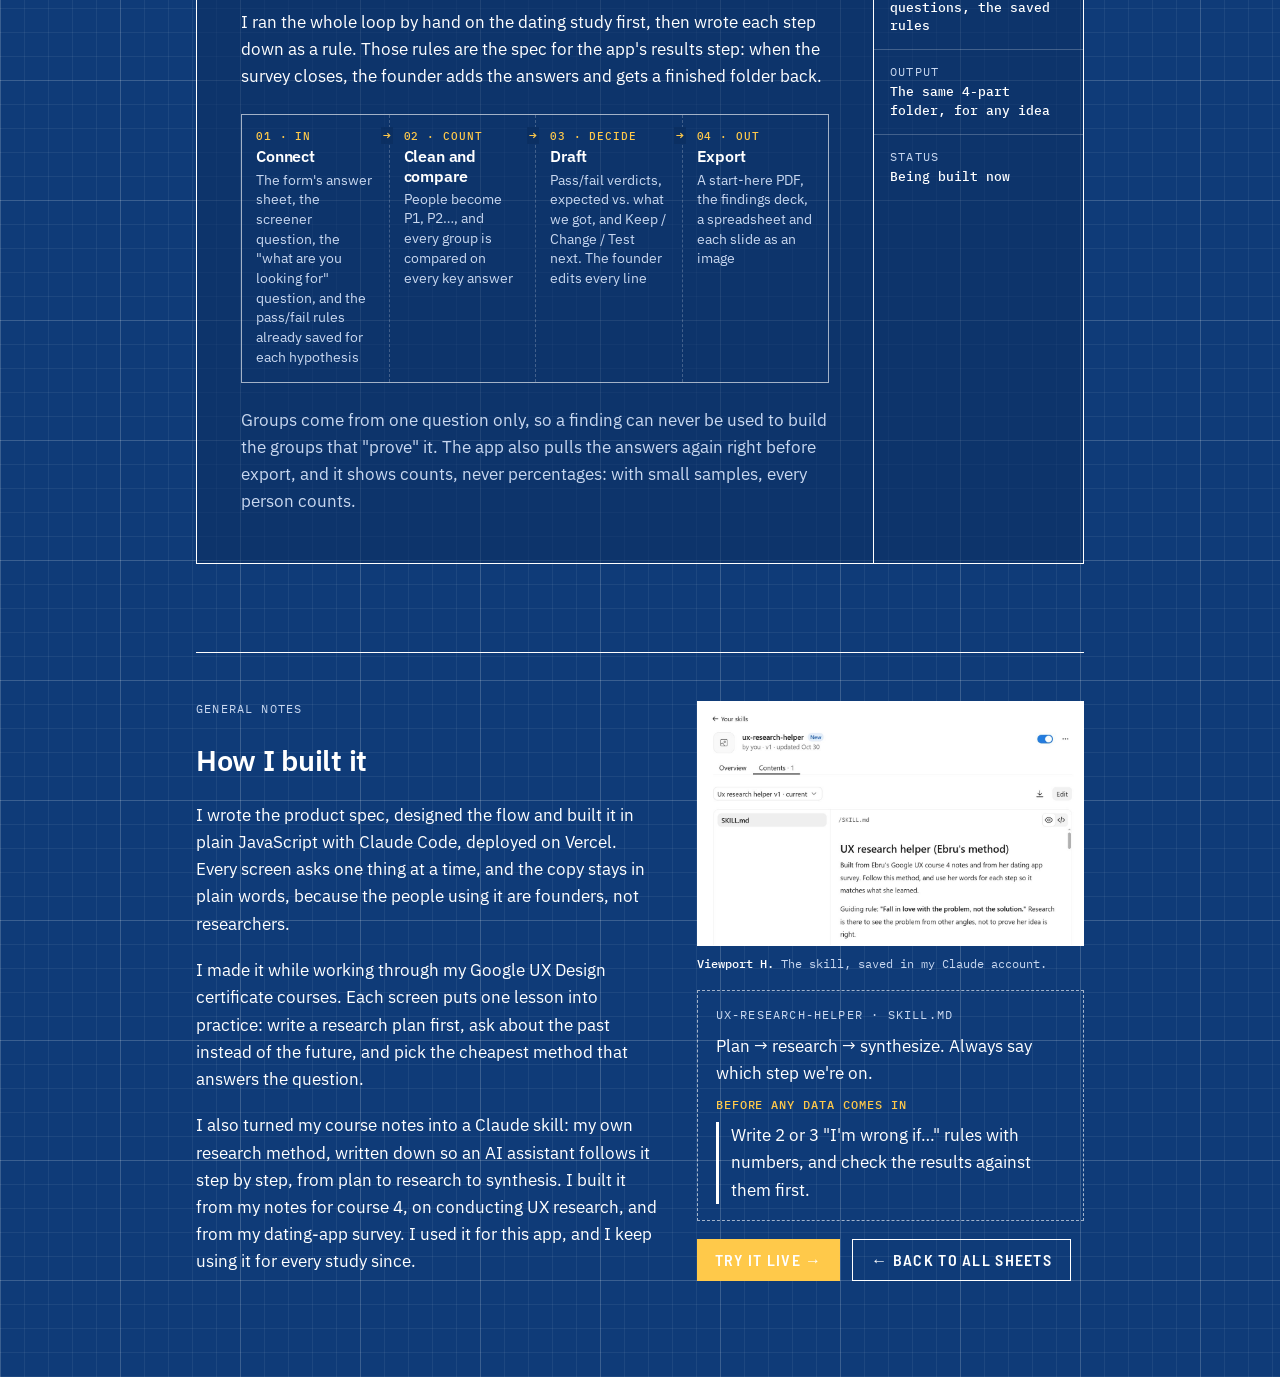
==== commit 50a57b32: "Trim the automation sheet: shorter count step, no second rule card Co-Authored-By: Claude Opus 5.5 <" ====
--- a/app.html
+++ b/app.html
@@ -280,17 +280,11 @@
       <p>I ran the whole loop by hand on the dating study first, then wrote each step down as a rule. Those rules are the spec for the app's results step: when the survey closes, the founder adds the answers and gets a finished folder back.</p>
       <ol class="pipeline" aria-label="How the results step works">
         <li><span class="k">01 · In</span><b>Connect</b><span>The form's answer sheet, the screener question, the "what are you looking for" question, and the pass/fail rules already saved for each hypothesis</span></li>
-        <li><span class="k">02 · Count</span><b>Clean and compare</b><span>People become P1, P2…, emails become "left an email: yes or no". Every group is compared on every key answer, and a gap of 3+ people is flagged</span></li>
+        <li><span class="k">02 · Count</span><b>Clean and compare</b><span>People become P1, P2…, and every group is compared on every key answer</span></li>
         <li><span class="k">03 · Decide</span><b>Draft</b><span>Pass/fail verdicts, expected vs. what we got, and Keep / Change / Test next. The founder edits every line</span></li>
         <li><span class="k">04 · Out</span><b>Export</b><span>A start-here PDF, the findings deck, a spreadsheet and each slide as an image</span></li>
       </ol>
-      <div class="check" aria-label="A rule the app enforces">
-        <p class="ann">A rule the app enforces</p>
-        <p class="q"><s>Group people by the answers you then present as findings.</s></p>
-        <p class="flag">Circular · makes fake correlations</p>
-        <p class="q fix">Groups come from one question only. The app won't let you build them from the findings.</p>
-      </div>
-      <p class="sub">It also pulls the answers again right before export, so a late answer can't leave old numbers in the deck, and it shows counts, never percentages: with small samples, every person counts.</p>
+      <p class="sub">Groups come from one question only, so a finding can never be used to build the groups that "prove" it. The app also pulls the answers again right before export, and it shows counts, never percentages: with small samples, every person counts.</p>
     </div>
     <aside class="titleblock" aria-label="Sheet details">
       <div class="no"><span class="bubble"><span class="t">02</span><span class="b">A7</span></span><span class="ann">Detail 7<br>Automate</span></div>
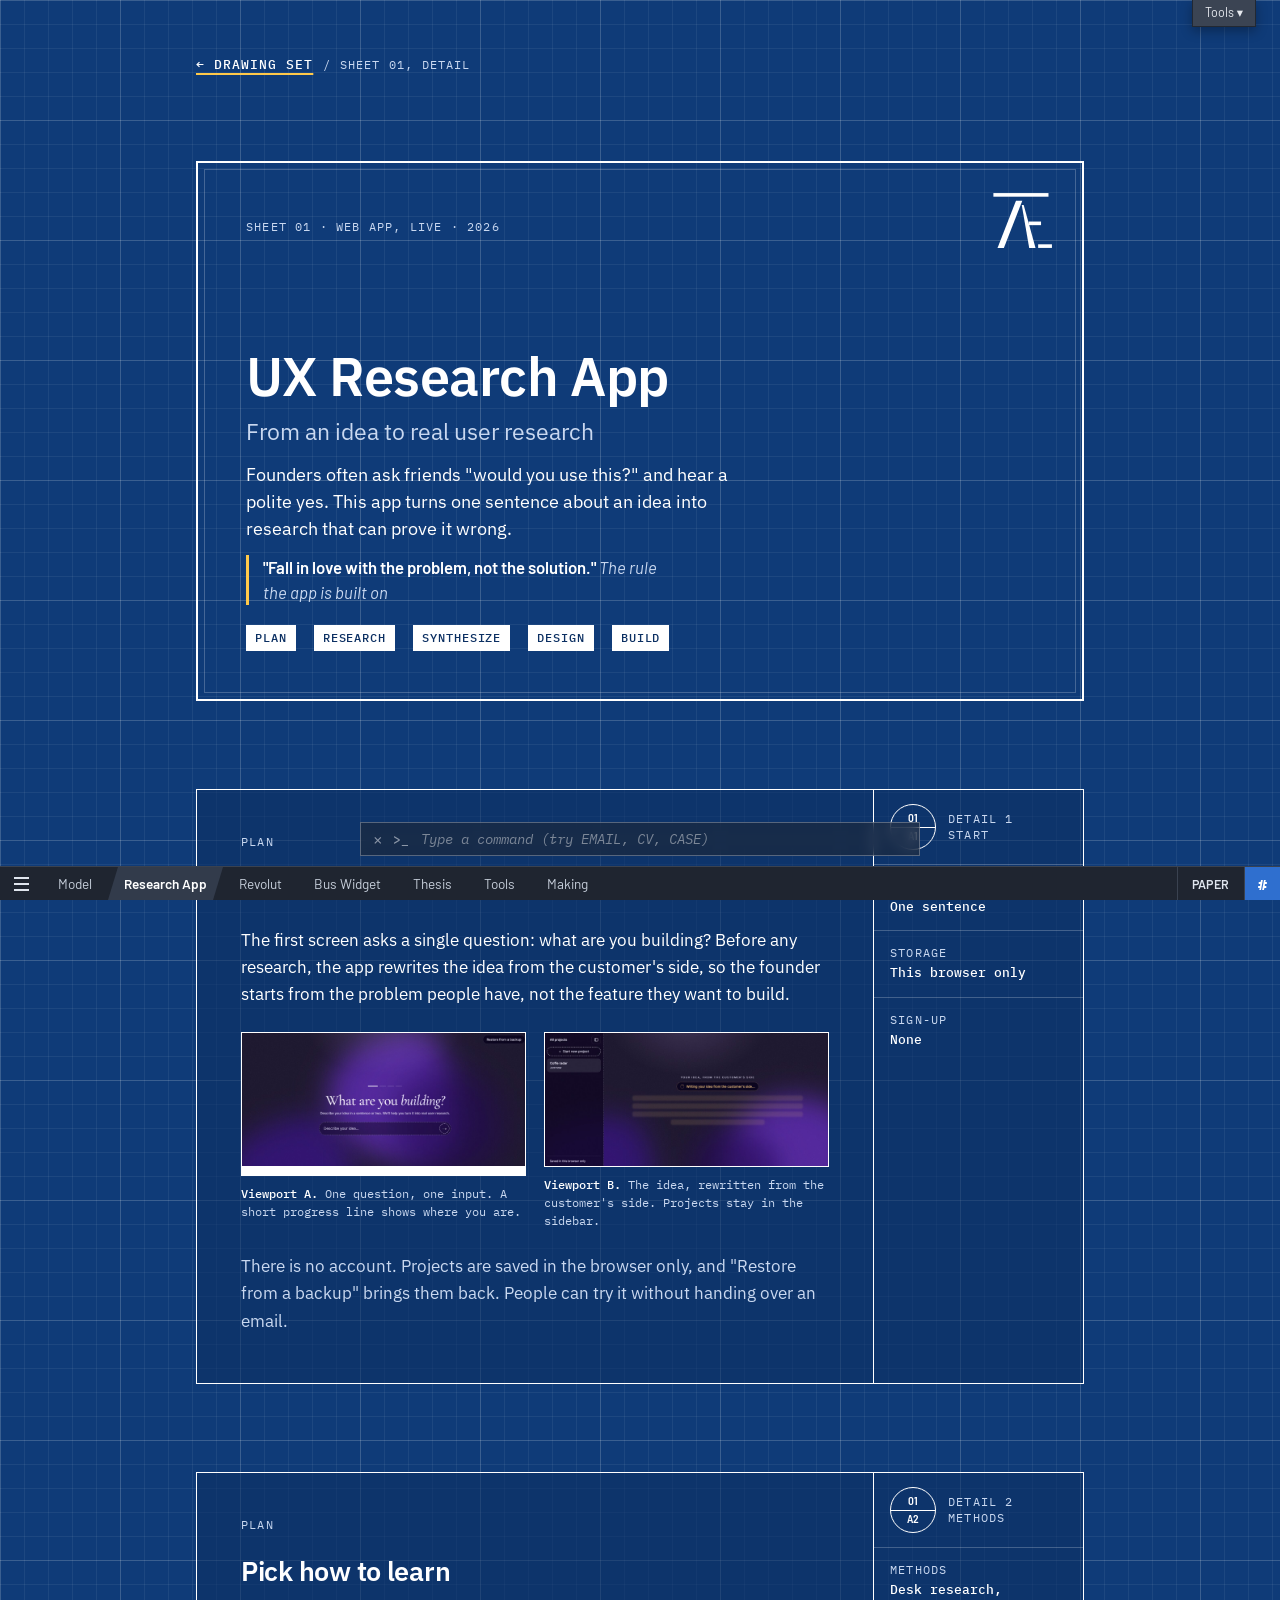
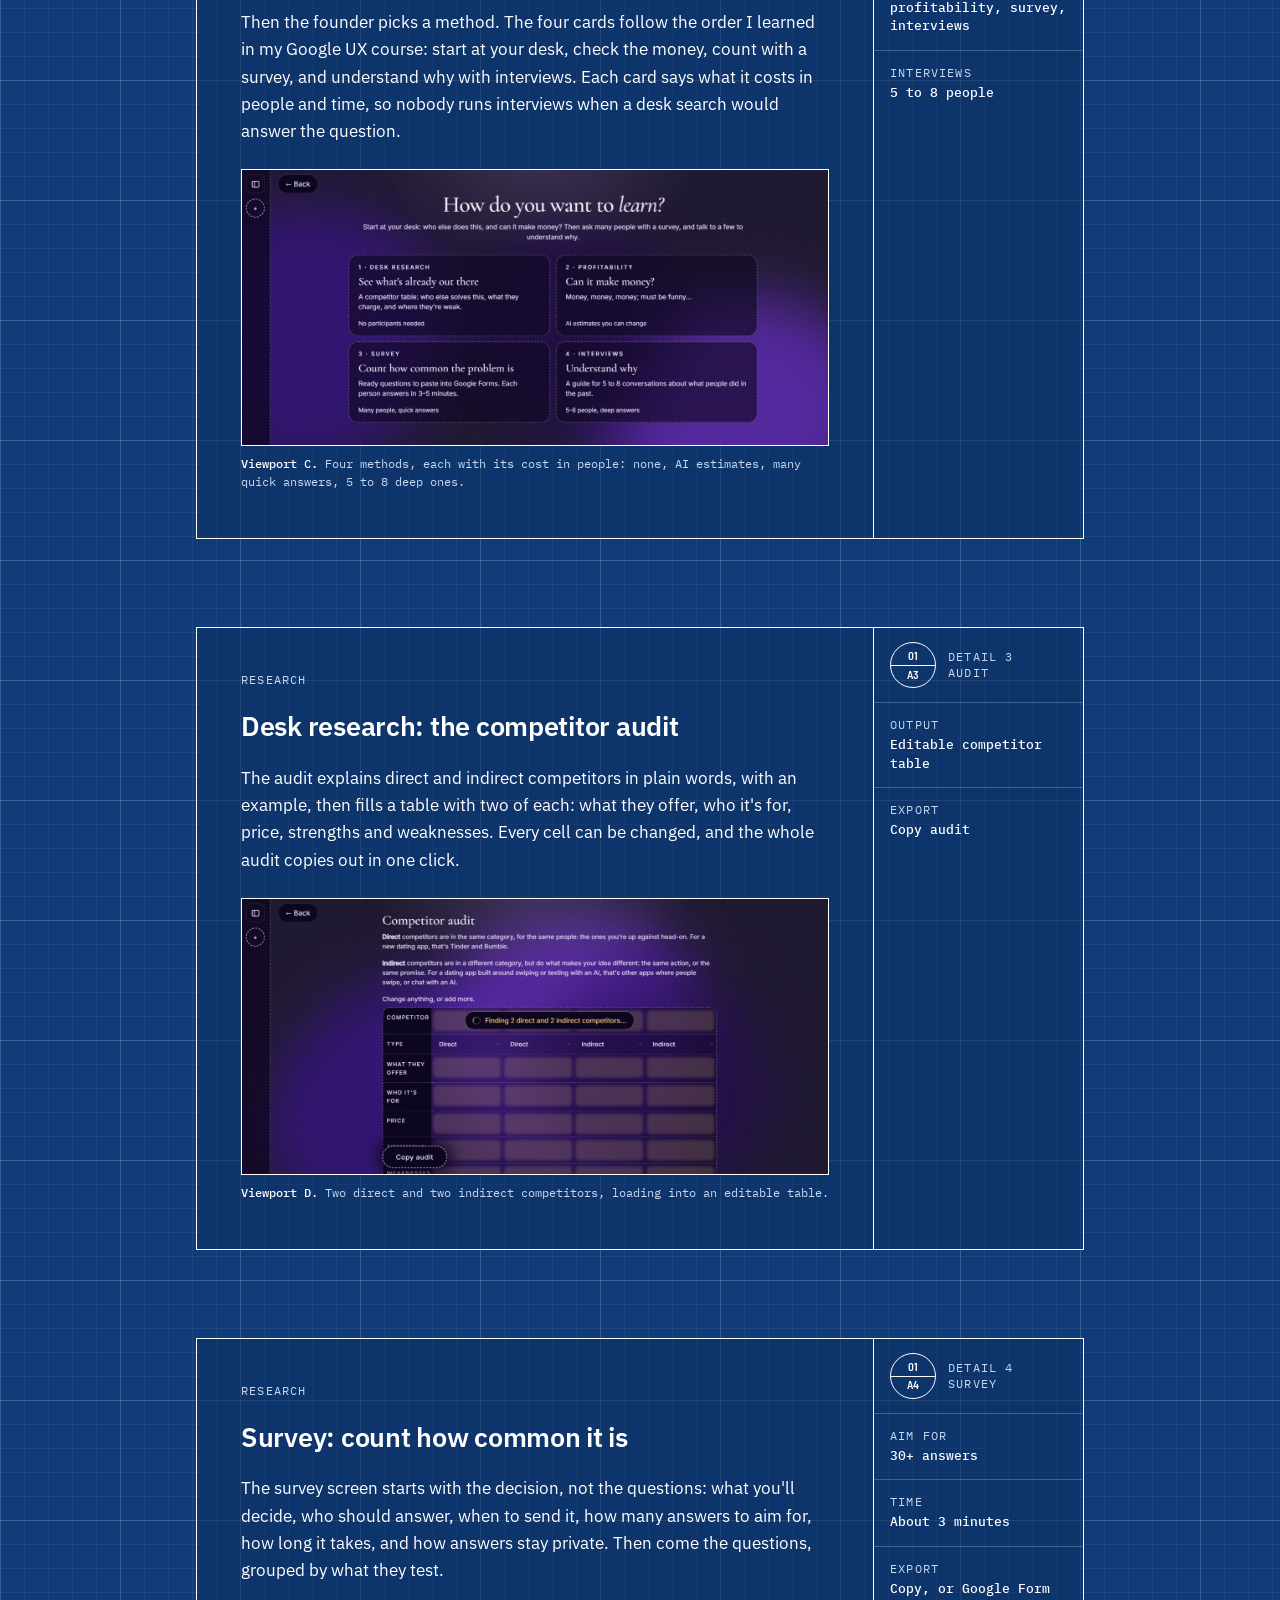
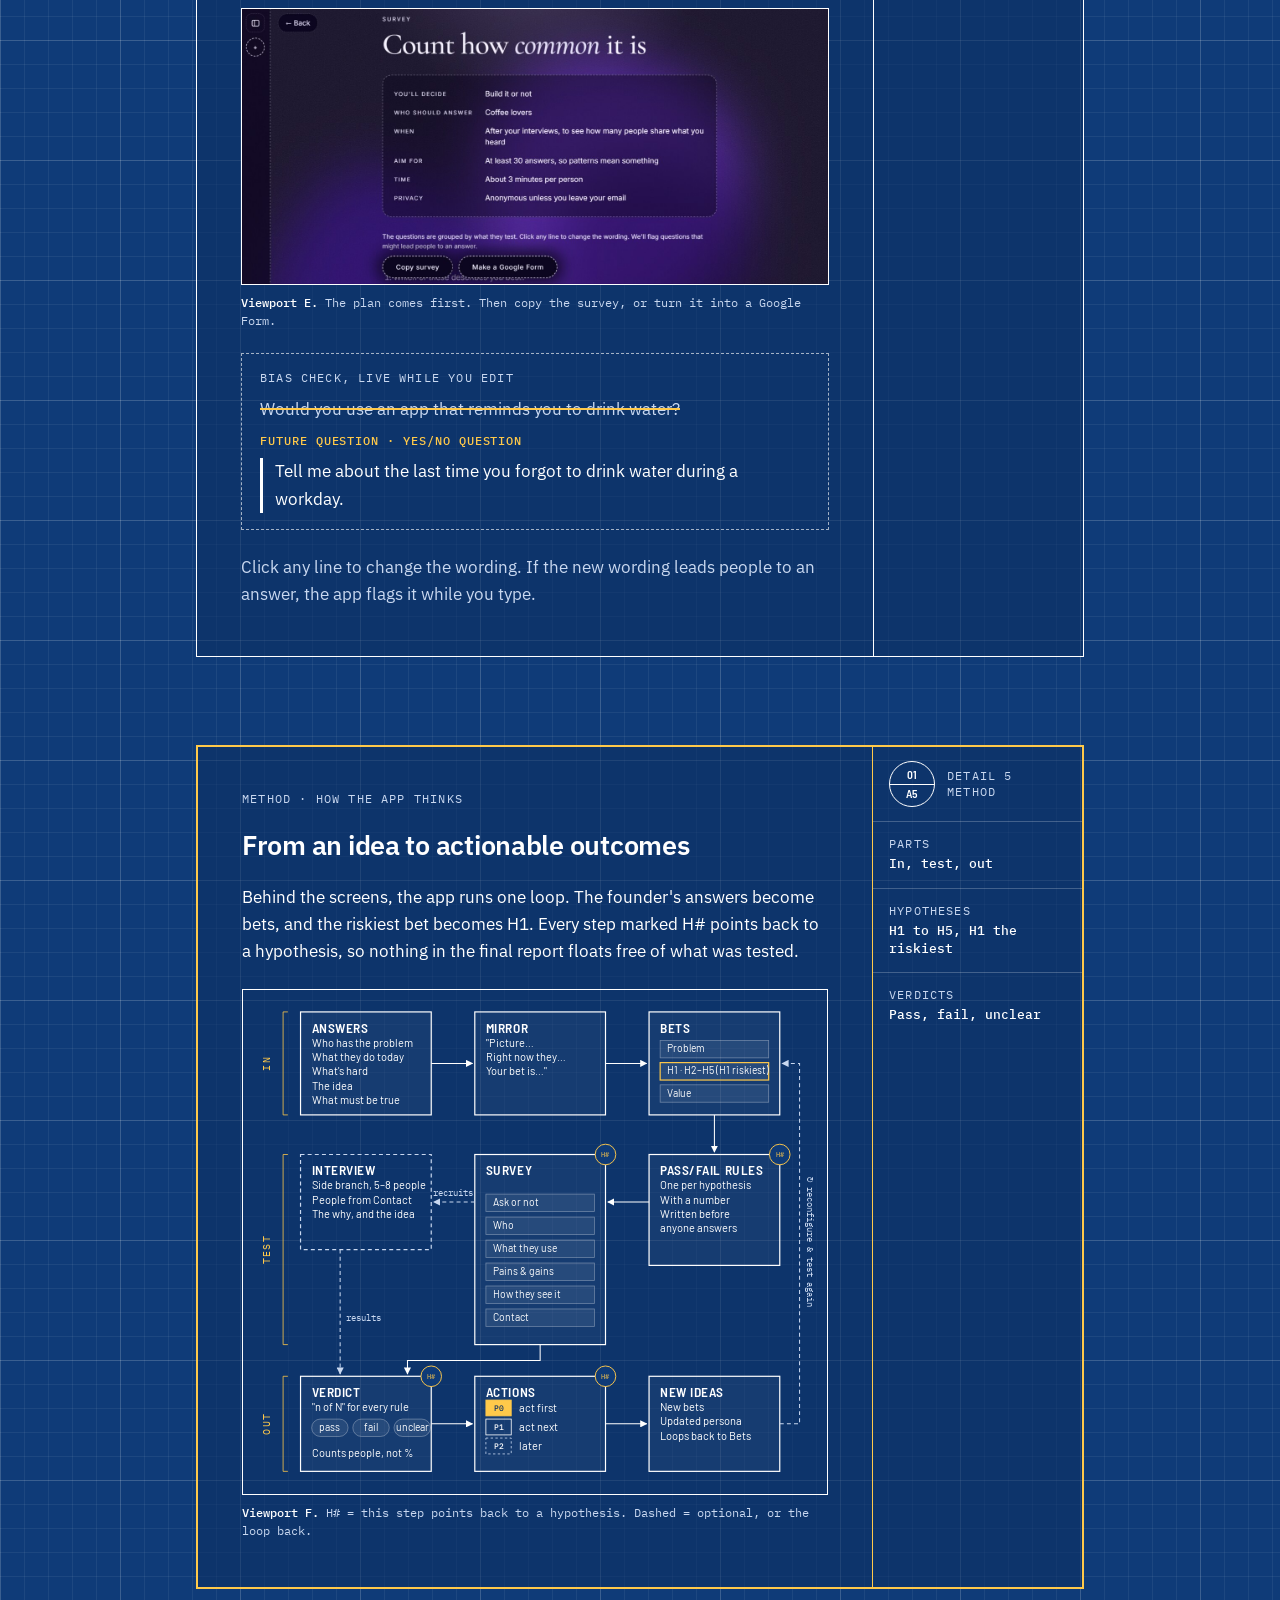
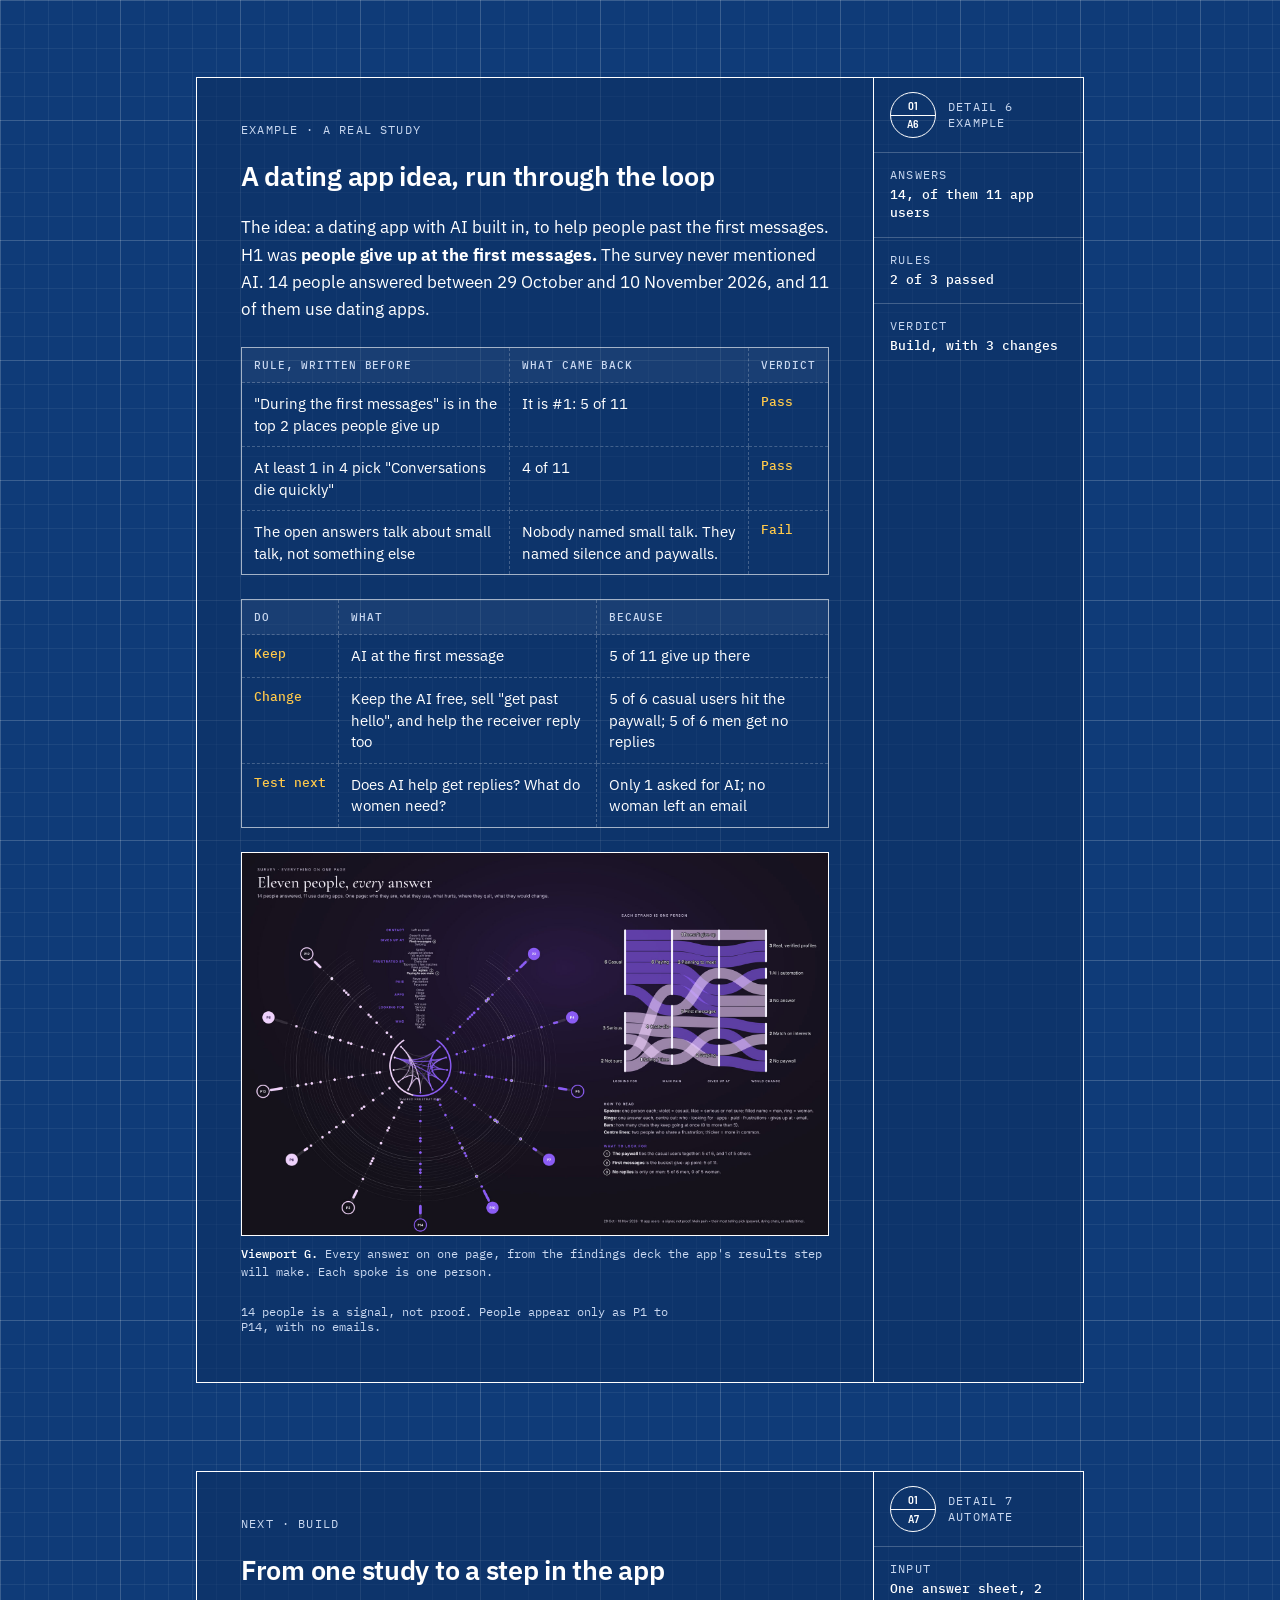
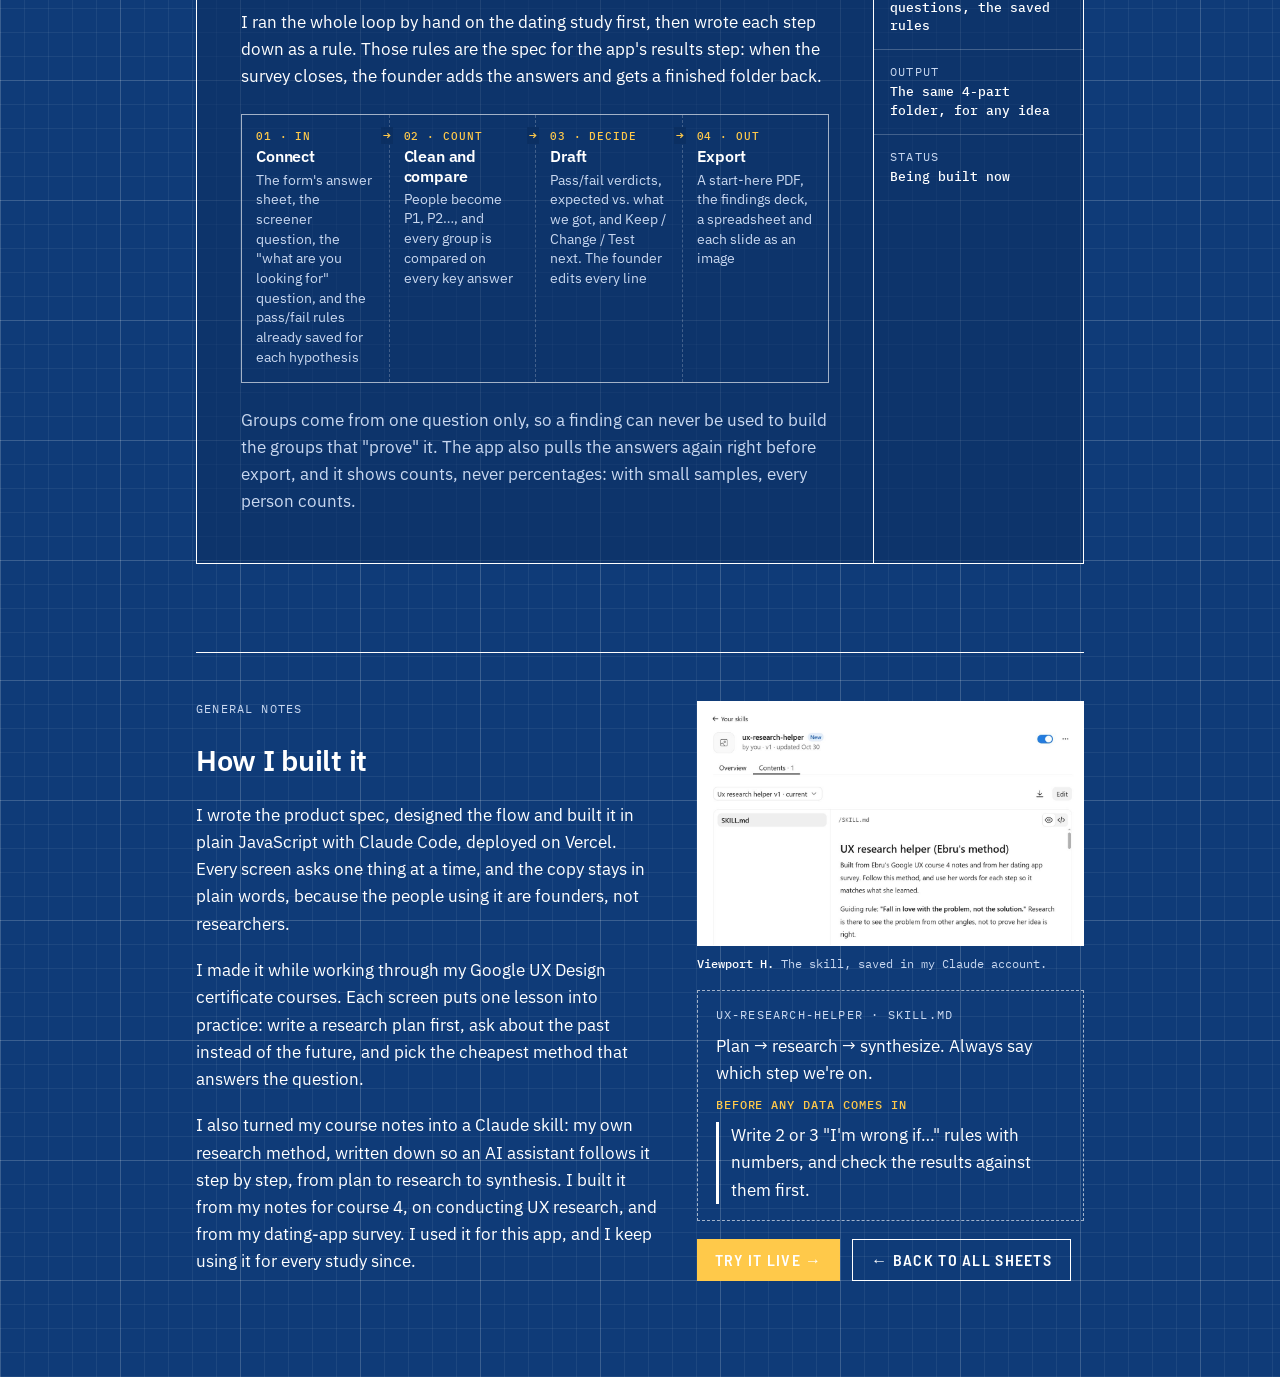
==== commit 348ca659: "Make the UX Research App the first sheet on the homepage Research App becomes Sheet 01 (featured) an" ====
--- a/app.html
+++ b/app.html
@@ -30,11 +30,11 @@
 </head>
 <body>
 <main class="wrap">
-  <nav class="crumb" aria-label="Back"><a href="index.html">← Drawing set</a><span class="ann">/ Sheet 02, detail</span></nav>
+  <nav class="crumb" aria-label="Back"><a href="index.html">← Drawing set</a><span class="ann">/ Sheet 01, detail</span></nav>
 
   <header class="cover hero">
     <img class="northarrow mark" src="img/mark-white.svg?v=22" alt="ET monogram" width="360" height="340">
-    <p class="ann">Sheet 02 · Web app, live · 2026</p>
+    <p class="ann">Sheet 01 · Web app, live · 2026</p>
     <div class="cover-main">
       <h1>UX Research App<small>From an idea to real user research</small></h1>
       <p class="lede">Founders often ask friends "would you use this?" and hear a polite yes. This app turns one sentence about an idea into research that can prove it wrong.</p>
@@ -61,7 +61,7 @@
       <p class="sub">There is no account. Projects are saved in the browser only, and "Restore from a backup" brings them back. People can try it without handing over an email.</p>
     </div>
     <aside class="titleblock" aria-label="Sheet details">
-      <div class="no"><span class="bubble"><span class="t">02</span><span class="b">A1</span></span><span class="ann">Detail 1<br>Start</span></div>
+      <div class="no"><span class="bubble"><span class="t">01</span><span class="b">A1</span></span><span class="ann">Detail 1<br>Start</span></div>
       <div><span class="ann">Input</span><b>One sentence</b></div>
       <div><span class="ann">Storage</span><b>This browser only</b></div>
       <div><span class="ann">Sign-up</span><b>None</b></div>
@@ -79,7 +79,7 @@
       </figure>
     </div>
     <aside class="titleblock" aria-label="Sheet details">
-      <div class="no"><span class="bubble"><span class="t">02</span><span class="b">A2</span></span><span class="ann">Detail 2<br>Methods</span></div>
+      <div class="no"><span class="bubble"><span class="t">01</span><span class="b">A2</span></span><span class="ann">Detail 2<br>Methods</span></div>
       <div><span class="ann">Methods</span><b>Desk research, profitability, survey, interviews</b></div>
       <div><span class="ann">Interviews</span><b>5 to 8 people</b></div>
     </aside>
@@ -96,7 +96,7 @@
       </figure>
     </div>
     <aside class="titleblock" aria-label="Sheet details">
-      <div class="no"><span class="bubble"><span class="t">02</span><span class="b">A3</span></span><span class="ann">Detail 3<br>Audit</span></div>
+      <div class="no"><span class="bubble"><span class="t">01</span><span class="b">A3</span></span><span class="ann">Detail 3<br>Audit</span></div>
       <div><span class="ann">Output</span><b>Editable competitor table</b></div>
       <div><span class="ann">Export</span><b>Copy audit</b></div>
     </aside>
@@ -120,7 +120,7 @@
       <p class="sub">Click any line to change the wording. If the new wording leads people to an answer, the app flags it while you type.</p>
     </div>
     <aside class="titleblock" aria-label="Sheet details">
-      <div class="no"><span class="bubble"><span class="t">02</span><span class="b">A4</span></span><span class="ann">Detail 4<br>Survey</span></div>
+      <div class="no"><span class="bubble"><span class="t">01</span><span class="b">A4</span></span><span class="ann">Detail 4<br>Survey</span></div>
       <div><span class="ann">Aim for</span><b>30+ answers</b></div>
       <div><span class="ann">Time</span><b>About 3 minutes</b></div>
       <div><span class="ann">Export</span><b>Copy, or Google Form</b></div>
@@ -231,7 +231,7 @@
       </figure>
     </div>
     <aside class="titleblock" aria-label="Sheet details">
-      <div class="no"><span class="bubble"><span class="t">02</span><span class="b">A5</span></span><span class="ann">Detail 5<br>Method</span></div>
+      <div class="no"><span class="bubble"><span class="t">01</span><span class="b">A5</span></span><span class="ann">Detail 5<br>Method</span></div>
       <div><span class="ann">Parts</span><b>In, test, out</b></div>
       <div><span class="ann">Hypotheses</span><b>H1 to H5, H1 the riskiest</b></div>
       <div><span class="ann">Verdicts</span><b>Pass, fail, unclear</b></div>
@@ -266,7 +266,7 @@
       <p class="note">14 people is a signal, not proof. People appear only as P1 to P14, with no emails.</p>
     </div>
     <aside class="titleblock" aria-label="Sheet details">
-      <div class="no"><span class="bubble"><span class="t">02</span><span class="b">A6</span></span><span class="ann">Detail 6<br>Example</span></div>
+      <div class="no"><span class="bubble"><span class="t">01</span><span class="b">A6</span></span><span class="ann">Detail 6<br>Example</span></div>
       <div><span class="ann">Answers</span><b>14, of them 11 app users</b></div>
       <div><span class="ann">Rules</span><b>2 of 3 passed</b></div>
       <div><span class="ann">Verdict</span><b>Build, with 3 changes</b></div>
@@ -287,7 +287,7 @@
       <p class="sub">Groups come from one question only, so a finding can never be used to build the groups that "prove" it. The app also pulls the answers again right before export, and it shows counts, never percentages: with small samples, every person counts.</p>
     </div>
     <aside class="titleblock" aria-label="Sheet details">
-      <div class="no"><span class="bubble"><span class="t">02</span><span class="b">A7</span></span><span class="ann">Detail 7<br>Automate</span></div>
+      <div class="no"><span class="bubble"><span class="t">01</span><span class="b">A7</span></span><span class="ann">Detail 7<br>Automate</span></div>
       <div><span class="ann">Input</span><b>One answer sheet, 2 questions, the saved rules</b></div>
       <div><span class="ann">Output</span><b>The same 4-part folder, for any idea</b></div>
       <div><span class="ann">Status</span><b>Being built now</b></div>
@@ -333,7 +333,7 @@
     <span class="out" aria-live="polite">ebru.timinci@gmail.com · Ljubljana, moving to İzmir, Turkey</span>
   </div>
 </footer>
-<script src="blueprint.js?v=25"></script>
-<script src="tools.js?v=23"></script>
+<script src="blueprint.js?v=26"></script>
+<script src="tools.js?v=24"></script>
 </body>
 </html>
